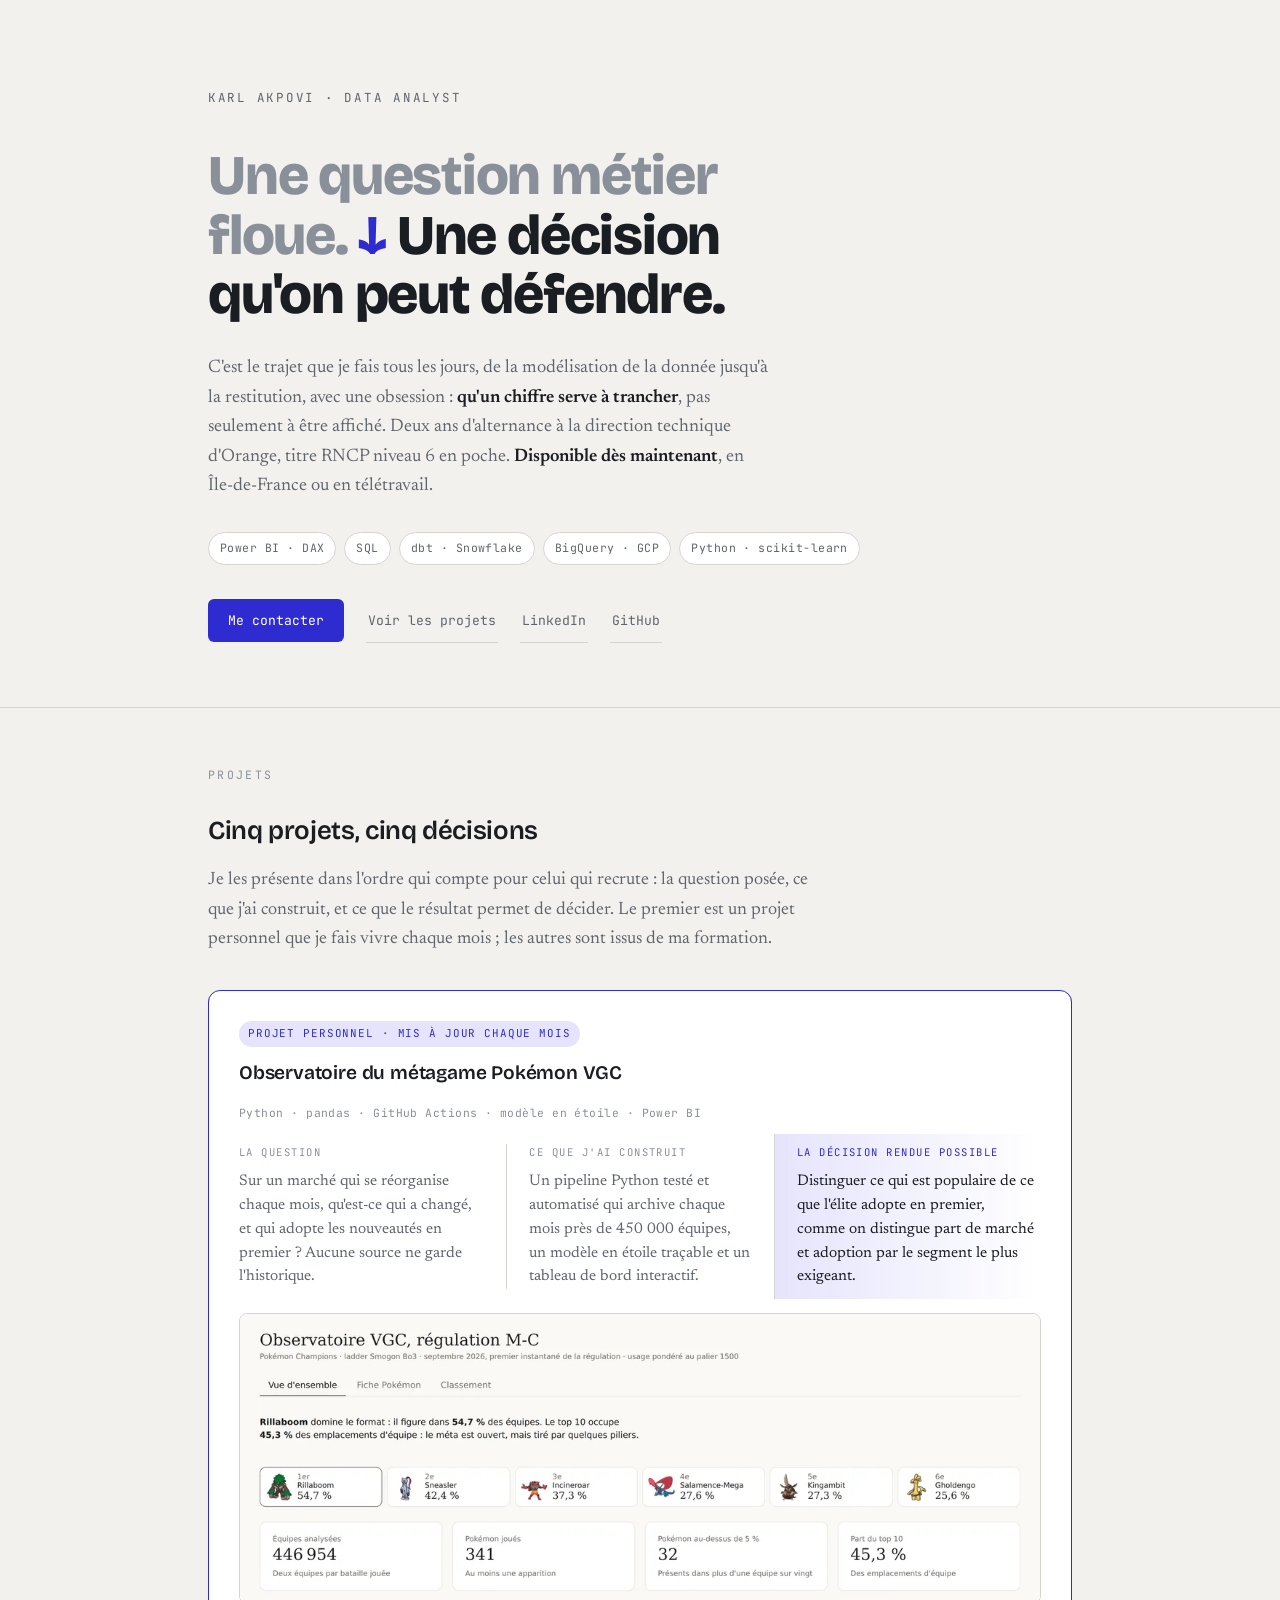
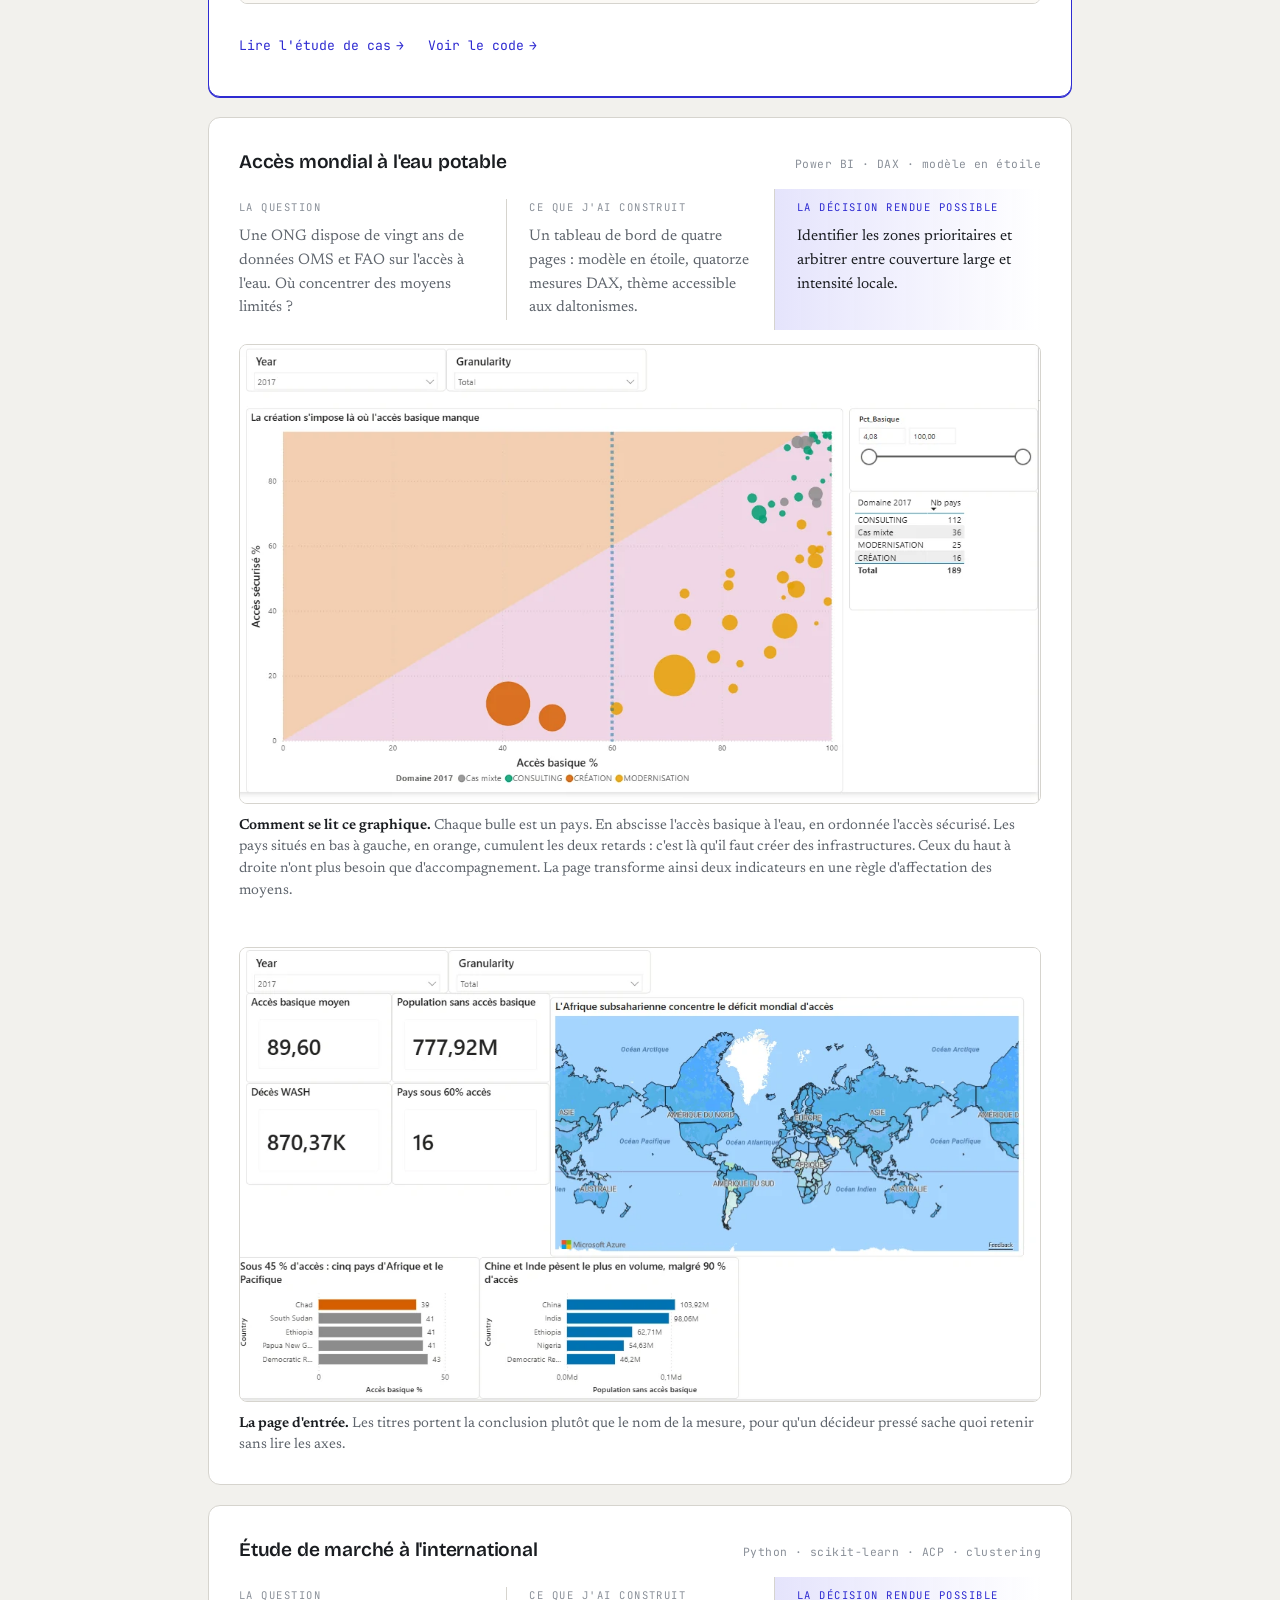
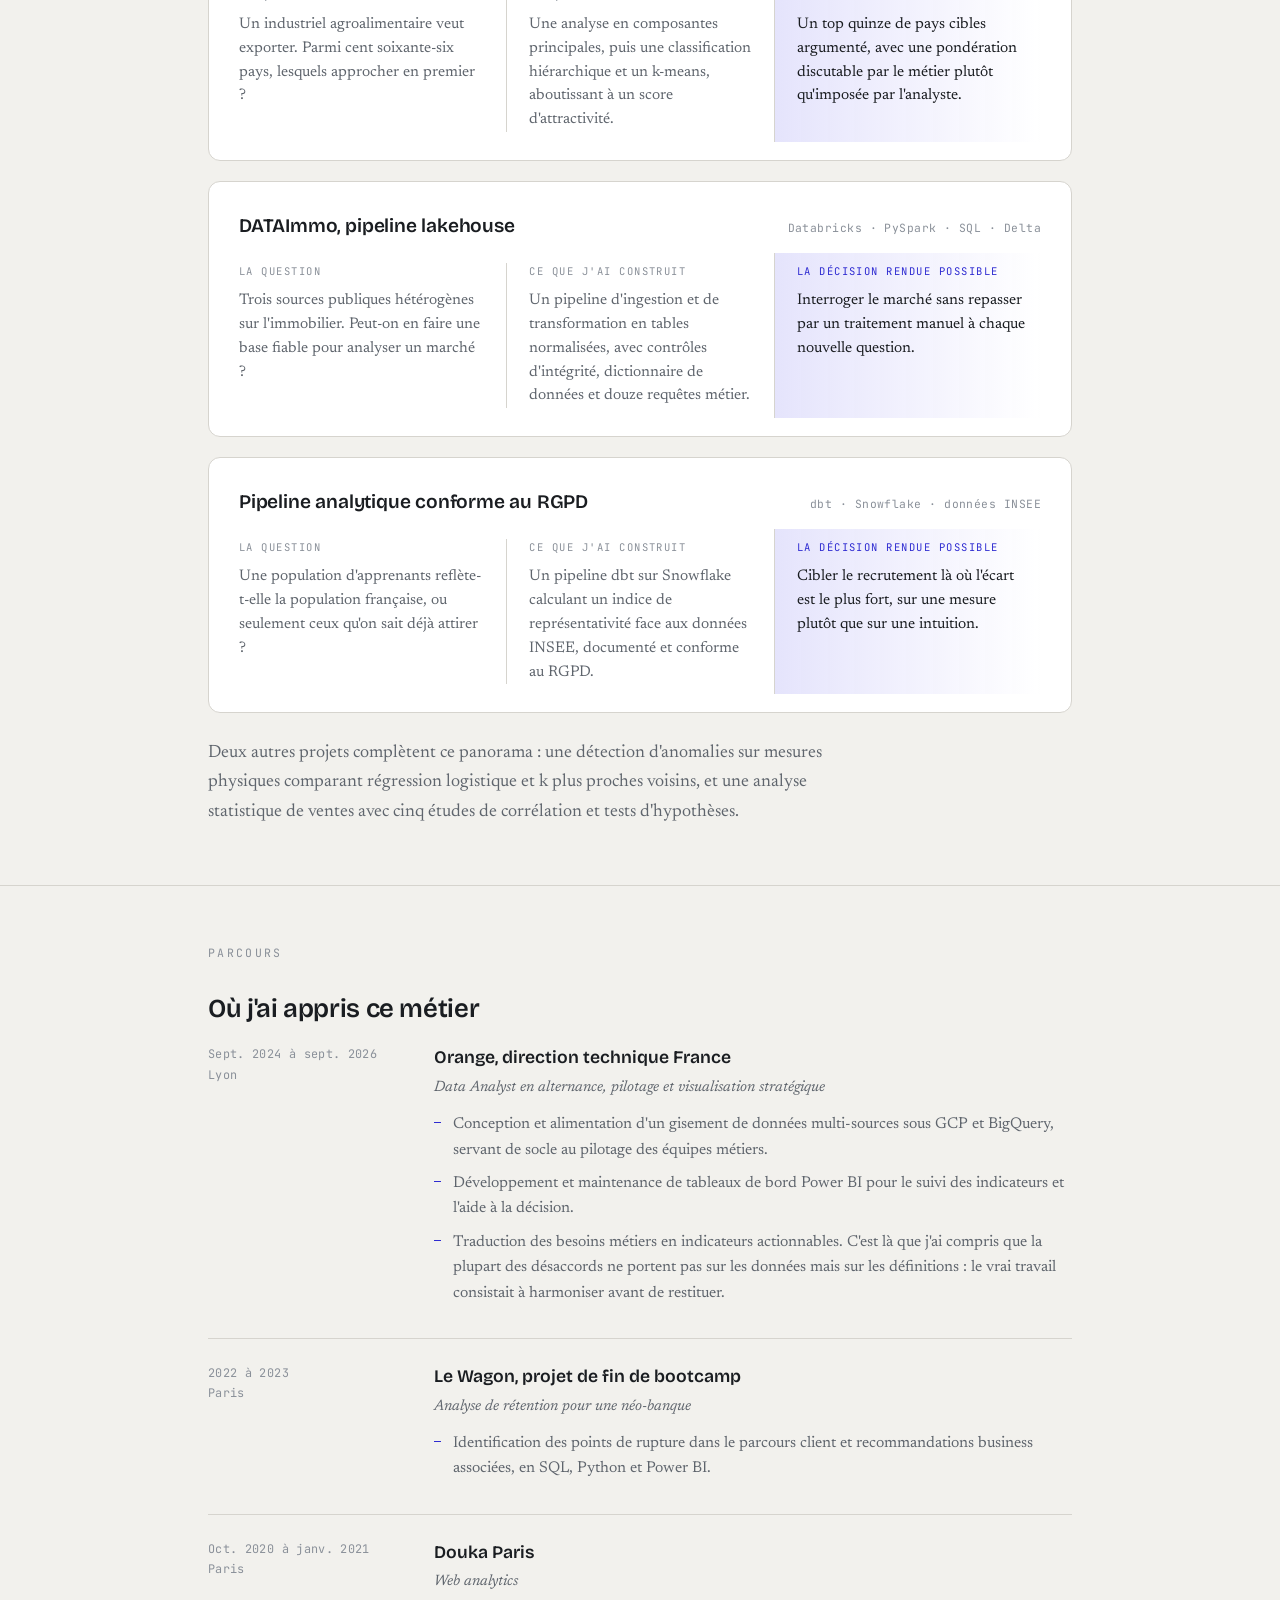
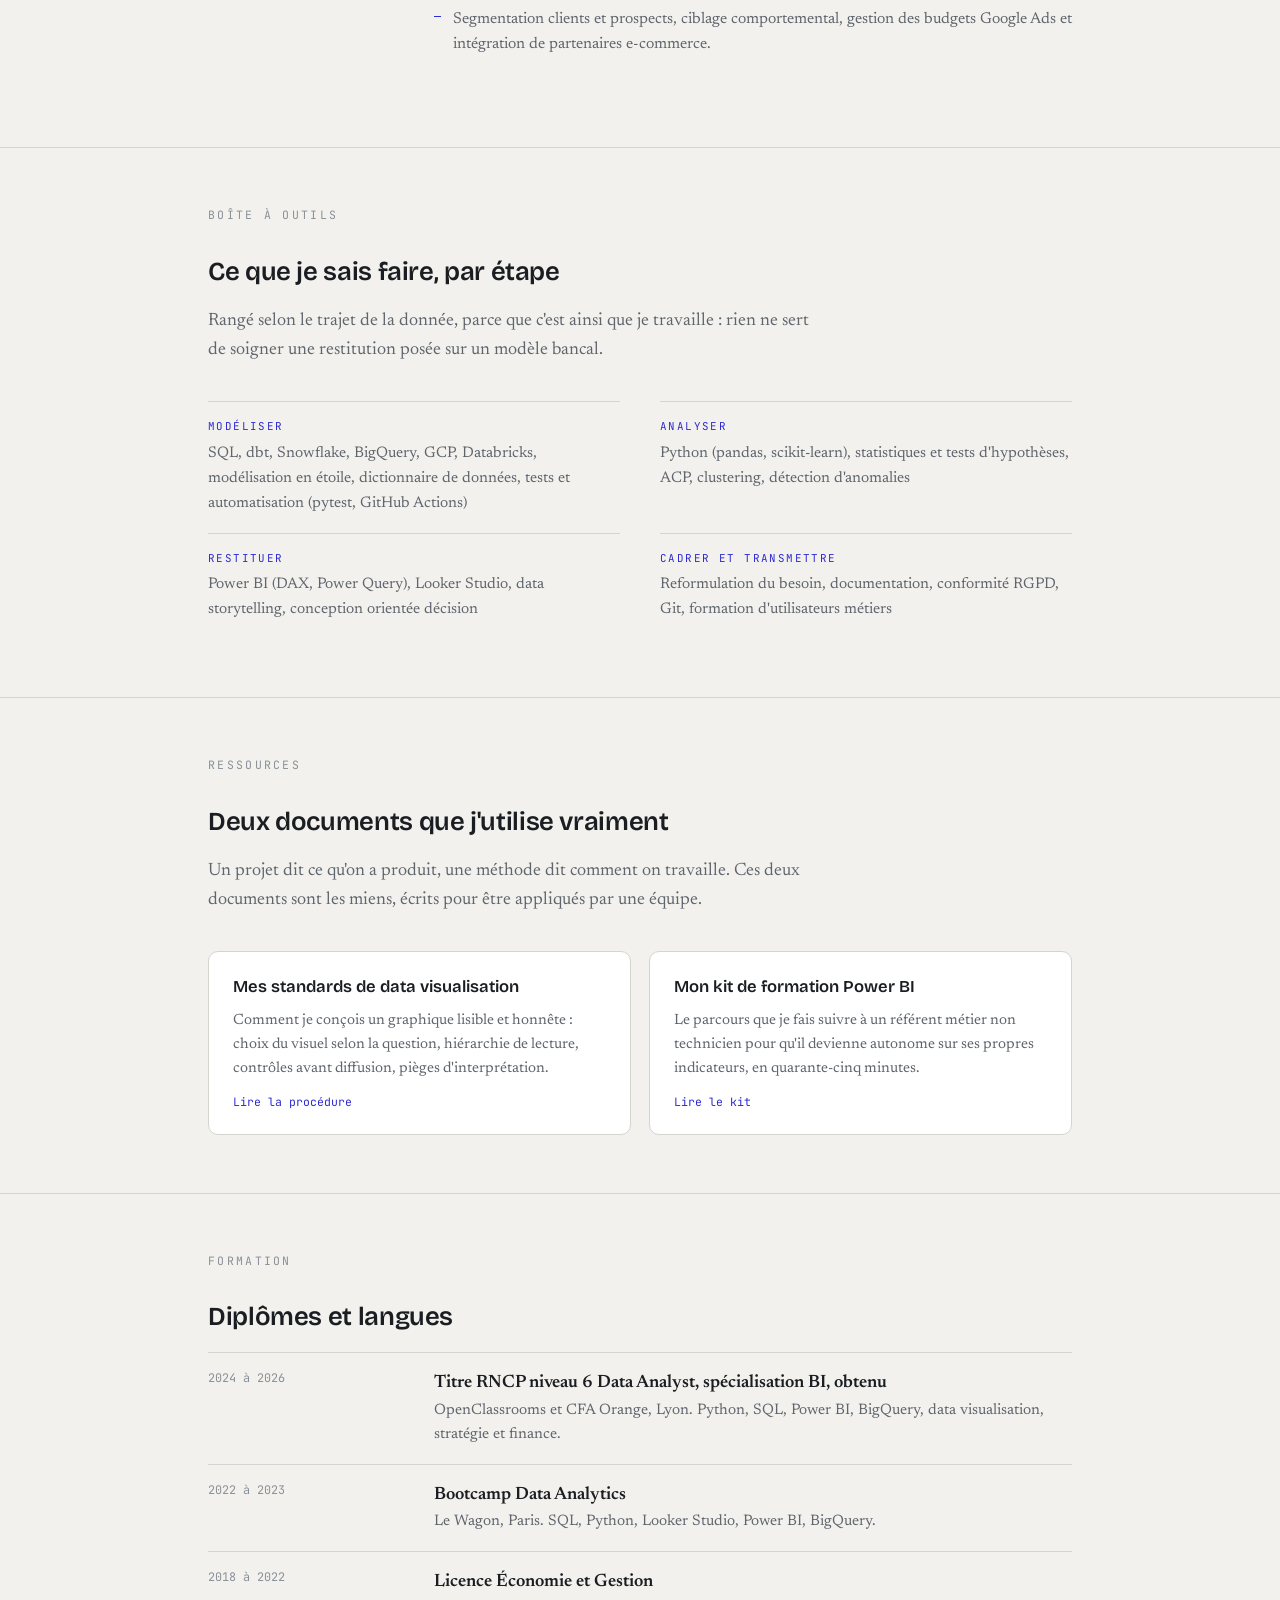
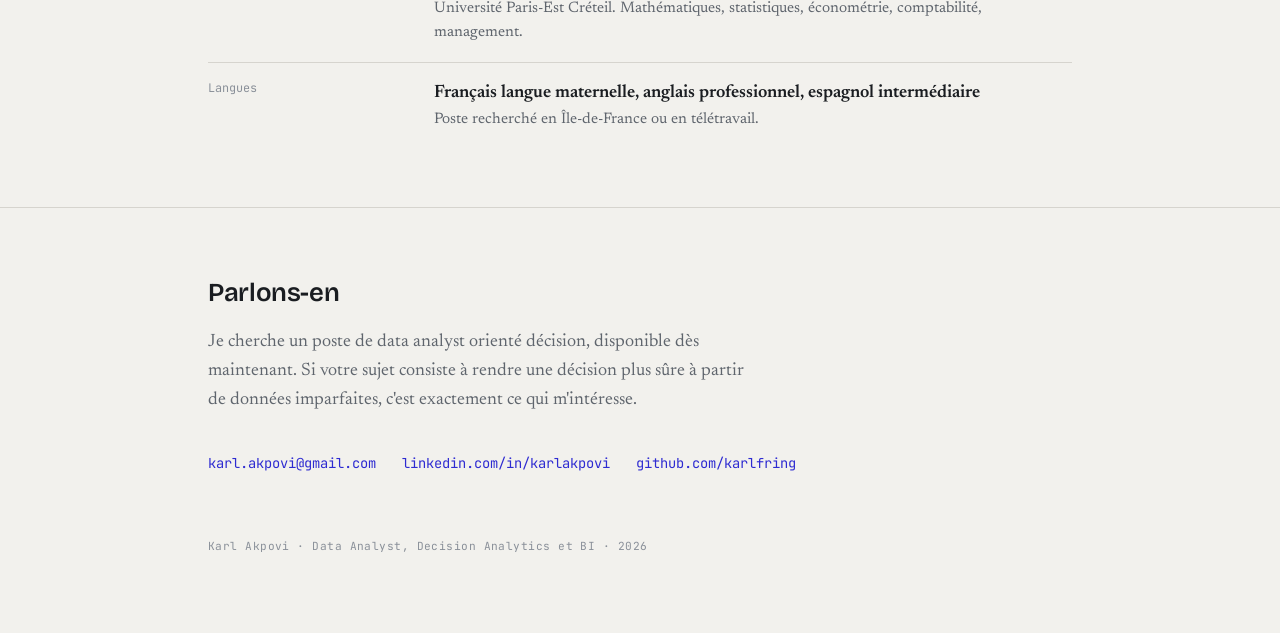
==== index.html @ 88eced48 "Chiffres alignés sur les fichiers d'usage officiels Smogon" ====
<!DOCTYPE html>
<html lang="fr">
<head>
<meta charset="UTF-8">
<meta name="viewport" content="width=device-width, initial-scale=1.0">
<title>Karl Akpovi · Data Analyst, Decision Analytics</title>
<meta name="description" content="Data Analyst spécialisé en BI décisionnelle, disponible en Île-de-France ou en télétravail. Je transforme des questions métiers floues en décisions qu'on peut défendre. Power BI, SQL, dbt, Snowflake, Python.">
<link rel="preconnect" href="https://fonts.googleapis.com">
<link rel="preconnect" href="https://fonts.gstatic.com" crossorigin>
<link href="https://fonts.googleapis.com/css2?family=Bricolage+Grotesque:opsz,wght@12..96,600;12..96,800&family=Newsreader:ital,opsz,wght@0,6..72,400;0,6..72,500;0,6..72,600;1,6..72,400&family=JetBrains+Mono:wght@400;500&display=swap" rel="stylesheet">
<style>
:root{
  --paper:#F2F1ED;
  --raise:#FFFFFF;
  --ink:#1A1D21;
  --ink-2:#5F656D;
  --ink-3:#8A9099;
  --rule:#D6D4CE;
  --deep:#2E2BD1;
  --deep-soft:#E5E4FC;
  --display:'Bricolage Grotesque',sans-serif;
  --body:'Newsreader',serif;
  --util:'JetBrains Mono',monospace;
}
*{margin:0;padding:0;box-sizing:border-box}
html{scroll-behavior:smooth;-webkit-text-size-adjust:100%}
@media (prefers-reduced-motion:reduce){html{scroll-behavior:auto}*{animation:none!important;transition:none!important}}
body{background:var(--paper);color:var(--ink);font-family:var(--body);font-size:18px;line-height:1.62;font-optical-sizing:auto}
a{color:var(--deep);text-decoration:none;text-underline-offset:3px}
a:hover{text-decoration:underline}
:focus-visible{outline:2px solid var(--deep);outline-offset:3px;border-radius:2px}
.wrap{max-width:920px;margin:0 auto;padding:0 28px}

/* hero : la thèse */
header{padding:88px 0 64px}
.name{font-family:var(--util);font-size:.78rem;letter-spacing:.22em;text-transform:uppercase;color:var(--ink-2);margin-bottom:38px}
.thesis{font-family:var(--display);font-weight:800;font-size:clamp(2.1rem,5.4vw,3.5rem);line-height:1.06;letter-spacing:-.022em;max-width:17ch}
.thesis .from{color:var(--ink-3)}
.thesis .arrow{display:inline-block;color:var(--deep)}
.thesis .to{color:var(--ink)}
.lede{margin-top:30px;max-width:56ch;font-size:1.14rem;color:var(--ink-2)}
.lede b{color:var(--ink);font-weight:600}
.hero-actions{display:contents}
.tags{margin-top:30px;display:flex;flex-wrap:wrap;gap:8px}
.tag{font-family:var(--util);font-size:.72rem;letter-spacing:.04em;padding:6px 11px;border:1px solid var(--rule);border-radius:100px;color:var(--ink-2);background:var(--raise)}
.cta{margin-top:34px;display:flex;flex-wrap:wrap;gap:14px 22px;align-items:center;font-family:var(--util);font-size:.82rem}
.cta a.primary{background:var(--deep);color:#fff;padding:11px 20px;border-radius:6px}
.cta a.primary:hover{background:#241FA8;text-decoration:none}
.cta a.ghost{color:var(--ink-2);border-bottom:1px solid var(--rule);padding:11px 2px;min-height:44px;display:inline-flex;align-items:center}
.cta a.ghost:hover{color:var(--deep);border-color:var(--deep);text-decoration:none}

/* sections */
section{padding:58px 0;border-top:1px solid var(--rule)}
.sec-label{font-family:var(--util);font-size:.72rem;letter-spacing:.2em;text-transform:uppercase;color:var(--ink-3);margin-bottom:26px}
h2{font-family:var(--display);font-weight:600;font-size:1.62rem;letter-spacing:-.014em;margin-bottom:14px}
.intro{color:var(--ink-2);max-width:62ch;margin-bottom:36px}

/* chaîne de décision : la signature */
.proj{background:var(--raise);border:1px solid var(--rule);border-radius:12px;padding:28px 30px;margin-bottom:20px}
.proj-top{display:flex;justify-content:space-between;align-items:baseline;gap:16px;flex-wrap:wrap;margin-bottom:22px}
.proj h3{font-family:var(--display);font-weight:600;font-size:1.2rem;letter-spacing:-.01em}
.proj .stack{font-family:var(--util);font-size:.71rem;color:var(--ink-3);letter-spacing:.04em}
.chain{display:grid;grid-template-columns:1fr 1fr 1fr;gap:0}
.link{padding:0 22px;border-left:1px solid var(--rule)}
.link:first-child{padding-left:0;border-left:none}
.link .k{font-family:var(--util);font-size:.66rem;letter-spacing:.14em;text-transform:uppercase;color:var(--ink-3);display:block;margin-bottom:9px}
.link p{font-size:.96rem;color:var(--ink-2);line-height:1.55}
.link.out{background:linear-gradient(90deg,var(--deep-soft),rgba(229,228,252,0) 94%);margin:-10px -16px -10px 0;padding:10px 22px;border-radius:0 8px 8px 0}
.link.out .k{color:var(--deep)}
.link.out p{color:var(--ink)}
@media(max-width:720px){
  .chain{grid-template-columns:1fr}
  .link{padding:16px 0 0;border-left:none;border-top:1px solid var(--rule);margin-top:16px}
  .link:first-child{padding-top:0;border-top:none;margin-top:0}
  .link.out{margin:16px 0 0;padding:16px;border-radius:8px;background:var(--deep-soft);border-top:none}
}

/* projet phare */
.proj.featured{border-color:var(--deep);box-shadow:0 1px 0 var(--deep)}
.badge{display:inline-block;font-family:var(--util);font-size:.68rem;letter-spacing:.08em;text-transform:uppercase;color:var(--deep);background:var(--deep-soft);padding:4px 9px;border-radius:100px;margin-bottom:10px}
.proj-links{margin-top:20px;display:flex;flex-wrap:wrap;gap:6px 24px;font-family:var(--util);font-size:.82rem}
.proj-links a{min-height:44px;display:inline-flex;align-items:center}
.proj-links a::after{content:"→";margin-left:.4em}

/* expérience */
.job{display:grid;grid-template-columns:200px 1fr;gap:26px;padding:24px 0;border-top:1px solid var(--rule)}
.job:first-of-type{border-top:none;padding-top:0}
.job .when{font-family:var(--util);font-size:.74rem;color:var(--ink-3);letter-spacing:.03em;line-height:1.7}
.job h3{font-family:var(--display);font-weight:600;font-size:1.1rem;margin-bottom:3px}
.job .role{font-size:.94rem;color:var(--ink-2);font-style:italic;margin-bottom:12px}
.job ul{list-style:none}
.job li{position:relative;padding-left:19px;margin-bottom:8px;font-size:.98rem;color:var(--ink-2)}
.job li::before{content:"";position:absolute;left:0;top:.62em;width:7px;height:1px;background:var(--deep)}
@media(max-width:720px){.job{grid-template-columns:1fr;gap:10px}}

/* boîte à outils */
.tools{display:grid;grid-template-columns:1fr 1fr;gap:0 40px}
.tool{padding:16px 0;border-top:1px solid var(--rule)}
.tool .k{font-family:var(--util);font-size:.68rem;letter-spacing:.13em;text-transform:uppercase;color:var(--deep);display:block;margin-bottom:6px}
.tool p{font-size:.96rem;color:var(--ink-2)}
@media(max-width:720px){.tools{grid-template-columns:1fr}}

/* formation */
.edu{padding:16px 0;border-top:1px solid var(--rule);display:grid;grid-template-columns:200px 1fr;gap:26px}
.edu .when{font-family:var(--util);font-size:.74rem;color:var(--ink-3)}
.edu b{font-weight:600}
.edu span{display:block;color:var(--ink-2);font-size:.95rem}
@media(max-width:720px){.edu{grid-template-columns:1fr;gap:6px}}

/* ressources */
.res{display:grid;grid-template-columns:1fr 1fr;gap:18px}
.res a{display:block;background:var(--raise);border:1px solid var(--rule);border-radius:10px;padding:22px 24px;color:var(--ink)}
.res a:hover{border-color:var(--deep);text-decoration:none}
.res h3{font-family:var(--display);font-weight:600;font-size:1.04rem;margin-bottom:8px}
.res p{font-size:.93rem;color:var(--ink-2)}
.res .go{font-family:var(--util);font-size:.72rem;color:var(--deep);margin-top:12px;display:block}
@media(max-width:720px){.res{grid-template-columns:1fr}}

/* figures */
figure{margin:24px 0 0}
figure img{width:100%;height:auto;display:block;border:1px solid var(--rule);border-radius:8px;background:var(--raise)}
figure figcaption{font-size:.9rem;color:var(--ink-2);margin-top:11px;line-height:1.5}
figure figcaption b{color:var(--ink);font-weight:600}
.shots{display:grid;gap:22px}

/* contact */
footer{padding:64px 0 78px;border-top:1px solid var(--rule)}
footer h2{margin-bottom:14px}
footer p.pitch{color:var(--ink-2);max-width:54ch;margin-bottom:26px}
.reach{display:flex;flex-wrap:wrap;gap:4px 26px;font-family:var(--util);font-size:.86rem}
.reach a{min-height:44px;display:inline-flex;align-items:center}
.colophon{margin-top:52px;font-family:var(--util);font-size:.7rem;color:var(--ink-3);letter-spacing:.04em}
/* mobile : densité */
@media(max-width:720px){
  .hero-actions{display:flex;flex-direction:column-reverse}
  .hero-actions .cta{margin-top:22px}
  .hero-actions .tags{margin-top:20px}
  body{font-size:17px}
  header{padding:52px 0 40px}
  .name{margin-bottom:26px}
  .lede{margin-top:22px;font-size:1.06rem}
  .cta{gap:10px 18px}
  section{padding:38px 0}
  .sec-label{margin-bottom:18px}
  h2{margin-bottom:10px}
  .intro{margin-bottom:26px}
  .proj{padding:22px 20px}
  footer{padding:40px 0 52px}
  .colophon{margin-top:34px}
}
</style>
</head>
<body>

<header><div class="wrap">
  <p class="name">Karl Akpovi · Data Analyst</p>
  <h1 class="thesis"><span class="from">Une question métier floue.</span> <span class="arrow" aria-hidden="true">↓</span> <span class="to">Une décision qu'on peut défendre.</span></h1>
  <p class="lede">C'est le trajet que je fais tous les jours, de la modélisation de la donnée jusqu'à la restitution, avec une obsession : <b>qu'un chiffre serve à trancher</b>, pas seulement à être affiché. Deux ans d'alternance à la direction technique d'Orange, titre RNCP niveau 6 en poche. <b>Disponible dès maintenant</b>, en Île-de-France ou en télétravail.</p>
  <div class="hero-actions">
  <div class="tags">
    <span class="tag">Power BI · DAX</span>
    <span class="tag">SQL</span>
    <span class="tag">dbt · Snowflake</span>
    <span class="tag">BigQuery · GCP</span>
    <span class="tag">Python · scikit-learn</span>
  </div>
  <div class="cta">
    <a class="primary" href="mailto:karl.akpovi@gmail.com">Me contacter</a>
    <a class="ghost" href="#projets">Voir les projets</a>
    <a class="ghost" href="https://www.linkedin.com/in/karlakpovi">LinkedIn</a>
    <a class="ghost" href="https://github.com/karlfring">GitHub</a>
  </div>
  </div>
</div></header>

<main>
<section id="projets"><div class="wrap">
  <p class="sec-label">Projets</p>
  <h2>Cinq projets, cinq décisions</h2>
  <p class="intro">Je les présente dans l'ordre qui compte pour celui qui recrute : la question posée, ce que j'ai construit, et ce que le résultat permet de décider. Le premier est un projet personnel que je fais vivre chaque mois ; les autres sont issus de ma formation.</p>

  <article class="proj featured">
    <div class="proj-top">
      <div>
        <span class="badge">Projet personnel · mis à jour chaque mois</span>
        <h3>Observatoire du métagame Pokémon VGC</h3>
      </div>
      <span class="stack">Python · pandas · GitHub Actions · modèle en étoile · Power BI</span>
    </div>
    <div class="chain">
      <div class="link"><span class="k">La question</span><p>Sur un marché qui se réorganise chaque mois, qu'est-ce qui a changé, et qui adopte les nouveautés en premier ? Aucune source ne garde l'historique.</p></div>
      <div class="link"><span class="k">Ce que j'ai construit</span><p>Un pipeline Python testé et automatisé qui archive chaque mois près de 450 000 équipes, un modèle en étoile traçable et un tableau de bord interactif.</p></div>
      <div class="link out"><span class="k">La décision rendue possible</span><p>Distinguer ce qui est populaire de ce que l'élite adopte en premier, comme on distingue part de marché et adoption par le segment le plus exigeant.</p></div>
    </div>
    <figure>
      <a href="vgc.html"><img src="img/vgc-apercu.webp" width="1100" height="397" loading="lazy" decoding="async" alt="Haut du tableau de bord de l'observatoire : synthèse, podium des Pokémon les plus joués et indicateurs clés."></a>
    </figure>
    <div class="proj-links">
      <a href="vgc.html">Lire l'étude de cas</a>
      <a href="https://github.com/karlfring/vgc-meta-observatory">Voir le code</a>
    </div>
  </article>

  <article class="proj">
    <div class="proj-top">
      <h3>Accès mondial à l'eau potable</h3>
      <span class="stack">Power BI · DAX · modèle en étoile</span>
    </div>
    <div class="chain">
      <div class="link"><span class="k">La question</span><p>Une ONG dispose de vingt ans de données OMS et FAO sur l'accès à l'eau. Où concentrer des moyens limités ?</p></div>
      <div class="link"><span class="k">Ce que j'ai construit</span><p>Un tableau de bord de quatre pages : modèle en étoile, quatorze mesures DAX, thème accessible aux daltonismes.</p></div>
      <div class="link out"><span class="k">La décision rendue possible</span><p>Identifier les zones prioritaires et arbitrer entre couverture large et intensité locale.</p></div>
    </div>
    <div class="shots">
    <figure>
      <img src="img/dwfa-ciblage.webp" width="1098" height="628" loading="lazy" decoding="async" alt="Nuage de points croisant accès basique et accès sécurisé, chaque pays étant classé en création, modernisation, consulting ou cas mixte.">
      <figcaption><b>Comment se lit ce graphique.</b> Chaque bulle est un pays. En abscisse l'accès basique à l'eau, en ordonnée l'accès sécurisé. Les pays situés en bas à gauche, en orange, cumulent les deux retards : c'est là qu'il faut créer des infrastructures. Ceux du haut à droite n'ont plus besoin que d'accompagnement. La page transforme ainsi deux indicateurs en une règle d'affectation des moyens.</figcaption>
    </figure>
    <figure>
      <img src="img/dwfa-vue-monde.webp" width="1086" height="614" loading="lazy" decoding="async" alt="Page monde du tableau de bord : indicateurs clés, carte mondiale et classements des pays les plus en retard et les plus peuplés sans accès.">
      <figcaption><b>La page d'entrée.</b> Les titres portent la conclusion plutôt que le nom de la mesure, pour qu'un décideur pressé sache quoi retenir sans lire les axes.</figcaption>
    </figure>
    </div>
  </article>

  <article class="proj">
    <div class="proj-top">
      <h3>Étude de marché à l'international</h3>
      <span class="stack">Python · scikit-learn · ACP · clustering</span>
    </div>
    <div class="chain">
      <div class="link"><span class="k">La question</span><p>Un industriel agroalimentaire veut exporter. Parmi cent soixante-six pays, lesquels approcher en premier ?</p></div>
      <div class="link"><span class="k">Ce que j'ai construit</span><p>Une analyse en composantes principales, puis une classification hiérarchique et un k-means, aboutissant à un score d'attractivité.</p></div>
      <div class="link out"><span class="k">La décision rendue possible</span><p>Un top quinze de pays cibles argumenté, avec une pondération discutable par le métier plutôt qu'imposée par l'analyste.</p></div>
    </div>
  </article>

  <article class="proj">
    <div class="proj-top">
      <h3>DATAImmo, pipeline lakehouse</h3>
      <span class="stack">Databricks · PySpark · SQL · Delta</span>
    </div>
    <div class="chain">
      <div class="link"><span class="k">La question</span><p>Trois sources publiques hétérogènes sur l'immobilier. Peut-on en faire une base fiable pour analyser un marché ?</p></div>
      <div class="link"><span class="k">Ce que j'ai construit</span><p>Un pipeline d'ingestion et de transformation en tables normalisées, avec contrôles d'intégrité, dictionnaire de données et douze requêtes métier.</p></div>
      <div class="link out"><span class="k">La décision rendue possible</span><p>Interroger le marché sans repasser par un traitement manuel à chaque nouvelle question.</p></div>
    </div>
  </article>

  <article class="proj">
    <div class="proj-top">
      <h3>Pipeline analytique conforme au RGPD</h3>
      <span class="stack">dbt · Snowflake · données INSEE</span>
    </div>
    <div class="chain">
      <div class="link"><span class="k">La question</span><p>Une population d'apprenants reflète-t-elle la population française, ou seulement ceux qu'on sait déjà attirer ?</p></div>
      <div class="link"><span class="k">Ce que j'ai construit</span><p>Un pipeline dbt sur Snowflake calculant un indice de représentativité face aux données INSEE, documenté et conforme au RGPD.</p></div>
      <div class="link out"><span class="k">La décision rendue possible</span><p>Cibler le recrutement là où l'écart est le plus fort, sur une mesure plutôt que sur une intuition.</p></div>
    </div>
  </article>

  <p class="intro" style="margin:26px 0 0">Deux autres projets complètent ce panorama : une détection d'anomalies sur mesures physiques comparant régression logistique et k plus proches voisins, et une analyse statistique de ventes avec cinq études de corrélation et tests d'hypothèses.</p>
</div></section>

<section><div class="wrap">
  <p class="sec-label">Parcours</p>
  <h2>Où j'ai appris ce métier</h2>

  <div class="job">
    <p class="when">Sept. 2024 à sept. 2026<br>Lyon</p>
    <div>
      <h3>Orange, direction technique France</h3>
      <p class="role">Data Analyst en alternance, pilotage et visualisation stratégique</p>
      <ul>
        <li>Conception et alimentation d'un gisement de données multi-sources sous GCP et BigQuery, servant de socle au pilotage des équipes métiers.</li>
        <li>Développement et maintenance de tableaux de bord Power BI pour le suivi des indicateurs et l'aide à la décision.</li>
        <li>Traduction des besoins métiers en indicateurs actionnables. C'est là que j'ai compris que la plupart des désaccords ne portent pas sur les données mais sur les définitions : le vrai travail consistait à harmoniser avant de restituer.</li>
      </ul>
    </div>
  </div>

  <div class="job">
    <p class="when">2022 à 2023<br>Paris</p>
    <div>
      <h3>Le Wagon, projet de fin de bootcamp</h3>
      <p class="role">Analyse de rétention pour une néo-banque</p>
      <ul>
        <li>Identification des points de rupture dans le parcours client et recommandations business associées, en SQL, Python et Power BI.</li>
      </ul>
    </div>
  </div>

  <div class="job">
    <p class="when">Oct. 2020 à janv. 2021<br>Paris</p>
    <div>
      <h3>Douka Paris</h3>
      <p class="role">Web analytics</p>
      <ul>
        <li>Segmentation clients et prospects, ciblage comportemental, gestion des budgets Google Ads et intégration de partenaires e-commerce.</li>
      </ul>
    </div>
  </div>
</div></section>

<section><div class="wrap">
  <p class="sec-label">Boîte à outils</p>
  <h2>Ce que je sais faire, par étape</h2>
  <p class="intro">Rangé selon le trajet de la donnée, parce que c'est ainsi que je travaille : rien ne sert de soigner une restitution posée sur un modèle bancal.</p>
  <div class="tools">
    <div class="tool"><span class="k">Modéliser</span><p>SQL, dbt, Snowflake, BigQuery, GCP, Databricks, modélisation en étoile, dictionnaire de données, tests et automatisation (pytest, GitHub Actions)</p></div>
    <div class="tool"><span class="k">Analyser</span><p>Python (pandas, scikit-learn), statistiques et tests d'hypothèses, ACP, clustering, détection d'anomalies</p></div>
    <div class="tool"><span class="k">Restituer</span><p>Power BI (DAX, Power Query), Looker Studio, data storytelling, conception orientée décision</p></div>
    <div class="tool"><span class="k">Cadrer et transmettre</span><p>Reformulation du besoin, documentation, conformité RGPD, Git, formation d'utilisateurs métiers</p></div>
  </div>
</div></section>

<section><div class="wrap">
  <p class="sec-label">Ressources</p>
  <h2>Deux documents que j'utilise vraiment</h2>
  <p class="intro">Un projet dit ce qu'on a produit, une méthode dit comment on travaille. Ces deux documents sont les miens, écrits pour être appliqués par une équipe.</p>
  <div class="res">
    <a href="procedure-graphique-analyse.html">
      <h3>Mes standards de data visualisation</h3>
      <p>Comment je conçois un graphique lisible et honnête : choix du visuel selon la question, hiérarchie de lecture, contrôles avant diffusion, pièges d'interprétation.</p>
      <span class="go">Lire la procédure</span>
    </a>
    <a href="kit-onboarding-powerbi.html">
      <h3>Mon kit de formation Power BI</h3>
      <p>Le parcours que je fais suivre à un référent métier non technicien pour qu'il devienne autonome sur ses propres indicateurs, en quarante-cinq minutes.</p>
      <span class="go">Lire le kit</span>
    </a>
  </div>
</div></section>

<section><div class="wrap">
  <p class="sec-label">Formation</p>
  <h2>Diplômes et langues</h2>
  <div class="edu"><p class="when">2024 à 2026</p><div><b>Titre RNCP niveau 6 Data Analyst, spécialisation BI, obtenu</b><span>OpenClassrooms et CFA Orange, Lyon. Python, SQL, Power BI, BigQuery, data visualisation, stratégie et finance.</span></div></div>
  <div class="edu"><p class="when">2022 à 2023</p><div><b>Bootcamp Data Analytics</b><span>Le Wagon, Paris. SQL, Python, Looker Studio, Power BI, BigQuery.</span></div></div>
  <div class="edu"><p class="when">2018 à 2022</p><div><b>Licence Économie et Gestion</b><span>Université Paris-Est Créteil. Mathématiques, statistiques, économétrie, comptabilité, management.</span></div></div>
  <div class="edu"><p class="when">Langues</p><div><b>Français langue maternelle, anglais professionnel, espagnol intermédiaire</b><span>Poste recherché en Île-de-France ou en télétravail.</span></div></div>
</div></section>

</main>

<footer><div class="wrap">
  <h2>Parlons-en</h2>
  <p class="pitch">Je cherche un poste de data analyst orienté décision, disponible dès maintenant. Si votre sujet consiste à rendre une décision plus sûre à partir de données imparfaites, c'est exactement ce qui m'intéresse.</p>
  <div class="reach">
    <a href="mailto:karl.akpovi@gmail.com">karl.akpovi@gmail.com</a>
    <a href="https://www.linkedin.com/in/karlakpovi">linkedin.com/in/karlakpovi</a>
    <a href="https://github.com/karlfring">github.com/karlfring</a>
  </div>
  <p class="colophon">Karl Akpovi · Data Analyst, Decision Analytics et BI · 2026</p>
</div></footer>

</body>
</html>
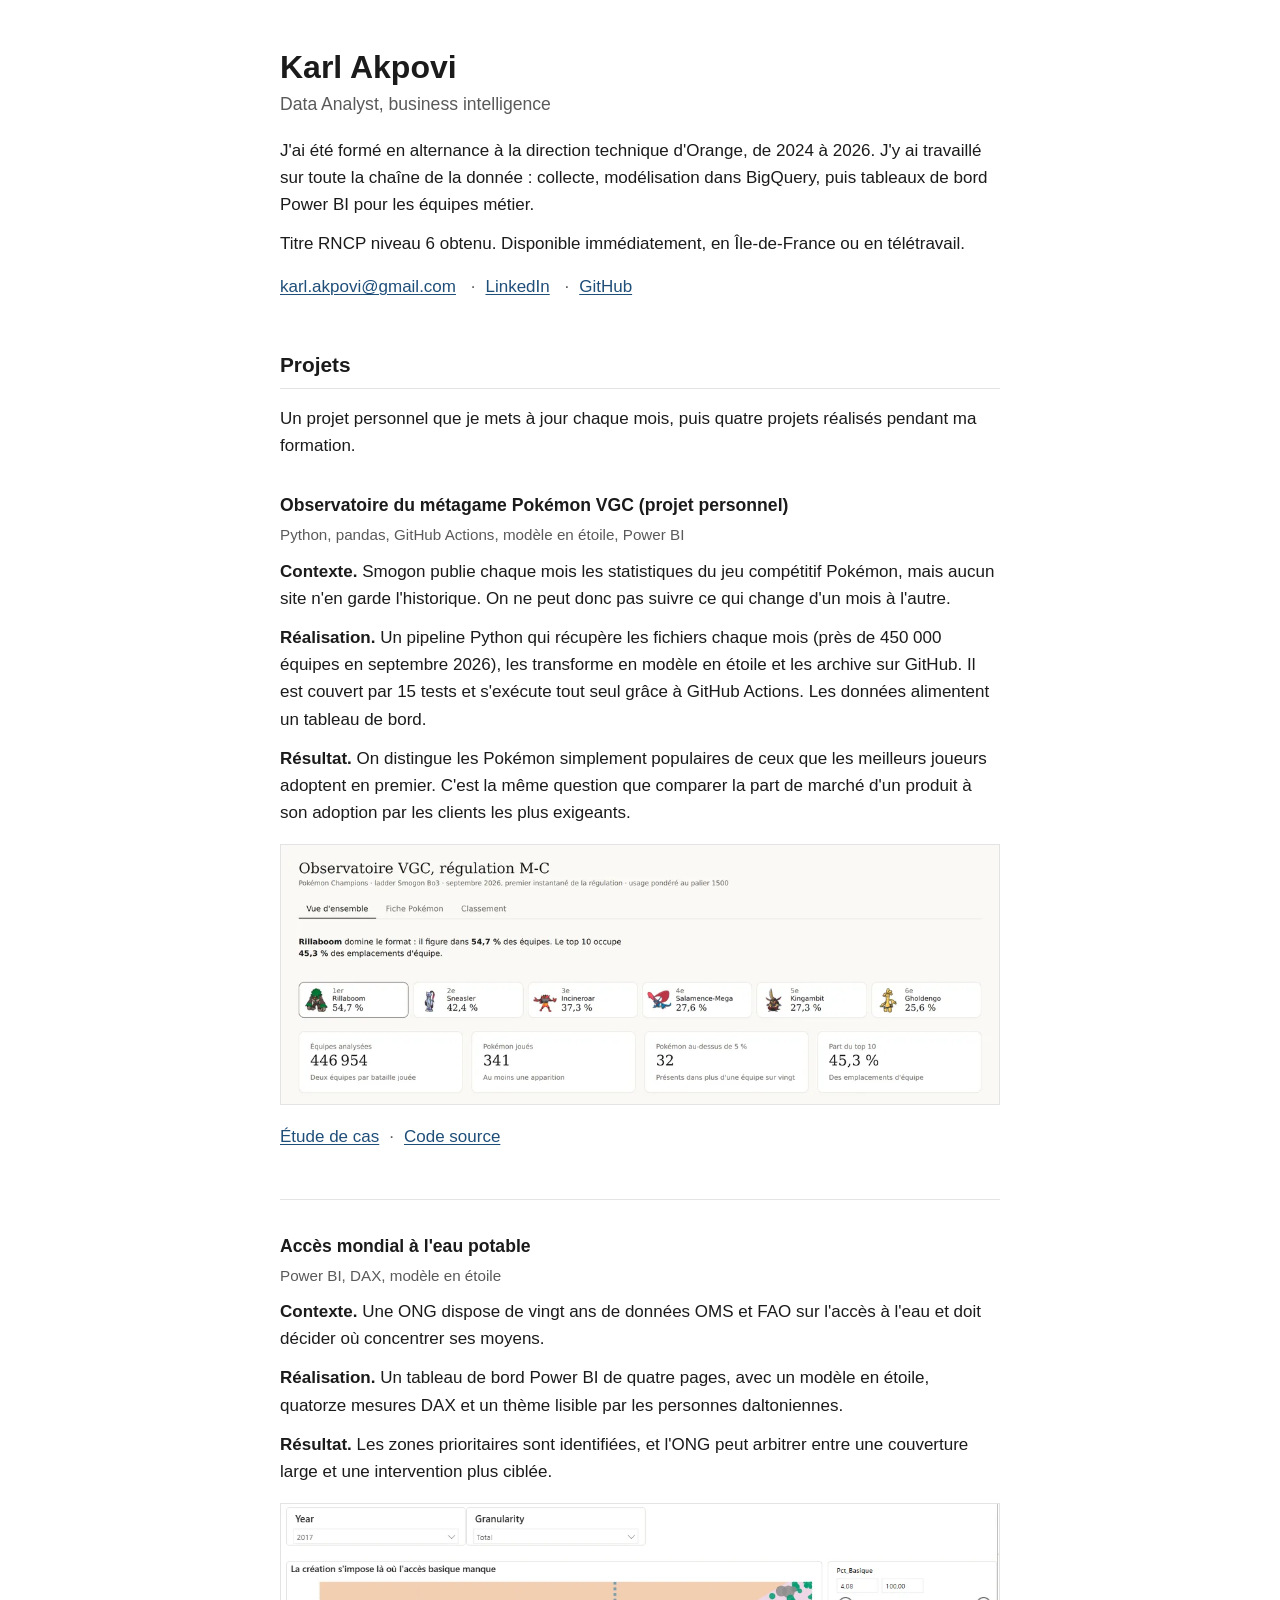
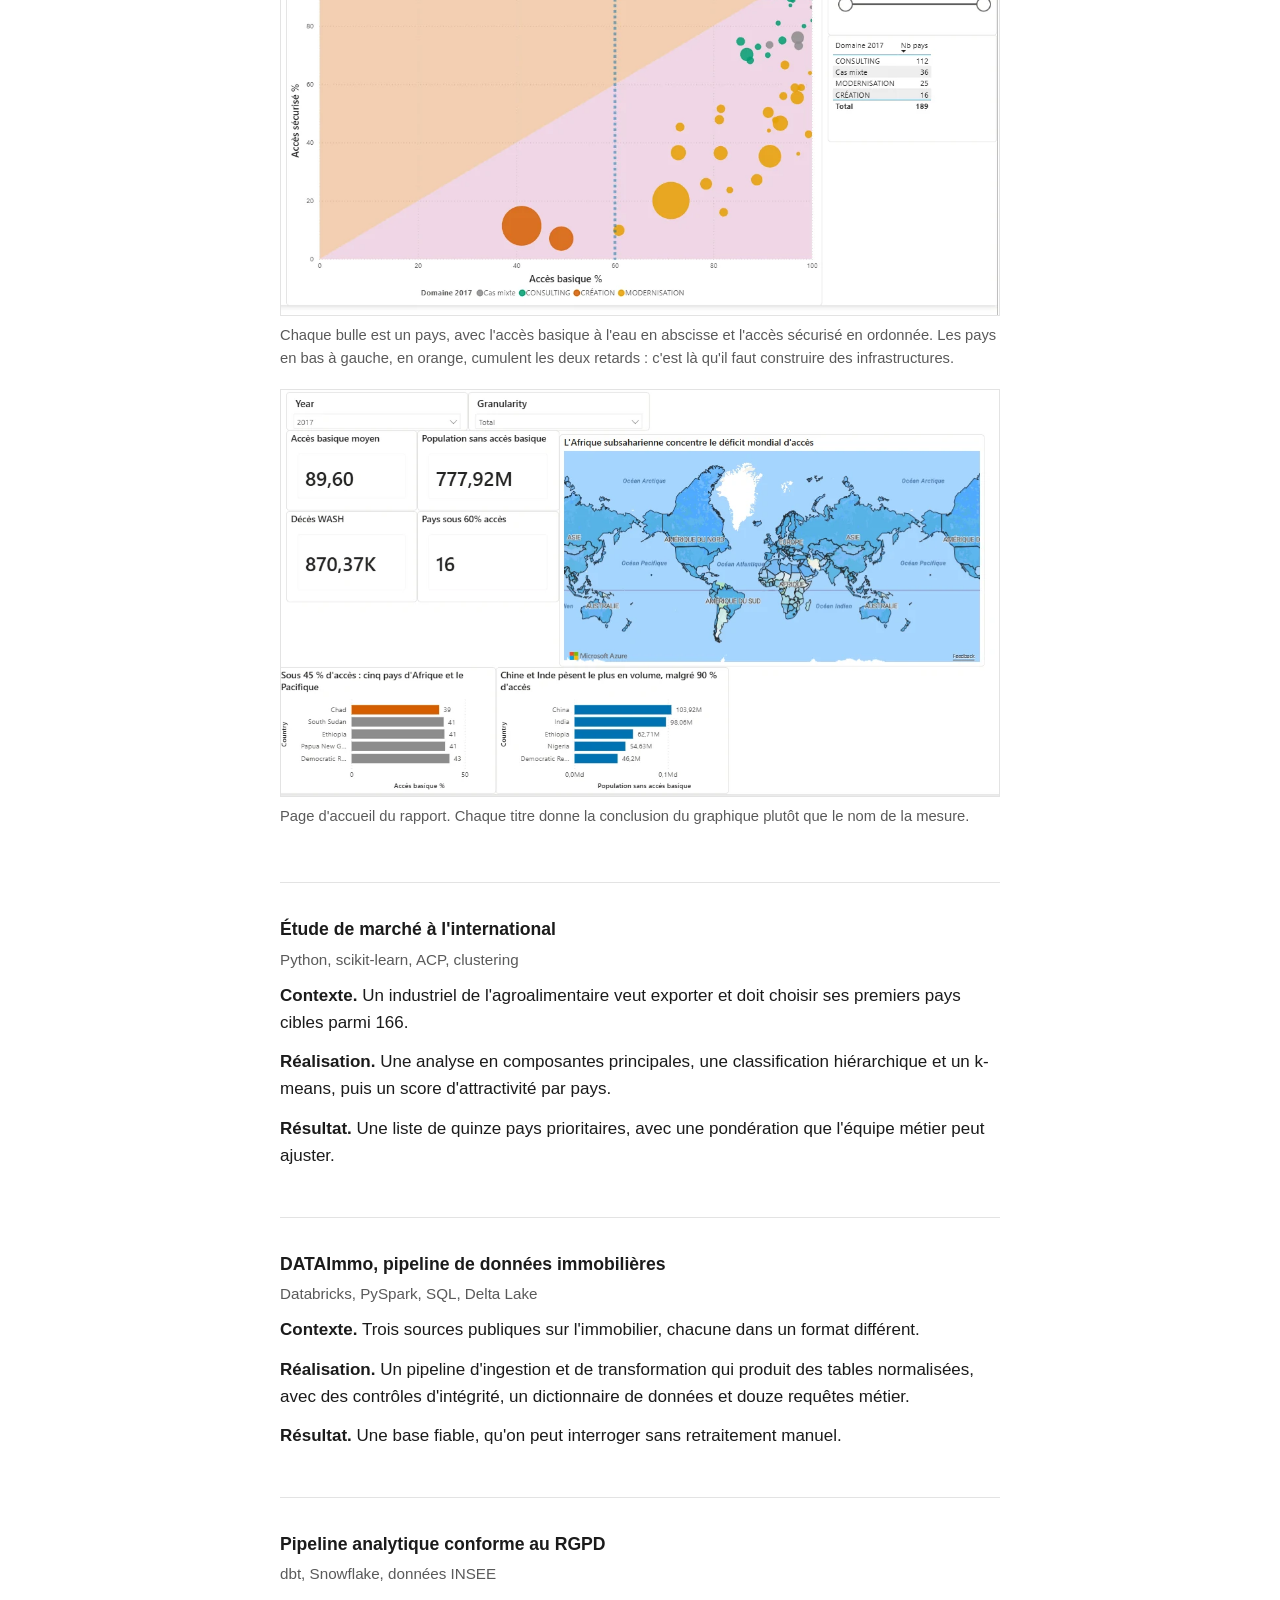
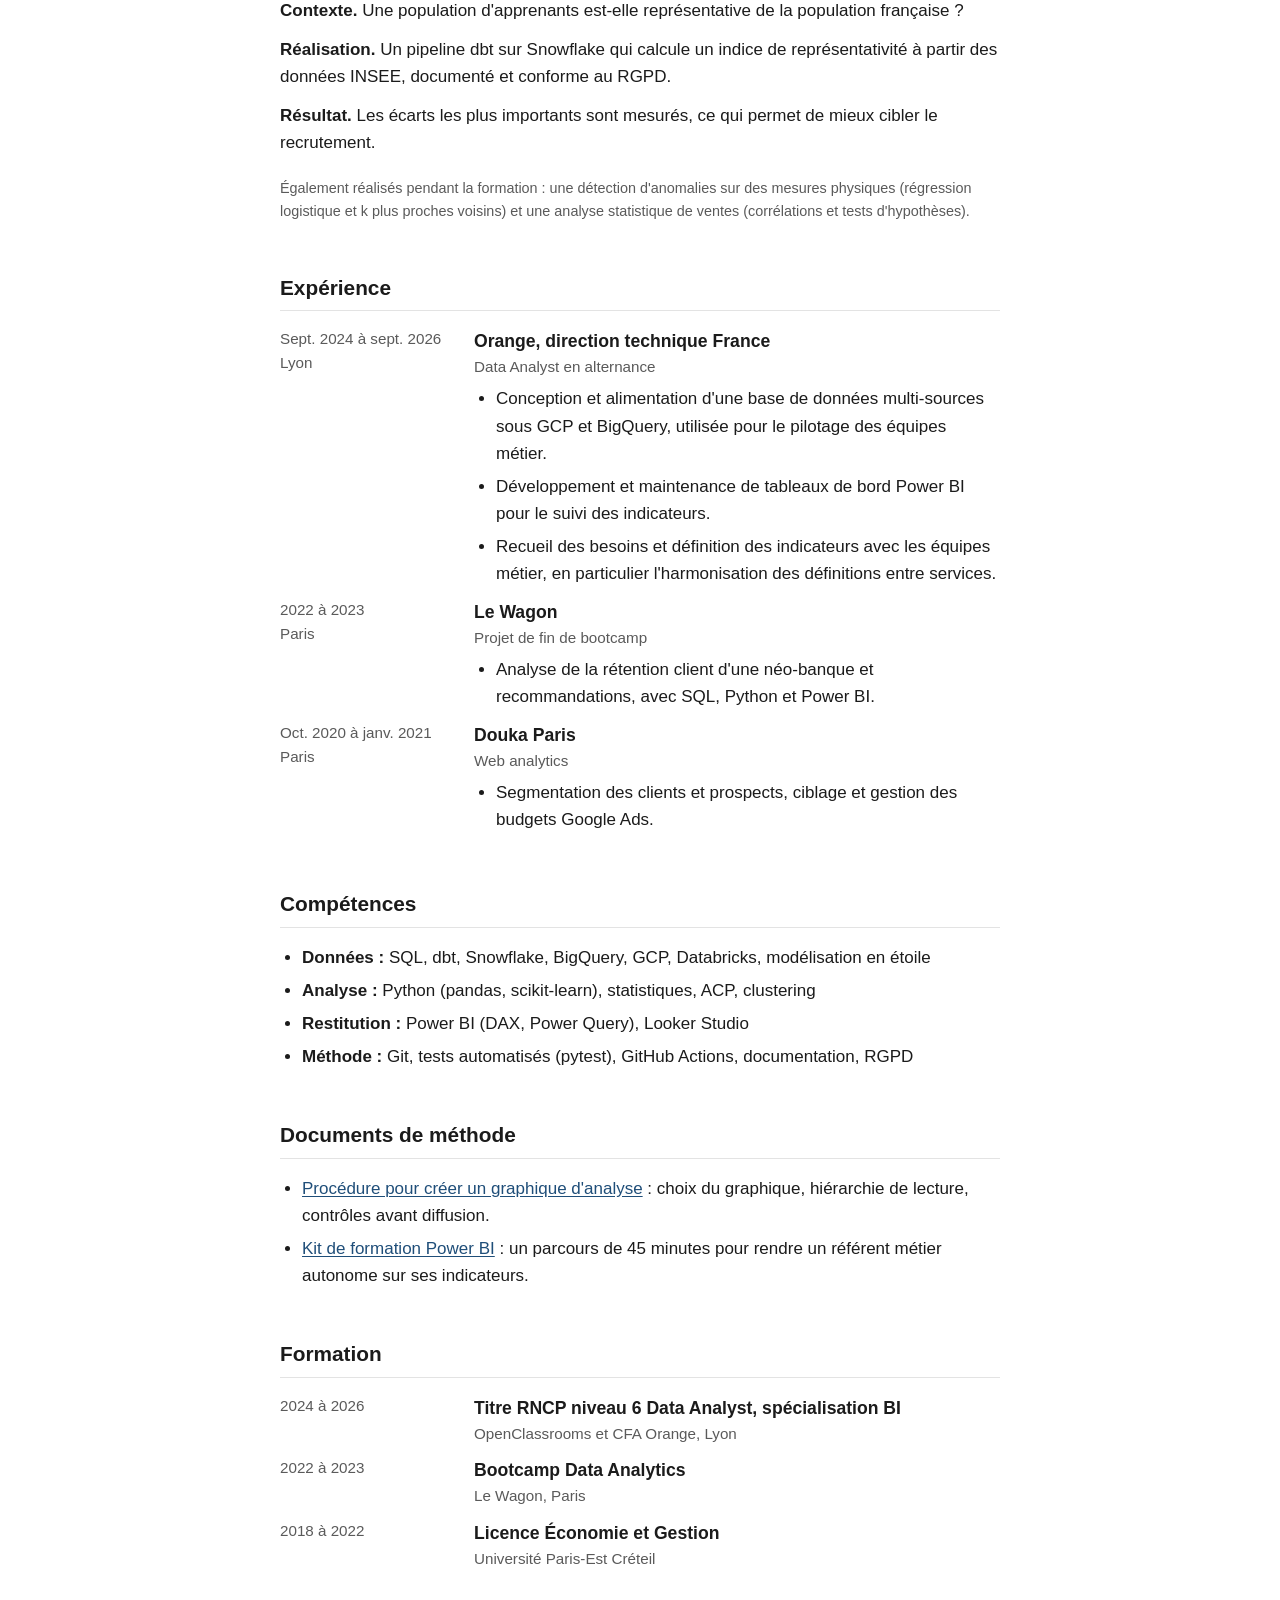
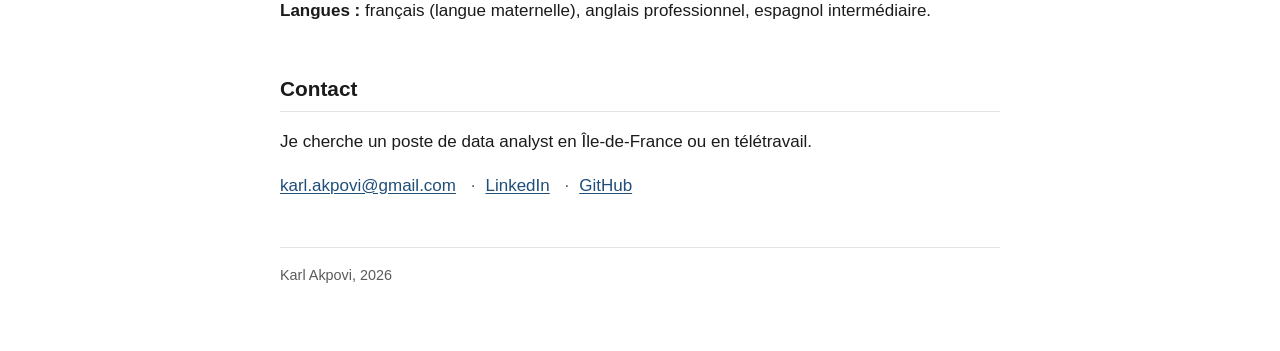
==== commit 2cef8af1: "Design sobre et texte simplifié - Feuille de style commune, police système, noir et blanc avec un bl" ====
--- a/index.html
+++ b/index.html
@@ -3,356 +3,144 @@
 <head>
 <meta charset="UTF-8">
 <meta name="viewport" content="width=device-width, initial-scale=1.0">
-<title>Karl Akpovi · Data Analyst, Decision Analytics</title>
-<meta name="description" content="Data Analyst spécialisé en BI décisionnelle, disponible en Île-de-France ou en télétravail. Je transforme des questions métiers floues en décisions qu'on peut défendre. Power BI, SQL, dbt, Snowflake, Python.">
-<link rel="preconnect" href="https://fonts.googleapis.com">
-<link rel="preconnect" href="https://fonts.gstatic.com" crossorigin>
-<link href="https://fonts.googleapis.com/css2?family=Bricolage+Grotesque:opsz,wght@12..96,600;12..96,800&family=Newsreader:ital,opsz,wght@0,6..72,400;0,6..72,500;0,6..72,600;1,6..72,400&family=JetBrains+Mono:wght@400;500&display=swap" rel="stylesheet">
-<style>
-:root{
-  --paper:#F2F1ED;
-  --raise:#FFFFFF;
-  --ink:#1A1D21;
-  --ink-2:#5F656D;
-  --ink-3:#8A9099;
-  --rule:#D6D4CE;
-  --deep:#2E2BD1;
-  --deep-soft:#E5E4FC;
-  --display:'Bricolage Grotesque',sans-serif;
-  --body:'Newsreader',serif;
-  --util:'JetBrains Mono',monospace;
-}
-*{margin:0;padding:0;box-sizing:border-box}
-html{scroll-behavior:smooth;-webkit-text-size-adjust:100%}
-@media (prefers-reduced-motion:reduce){html{scroll-behavior:auto}*{animation:none!important;transition:none!important}}
-body{background:var(--paper);color:var(--ink);font-family:var(--body);font-size:18px;line-height:1.62;font-optical-sizing:auto}
-a{color:var(--deep);text-decoration:none;text-underline-offset:3px}
-a:hover{text-decoration:underline}
-:focus-visible{outline:2px solid var(--deep);outline-offset:3px;border-radius:2px}
-.wrap{max-width:920px;margin:0 auto;padding:0 28px}
-
-/* hero : la thèse */
-header{padding:88px 0 64px}
-.name{font-family:var(--util);font-size:.78rem;letter-spacing:.22em;text-transform:uppercase;color:var(--ink-2);margin-bottom:38px}
-.thesis{font-family:var(--display);font-weight:800;font-size:clamp(2.1rem,5.4vw,3.5rem);line-height:1.06;letter-spacing:-.022em;max-width:17ch}
-.thesis .from{color:var(--ink-3)}
-.thesis .arrow{display:inline-block;color:var(--deep)}
-.thesis .to{color:var(--ink)}
-.lede{margin-top:30px;max-width:56ch;font-size:1.14rem;color:var(--ink-2)}
-.lede b{color:var(--ink);font-weight:600}
-.hero-actions{display:contents}
-.tags{margin-top:30px;display:flex;flex-wrap:wrap;gap:8px}
-.tag{font-family:var(--util);font-size:.72rem;letter-spacing:.04em;padding:6px 11px;border:1px solid var(--rule);border-radius:100px;color:var(--ink-2);background:var(--raise)}
-.cta{margin-top:34px;display:flex;flex-wrap:wrap;gap:14px 22px;align-items:center;font-family:var(--util);font-size:.82rem}
-.cta a.primary{background:var(--deep);color:#fff;padding:11px 20px;border-radius:6px}
-.cta a.primary:hover{background:#241FA8;text-decoration:none}
-.cta a.ghost{color:var(--ink-2);border-bottom:1px solid var(--rule);padding:11px 2px;min-height:44px;display:inline-flex;align-items:center}
-.cta a.ghost:hover{color:var(--deep);border-color:var(--deep);text-decoration:none}
-
-/* sections */
-section{padding:58px 0;border-top:1px solid var(--rule)}
-.sec-label{font-family:var(--util);font-size:.72rem;letter-spacing:.2em;text-transform:uppercase;color:var(--ink-3);margin-bottom:26px}
-h2{font-family:var(--display);font-weight:600;font-size:1.62rem;letter-spacing:-.014em;margin-bottom:14px}
-.intro{color:var(--ink-2);max-width:62ch;margin-bottom:36px}
-
-/* chaîne de décision : la signature */
-.proj{background:var(--raise);border:1px solid var(--rule);border-radius:12px;padding:28px 30px;margin-bottom:20px}
-.proj-top{display:flex;justify-content:space-between;align-items:baseline;gap:16px;flex-wrap:wrap;margin-bottom:22px}
-.proj h3{font-family:var(--display);font-weight:600;font-size:1.2rem;letter-spacing:-.01em}
-.proj .stack{font-family:var(--util);font-size:.71rem;color:var(--ink-3);letter-spacing:.04em}
-.chain{display:grid;grid-template-columns:1fr 1fr 1fr;gap:0}
-.link{padding:0 22px;border-left:1px solid var(--rule)}
-.link:first-child{padding-left:0;border-left:none}
-.link .k{font-family:var(--util);font-size:.66rem;letter-spacing:.14em;text-transform:uppercase;color:var(--ink-3);display:block;margin-bottom:9px}
-.link p{font-size:.96rem;color:var(--ink-2);line-height:1.55}
-.link.out{background:linear-gradient(90deg,var(--deep-soft),rgba(229,228,252,0) 94%);margin:-10px -16px -10px 0;padding:10px 22px;border-radius:0 8px 8px 0}
-.link.out .k{color:var(--deep)}
-.link.out p{color:var(--ink)}
-@media(max-width:720px){
-  .chain{grid-template-columns:1fr}
-  .link{padding:16px 0 0;border-left:none;border-top:1px solid var(--rule);margin-top:16px}
-  .link:first-child{padding-top:0;border-top:none;margin-top:0}
-  .link.out{margin:16px 0 0;padding:16px;border-radius:8px;background:var(--deep-soft);border-top:none}
-}
-
-/* projet phare */
-.proj.featured{border-color:var(--deep);box-shadow:0 1px 0 var(--deep)}
-.badge{display:inline-block;font-family:var(--util);font-size:.68rem;letter-spacing:.08em;text-transform:uppercase;color:var(--deep);background:var(--deep-soft);padding:4px 9px;border-radius:100px;margin-bottom:10px}
-.proj-links{margin-top:20px;display:flex;flex-wrap:wrap;gap:6px 24px;font-family:var(--util);font-size:.82rem}
-.proj-links a{min-height:44px;display:inline-flex;align-items:center}
-.proj-links a::after{content:"→";margin-left:.4em}
-
-/* expérience */
-.job{display:grid;grid-template-columns:200px 1fr;gap:26px;padding:24px 0;border-top:1px solid var(--rule)}
-.job:first-of-type{border-top:none;padding-top:0}
-.job .when{font-family:var(--util);font-size:.74rem;color:var(--ink-3);letter-spacing:.03em;line-height:1.7}
-.job h3{font-family:var(--display);font-weight:600;font-size:1.1rem;margin-bottom:3px}
-.job .role{font-size:.94rem;color:var(--ink-2);font-style:italic;margin-bottom:12px}
-.job ul{list-style:none}
-.job li{position:relative;padding-left:19px;margin-bottom:8px;font-size:.98rem;color:var(--ink-2)}
-.job li::before{content:"";position:absolute;left:0;top:.62em;width:7px;height:1px;background:var(--deep)}
-@media(max-width:720px){.job{grid-template-columns:1fr;gap:10px}}
-
-/* boîte à outils */
-.tools{display:grid;grid-template-columns:1fr 1fr;gap:0 40px}
-.tool{padding:16px 0;border-top:1px solid var(--rule)}
-.tool .k{font-family:var(--util);font-size:.68rem;letter-spacing:.13em;text-transform:uppercase;color:var(--deep);display:block;margin-bottom:6px}
-.tool p{font-size:.96rem;color:var(--ink-2)}
-@media(max-width:720px){.tools{grid-template-columns:1fr}}
-
-/* formation */
-.edu{padding:16px 0;border-top:1px solid var(--rule);display:grid;grid-template-columns:200px 1fr;gap:26px}
-.edu .when{font-family:var(--util);font-size:.74rem;color:var(--ink-3)}
-.edu b{font-weight:600}
-.edu span{display:block;color:var(--ink-2);font-size:.95rem}
-@media(max-width:720px){.edu{grid-template-columns:1fr;gap:6px}}
-
-/* ressources */
-.res{display:grid;grid-template-columns:1fr 1fr;gap:18px}
-.res a{display:block;background:var(--raise);border:1px solid var(--rule);border-radius:10px;padding:22px 24px;color:var(--ink)}
-.res a:hover{border-color:var(--deep);text-decoration:none}
-.res h3{font-family:var(--display);font-weight:600;font-size:1.04rem;margin-bottom:8px}
-.res p{font-size:.93rem;color:var(--ink-2)}
-.res .go{font-family:var(--util);font-size:.72rem;color:var(--deep);margin-top:12px;display:block}
-@media(max-width:720px){.res{grid-template-columns:1fr}}
-
-/* figures */
-figure{margin:24px 0 0}
-figure img{width:100%;height:auto;display:block;border:1px solid var(--rule);border-radius:8px;background:var(--raise)}
-figure figcaption{font-size:.9rem;color:var(--ink-2);margin-top:11px;line-height:1.5}
-figure figcaption b{color:var(--ink);font-weight:600}
-.shots{display:grid;gap:22px}
-
-/* contact */
-footer{padding:64px 0 78px;border-top:1px solid var(--rule)}
-footer h2{margin-bottom:14px}
-footer p.pitch{color:var(--ink-2);max-width:54ch;margin-bottom:26px}
-.reach{display:flex;flex-wrap:wrap;gap:4px 26px;font-family:var(--util);font-size:.86rem}
-.reach a{min-height:44px;display:inline-flex;align-items:center}
-.colophon{margin-top:52px;font-family:var(--util);font-size:.7rem;color:var(--ink-3);letter-spacing:.04em}
-/* mobile : densité */
-@media(max-width:720px){
-  .hero-actions{display:flex;flex-direction:column-reverse}
-  .hero-actions .cta{margin-top:22px}
-  .hero-actions .tags{margin-top:20px}
-  body{font-size:17px}
-  header{padding:52px 0 40px}
-  .name{margin-bottom:26px}
-  .lede{margin-top:22px;font-size:1.06rem}
-  .cta{gap:10px 18px}
-  section{padding:38px 0}
-  .sec-label{margin-bottom:18px}
-  h2{margin-bottom:10px}
-  .intro{margin-bottom:26px}
-  .proj{padding:22px 20px}
-  footer{padding:40px 0 52px}
-  .colophon{margin-top:34px}
-}
-</style>
+<title>Karl Akpovi · Data Analyst</title>
+<meta name="description" content="Karl Akpovi, data analyst en business intelligence. Power BI, SQL, dbt, BigQuery, Python. Disponible en Île-de-France ou en télétravail.">
+<link rel="stylesheet" href="style.css">
 </head>
 <body>
+<div class="page">
 
-<header><div class="wrap">
-  <p class="name">Karl Akpovi · Data Analyst</p>
-  <h1 class="thesis"><span class="from">Une question métier floue.</span> <span class="arrow" aria-hidden="true">↓</span> <span class="to">Une décision qu'on peut défendre.</span></h1>
-  <p class="lede">C'est le trajet que je fais tous les jours, de la modélisation de la donnée jusqu'à la restitution, avec une obsession : <b>qu'un chiffre serve à trancher</b>, pas seulement à être affiché. Deux ans d'alternance à la direction technique d'Orange, titre RNCP niveau 6 en poche. <b>Disponible dès maintenant</b>, en Île-de-France ou en télétravail.</p>
-  <div class="hero-actions">
-  <div class="tags">
-    <span class="tag">Power BI · DAX</span>
-    <span class="tag">SQL</span>
-    <span class="tag">dbt · Snowflake</span>
-    <span class="tag">BigQuery · GCP</span>
-    <span class="tag">Python · scikit-learn</span>
-  </div>
-  <div class="cta">
-    <a class="primary" href="mailto:karl.akpovi@gmail.com">Me contacter</a>
-    <a class="ghost" href="#projets">Voir les projets</a>
-    <a class="ghost" href="https://www.linkedin.com/in/karlakpovi">LinkedIn</a>
-    <a class="ghost" href="https://github.com/karlfring">GitHub</a>
-  </div>
-  </div>
-</div></header>
+<header>
+  <h1>Karl Akpovi</h1>
+  <p class="role">Data Analyst, business intelligence</p>
+  <p>J'ai été formé en alternance à la direction technique d'Orange, de 2024 à 2026. J'y ai travaillé sur toute la chaîne de la donnée : collecte, modélisation dans BigQuery, puis tableaux de bord Power BI pour les équipes métier.</p>
+  <p>Titre RNCP niveau 6 obtenu. Disponible immédiatement, en Île-de-France ou en télétravail.</p>
+  <p class="links">
+    <a href="mailto:karl.akpovi@gmail.com">karl.akpovi@gmail.com</a>
+    <a href="https://www.linkedin.com/in/karlakpovi">LinkedIn</a>
+    <a href="https://github.com/karlfring">GitHub</a>
+  </p>
+</header>
 
 <main>
-<section id="projets"><div class="wrap">
-  <p class="sec-label">Projets</p>
-  <h2>Cinq projets, cinq décisions</h2>
-  <p class="intro">Je les présente dans l'ordre qui compte pour celui qui recrute : la question posée, ce que j'ai construit, et ce que le résultat permet de décider. Le premier est un projet personnel que je fais vivre chaque mois ; les autres sont issus de ma formation.</p>
+<h2 id="projets">Projets</h2>
+<p>Un projet personnel que je mets à jour chaque mois, puis quatre projets réalisés pendant ma formation.</p>
 
-  <article class="proj featured">
-    <div class="proj-top">
-      <div>
-        <span class="badge">Projet personnel · mis à jour chaque mois</span>
-        <h3>Observatoire du métagame Pokémon VGC</h3>
-      </div>
-      <span class="stack">Python · pandas · GitHub Actions · modèle en étoile · Power BI</span>
-    </div>
-    <div class="chain">
-      <div class="link"><span class="k">La question</span><p>Sur un marché qui se réorganise chaque mois, qu'est-ce qui a changé, et qui adopte les nouveautés en premier ? Aucune source ne garde l'historique.</p></div>
-      <div class="link"><span class="k">Ce que j'ai construit</span><p>Un pipeline Python testé et automatisé qui archive chaque mois près de 450 000 équipes, un modèle en étoile traçable et un tableau de bord interactif.</p></div>
-      <div class="link out"><span class="k">La décision rendue possible</span><p>Distinguer ce qui est populaire de ce que l'élite adopte en premier, comme on distingue part de marché et adoption par le segment le plus exigeant.</p></div>
-    </div>
-    <figure>
-      <a href="vgc.html"><img src="img/vgc-apercu.webp" width="1100" height="397" loading="lazy" decoding="async" alt="Haut du tableau de bord de l'observatoire : synthèse, podium des Pokémon les plus joués et indicateurs clés."></a>
-    </figure>
-    <div class="proj-links">
-      <a href="vgc.html">Lire l'étude de cas</a>
-      <a href="https://github.com/karlfring/vgc-meta-observatory">Voir le code</a>
-    </div>
-  </article>
+<section class="project">
+  <h3>Observatoire du métagame Pokémon VGC (projet personnel)</h3>
+  <p class="meta">Python, pandas, GitHub Actions, modèle en étoile, Power BI</p>
+  <p><strong>Contexte.</strong> Smogon publie chaque mois les statistiques du jeu compétitif Pokémon, mais aucun site n'en garde l'historique. On ne peut donc pas suivre ce qui change d'un mois à l'autre.</p>
+  <p><strong>Réalisation.</strong> Un pipeline Python qui récupère les fichiers chaque mois (près de 450 000 équipes en septembre 2026), les transforme en modèle en étoile et les archive sur GitHub. Il est couvert par 15 tests et s'exécute tout seul grâce à GitHub Actions. Les données alimentent un tableau de bord.</p>
+  <p><strong>Résultat.</strong> On distingue les Pokémon simplement populaires de ceux que les meilleurs joueurs adoptent en premier. C'est la même question que comparer la part de marché d'un produit à son adoption par les clients les plus exigeants.</p>
+  <figure>
+    <a href="vgc.html"><img src="img/vgc-apercu.webp" width="1100" height="397" loading="lazy" decoding="async" alt="Haut du tableau de bord de l'observatoire : synthèse, podium des Pokémon les plus joués et indicateurs clés."></a>
+  </figure>
+  <p class="links"><a href="vgc.html">Étude de cas</a><a href="https://github.com/karlfring/vgc-meta-observatory">Code source</a></p>
+</section>
 
-  <article class="proj">
-    <div class="proj-top">
-      <h3>Accès mondial à l'eau potable</h3>
-      <span class="stack">Power BI · DAX · modèle en étoile</span>
-    </div>
-    <div class="chain">
-      <div class="link"><span class="k">La question</span><p>Une ONG dispose de vingt ans de données OMS et FAO sur l'accès à l'eau. Où concentrer des moyens limités ?</p></div>
-      <div class="link"><span class="k">Ce que j'ai construit</span><p>Un tableau de bord de quatre pages : modèle en étoile, quatorze mesures DAX, thème accessible aux daltonismes.</p></div>
-      <div class="link out"><span class="k">La décision rendue possible</span><p>Identifier les zones prioritaires et arbitrer entre couverture large et intensité locale.</p></div>
-    </div>
-    <div class="shots">
-    <figure>
-      <img src="img/dwfa-ciblage.webp" width="1098" height="628" loading="lazy" decoding="async" alt="Nuage de points croisant accès basique et accès sécurisé, chaque pays étant classé en création, modernisation, consulting ou cas mixte.">
-      <figcaption><b>Comment se lit ce graphique.</b> Chaque bulle est un pays. En abscisse l'accès basique à l'eau, en ordonnée l'accès sécurisé. Les pays situés en bas à gauche, en orange, cumulent les deux retards : c'est là qu'il faut créer des infrastructures. Ceux du haut à droite n'ont plus besoin que d'accompagnement. La page transforme ainsi deux indicateurs en une règle d'affectation des moyens.</figcaption>
-    </figure>
-    <figure>
-      <img src="img/dwfa-vue-monde.webp" width="1086" height="614" loading="lazy" decoding="async" alt="Page monde du tableau de bord : indicateurs clés, carte mondiale et classements des pays les plus en retard et les plus peuplés sans accès.">
-      <figcaption><b>La page d'entrée.</b> Les titres portent la conclusion plutôt que le nom de la mesure, pour qu'un décideur pressé sache quoi retenir sans lire les axes.</figcaption>
-    </figure>
-    </div>
-  </article>
+<section class="project">
+  <h3>Accès mondial à l'eau potable</h3>
+  <p class="meta">Power BI, DAX, modèle en étoile</p>
+  <p><strong>Contexte.</strong> Une ONG dispose de vingt ans de données OMS et FAO sur l'accès à l'eau et doit décider où concentrer ses moyens.</p>
+  <p><strong>Réalisation.</strong> Un tableau de bord Power BI de quatre pages, avec un modèle en étoile, quatorze mesures DAX et un thème lisible par les personnes daltoniennes.</p>
+  <p><strong>Résultat.</strong> Les zones prioritaires sont identifiées, et l'ONG peut arbitrer entre une couverture large et une intervention plus ciblée.</p>
+  <figure>
+    <img src="img/dwfa-ciblage.webp" width="1098" height="628" loading="lazy" decoding="async" alt="Nuage de points croisant accès basique et accès sécurisé, chaque pays étant classé en création, modernisation, consulting ou cas mixte.">
+    <figcaption>Chaque bulle est un pays, avec l'accès basique à l'eau en abscisse et l'accès sécurisé en ordonnée. Les pays en bas à gauche, en orange, cumulent les deux retards : c'est là qu'il faut construire des infrastructures.</figcaption>
+  </figure>
+  <figure>
+    <img src="img/dwfa-vue-monde.webp" width="1086" height="614" loading="lazy" decoding="async" alt="Page monde du tableau de bord : indicateurs clés, carte mondiale et classements des pays les plus en retard et les plus peuplés sans accès.">
+    <figcaption>Page d'accueil du rapport. Chaque titre donne la conclusion du graphique plutôt que le nom de la mesure.</figcaption>
+  </figure>
+</section>
 
-  <article class="proj">
-    <div class="proj-top">
-      <h3>Étude de marché à l'international</h3>
-      <span class="stack">Python · scikit-learn · ACP · clustering</span>
-    </div>
-    <div class="chain">
-      <div class="link"><span class="k">La question</span><p>Un industriel agroalimentaire veut exporter. Parmi cent soixante-six pays, lesquels approcher en premier ?</p></div>
-      <div class="link"><span class="k">Ce que j'ai construit</span><p>Une analyse en composantes principales, puis une classification hiérarchique et un k-means, aboutissant à un score d'attractivité.</p></div>
-      <div class="link out"><span class="k">La décision rendue possible</span><p>Un top quinze de pays cibles argumenté, avec une pondération discutable par le métier plutôt qu'imposée par l'analyste.</p></div>
-    </div>
-  </article>
+<section class="project">
+  <h3>Étude de marché à l'international</h3>
+  <p class="meta">Python, scikit-learn, ACP, clustering</p>
+  <p><strong>Contexte.</strong> Un industriel de l'agroalimentaire veut exporter et doit choisir ses premiers pays cibles parmi 166.</p>
+  <p><strong>Réalisation.</strong> Une analyse en composantes principales, une classification hiérarchique et un k-means, puis un score d'attractivité par pays.</p>
+  <p><strong>Résultat.</strong> Une liste de quinze pays prioritaires, avec une pondération que l'équipe métier peut ajuster.</p>
+</section>
 
-  <article class="proj">
-    <div class="proj-top">
-      <h3>DATAImmo, pipeline lakehouse</h3>
-      <span class="stack">Databricks · PySpark · SQL · Delta</span>
-    </div>
-    <div class="chain">
-      <div class="link"><span class="k">La question</span><p>Trois sources publiques hétérogènes sur l'immobilier. Peut-on en faire une base fiable pour analyser un marché ?</p></div>
-      <div class="link"><span class="k">Ce que j'ai construit</span><p>Un pipeline d'ingestion et de transformation en tables normalisées, avec contrôles d'intégrité, dictionnaire de données et douze requêtes métier.</p></div>
-      <div class="link out"><span class="k">La décision rendue possible</span><p>Interroger le marché sans repasser par un traitement manuel à chaque nouvelle question.</p></div>
-    </div>
-  </article>
+<section class="project">
+  <h3>DATAImmo, pipeline de données immobilières</h3>
+  <p class="meta">Databricks, PySpark, SQL, Delta Lake</p>
+  <p><strong>Contexte.</strong> Trois sources publiques sur l'immobilier, chacune dans un format différent.</p>
+  <p><strong>Réalisation.</strong> Un pipeline d'ingestion et de transformation qui produit des tables normalisées, avec des contrôles d'intégrité, un dictionnaire de données et douze requêtes métier.</p>
+  <p><strong>Résultat.</strong> Une base fiable, qu'on peut interroger sans retraitement manuel.</p>
+</section>
 
-  <article class="proj">
-    <div class="proj-top">
-      <h3>Pipeline analytique conforme au RGPD</h3>
-      <span class="stack">dbt · Snowflake · données INSEE</span>
-    </div>
-    <div class="chain">
-      <div class="link"><span class="k">La question</span><p>Une population d'apprenants reflète-t-elle la population française, ou seulement ceux qu'on sait déjà attirer ?</p></div>
-      <div class="link"><span class="k">Ce que j'ai construit</span><p>Un pipeline dbt sur Snowflake calculant un indice de représentativité face aux données INSEE, documenté et conforme au RGPD.</p></div>
-      <div class="link out"><span class="k">La décision rendue possible</span><p>Cibler le recrutement là où l'écart est le plus fort, sur une mesure plutôt que sur une intuition.</p></div>
-    </div>
-  </article>
+<section class="project">
+  <h3>Pipeline analytique conforme au RGPD</h3>
+  <p class="meta">dbt, Snowflake, données INSEE</p>
+  <p><strong>Contexte.</strong> Une population d'apprenants est-elle représentative de la population française ?</p>
+  <p><strong>Réalisation.</strong> Un pipeline dbt sur Snowflake qui calcule un indice de représentativité à partir des données INSEE, documenté et conforme au RGPD.</p>
+  <p><strong>Résultat.</strong> Les écarts les plus importants sont mesurés, ce qui permet de mieux cibler le recrutement.</p>
+</section>
 
-  <p class="intro" style="margin:26px 0 0">Deux autres projets complètent ce panorama : une détection d'anomalies sur mesures physiques comparant régression logistique et k plus proches voisins, et une analyse statistique de ventes avec cinq études de corrélation et tests d'hypothèses.</p>
-</div></section>
+<p class="small">Également réalisés pendant la formation : une détection d'anomalies sur des mesures physiques (régression logistique et k plus proches voisins) et une analyse statistique de ventes (corrélations et tests d'hypothèses).</p>
 
-<section><div class="wrap">
-  <p class="sec-label">Parcours</p>
-  <h2>Où j'ai appris ce métier</h2>
+<h2 id="experience">Expérience</h2>
+<div class="cv">
+  <p class="when">Sept. 2024 à sept. 2026<br>Lyon</p>
+  <div>
+    <h3>Orange, direction technique France</h3>
+    <p class="meta">Data Analyst en alternance</p>
+    <ul>
+      <li>Conception et alimentation d'une base de données multi-sources sous GCP et BigQuery, utilisée pour le pilotage des équipes métier.</li>
+      <li>Développement et maintenance de tableaux de bord Power BI pour le suivi des indicateurs.</li>
+      <li>Recueil des besoins et définition des indicateurs avec les équipes métier, en particulier l'harmonisation des définitions entre services.</li>
+    </ul>
+  </div>
+  <p class="when">2022 à 2023<br>Paris</p>
+  <div>
+    <h3>Le Wagon</h3>
+    <p class="meta">Projet de fin de bootcamp</p>
+    <ul><li>Analyse de la rétention client d'une néo-banque et recommandations, avec SQL, Python et Power BI.</li></ul>
+  </div>
+  <p class="when">Oct. 2020 à janv. 2021<br>Paris</p>
+  <div>
+    <h3>Douka Paris</h3>
+    <p class="meta">Web analytics</p>
+    <ul><li>Segmentation des clients et prospects, ciblage et gestion des budgets Google Ads.</li></ul>
+  </div>
+</div>
 
-  <div class="job">
-    <p class="when">Sept. 2024 à sept. 2026<br>Lyon</p>
-    <div>
-      <h3>Orange, direction technique France</h3>
-      <p class="role">Data Analyst en alternance, pilotage et visualisation stratégique</p>
-      <ul>
-        <li>Conception et alimentation d'un gisement de données multi-sources sous GCP et BigQuery, servant de socle au pilotage des équipes métiers.</li>
-        <li>Développement et maintenance de tableaux de bord Power BI pour le suivi des indicateurs et l'aide à la décision.</li>
-        <li>Traduction des besoins métiers en indicateurs actionnables. C'est là que j'ai compris que la plupart des désaccords ne portent pas sur les données mais sur les définitions : le vrai travail consistait à harmoniser avant de restituer.</li>
-      </ul>
-    </div>
-  </div>
+<h2 id="competences">Compétences</h2>
+<ul>
+  <li><strong>Données :</strong> SQL, dbt, Snowflake, BigQuery, GCP, Databricks, modélisation en étoile</li>
+  <li><strong>Analyse :</strong> Python (pandas, scikit-learn), statistiques, ACP, clustering</li>
+  <li><strong>Restitution :</strong> Power BI (DAX, Power Query), Looker Studio</li>
+  <li><strong>Méthode :</strong> Git, tests automatisés (pytest), GitHub Actions, documentation, RGPD</li>
+</ul>
 
-  <div class="job">
-    <p class="when">2022 à 2023<br>Paris</p>
-    <div>
-      <h3>Le Wagon, projet de fin de bootcamp</h3>
-      <p class="role">Analyse de rétention pour une néo-banque</p>
-      <ul>
-        <li>Identification des points de rupture dans le parcours client et recommandations business associées, en SQL, Python et Power BI.</li>
-      </ul>
-    </div>
-  </div>
+<h2 id="ressources">Documents de méthode</h2>
+<ul>
+  <li><a href="procedure-graphique-analyse.html">Procédure pour créer un graphique d'analyse</a> : choix du graphique, hiérarchie de lecture, contrôles avant diffusion.</li>
+  <li><a href="kit-onboarding-powerbi.html">Kit de formation Power BI</a> : un parcours de 45 minutes pour rendre un référent métier autonome sur ses indicateurs.</li>
+</ul>
 
-  <div class="job">
-    <p class="when">Oct. 2020 à janv. 2021<br>Paris</p>
-    <div>
-      <h3>Douka Paris</h3>
-      <p class="role">Web analytics</p>
-      <ul>
-        <li>Segmentation clients et prospects, ciblage comportemental, gestion des budgets Google Ads et intégration de partenaires e-commerce.</li>
-      </ul>
-    </div>
-  </div>
-</div></section>
+<h2 id="formation">Formation</h2>
+<div class="cv">
+  <p class="when">2024 à 2026</p>
+  <div><h3>Titre RNCP niveau 6 Data Analyst, spécialisation BI</h3><p class="meta">OpenClassrooms et CFA Orange, Lyon</p></div>
+  <p class="when">2022 à 2023</p>
+  <div><h3>Bootcamp Data Analytics</h3><p class="meta">Le Wagon, Paris</p></div>
+  <p class="when">2018 à 2022</p>
+  <div><h3>Licence Économie et Gestion</h3><p class="meta">Université Paris-Est Créteil</p></div>
+</div>
+<p><strong>Langues :</strong> français (langue maternelle), anglais professionnel, espagnol intermédiaire.</p>
 
-<section><div class="wrap">
-  <p class="sec-label">Boîte à outils</p>
-  <h2>Ce que je sais faire, par étape</h2>
-  <p class="intro">Rangé selon le trajet de la donnée, parce que c'est ainsi que je travaille : rien ne sert de soigner une restitution posée sur un modèle bancal.</p>
-  <div class="tools">
-    <div class="tool"><span class="k">Modéliser</span><p>SQL, dbt, Snowflake, BigQuery, GCP, Databricks, modélisation en étoile, dictionnaire de données, tests et automatisation (pytest, GitHub Actions)</p></div>
-    <div class="tool"><span class="k">Analyser</span><p>Python (pandas, scikit-learn), statistiques et tests d'hypothèses, ACP, clustering, détection d'anomalies</p></div>
-    <div class="tool"><span class="k">Restituer</span><p>Power BI (DAX, Power Query), Looker Studio, data storytelling, conception orientée décision</p></div>
-    <div class="tool"><span class="k">Cadrer et transmettre</span><p>Reformulation du besoin, documentation, conformité RGPD, Git, formation d'utilisateurs métiers</p></div>
-  </div>
-</div></section>
-
-<section><div class="wrap">
-  <p class="sec-label">Ressources</p>
-  <h2>Deux documents que j'utilise vraiment</h2>
-  <p class="intro">Un projet dit ce qu'on a produit, une méthode dit comment on travaille. Ces deux documents sont les miens, écrits pour être appliqués par une équipe.</p>
-  <div class="res">
-    <a href="procedure-graphique-analyse.html">
-      <h3>Mes standards de data visualisation</h3>
-      <p>Comment je conçois un graphique lisible et honnête : choix du visuel selon la question, hiérarchie de lecture, contrôles avant diffusion, pièges d'interprétation.</p>
-      <span class="go">Lire la procédure</span>
-    </a>
-    <a href="kit-onboarding-powerbi.html">
-      <h3>Mon kit de formation Power BI</h3>
-      <p>Le parcours que je fais suivre à un référent métier non technicien pour qu'il devienne autonome sur ses propres indicateurs, en quarante-cinq minutes.</p>
-      <span class="go">Lire le kit</span>
-    </a>
-  </div>
-</div></section>
-
-<section><div class="wrap">
-  <p class="sec-label">Formation</p>
-  <h2>Diplômes et langues</h2>
-  <div class="edu"><p class="when">2024 à 2026</p><div><b>Titre RNCP niveau 6 Data Analyst, spécialisation BI, obtenu</b><span>OpenClassrooms et CFA Orange, Lyon. Python, SQL, Power BI, BigQuery, data visualisation, stratégie et finance.</span></div></div>
-  <div class="edu"><p class="when">2022 à 2023</p><div><b>Bootcamp Data Analytics</b><span>Le Wagon, Paris. SQL, Python, Looker Studio, Power BI, BigQuery.</span></div></div>
-  <div class="edu"><p class="when">2018 à 2022</p><div><b>Licence Économie et Gestion</b><span>Université Paris-Est Créteil. Mathématiques, statistiques, économétrie, comptabilité, management.</span></div></div>
-  <div class="edu"><p class="when">Langues</p><div><b>Français langue maternelle, anglais professionnel, espagnol intermédiaire</b><span>Poste recherché en Île-de-France ou en télétravail.</span></div></div>
-</div></section>
-
+<h2 id="contact">Contact</h2>
+<p>Je cherche un poste de data analyst en Île-de-France ou en télétravail.</p>
+<p class="links">
+  <a href="mailto:karl.akpovi@gmail.com">karl.akpovi@gmail.com</a>
+  <a href="https://www.linkedin.com/in/karlakpovi">LinkedIn</a>
+  <a href="https://github.com/karlfring">GitHub</a>
+</p>
 </main>
 
-<footer><div class="wrap">
-  <h2>Parlons-en</h2>
-  <p class="pitch">Je cherche un poste de data analyst orienté décision, disponible dès maintenant. Si votre sujet consiste à rendre une décision plus sûre à partir de données imparfaites, c'est exactement ce qui m'intéresse.</p>
-  <div class="reach">
-    <a href="mailto:karl.akpovi@gmail.com">karl.akpovi@gmail.com</a>
-    <a href="https://www.linkedin.com/in/karlakpovi">linkedin.com/in/karlakpovi</a>
-    <a href="https://github.com/karlfring">github.com/karlfring</a>
-  </div>
-  <p class="colophon">Karl Akpovi · Data Analyst, Decision Analytics et BI · 2026</p>
-</div></footer>
-
+<footer>Karl Akpovi, 2026</footer>
+</div>
 </body>
 </html>
--- a/style.css
+++ b/style.css
@@ -0,0 +1,71 @@
+/* Portfolio de Karl Akpovi : feuille de style commune */
+:root {
+  --text: #1b1b1b;
+  --muted: #5a5a5a;
+  --line: #e3e3e3;
+  --bg: #ffffff;
+  --link: #1f4e79;
+  --font: -apple-system, BlinkMacSystemFont, "Segoe UI", Roboto, "Helvetica Neue", Arial, sans-serif;
+}
+
+* { box-sizing: border-box; }
+html { -webkit-text-size-adjust: 100%; }
+body {
+  margin: 0;
+  background: var(--bg);
+  color: var(--text);
+  font-family: var(--font);
+  font-size: 17px;
+  line-height: 1.6;
+}
+a { color: var(--link); text-underline-offset: 2px; }
+a:hover { text-decoration-thickness: 2px; }
+:focus-visible { outline: 2px solid var(--link); outline-offset: 2px; }
+
+.page { max-width: 760px; margin: 0 auto; padding: 48px 20px 64px; }
+
+h1 { font-size: 2rem; font-weight: 700; line-height: 1.2; margin: 0 0 4px; }
+h2 {
+  font-size: 1.3rem; font-weight: 700; margin: 48px 0 16px;
+  padding-bottom: 6px; border-bottom: 1px solid var(--line);
+}
+h3 { font-size: 1.1rem; font-weight: 600; margin: 32px 0 4px; }
+p { margin: 0 0 12px; }
+ul, ol { margin: 0 0 12px; padding-left: 22px; }
+li { margin-bottom: 6px; }
+
+.role { font-size: 1.1rem; color: var(--muted); margin: 0 0 18px; }
+.links { margin-top: 16px; }
+.links a + a::before { content: "·"; color: var(--muted); margin: 0 10px; display: inline-block; }
+.meta { color: var(--muted); font-size: .95rem; margin: 0 0 10px; }
+.back { display: inline-block; margin-bottom: 28px; font-size: .95rem; }
+
+.project { padding-bottom: 8px; }
+.project + .project { border-top: 1px solid var(--line); margin-top: 28px; }
+
+figure { margin: 18px 0; }
+figure img { display: block; width: 100%; height: auto; border: 1px solid var(--line); }
+figure.narrow img { max-width: 560px; }
+figcaption { font-size: .92rem; color: var(--muted); margin-top: 8px; }
+
+table { width: 100%; border-collapse: collapse; margin: 12px 0 20px; font-size: .95rem; }
+th, td { text-align: left; vertical-align: top; padding: 8px 12px 8px 0; border-bottom: 1px solid var(--line); }
+th { font-weight: 600; }
+td.num, th.num { text-align: right; white-space: nowrap; }
+
+.cv { display: grid; grid-template-columns: 170px 1fr; gap: 4px 24px; margin-bottom: 20px; }
+.cv .when { color: var(--muted); font-size: .95rem; }
+.cv h3 { margin: 0; }
+.cv p, .cv ul { margin-bottom: 6px; }
+
+.small { font-size: .9rem; color: var(--muted); }
+footer { border-top: 1px solid var(--line); margin-top: 48px; padding-top: 16px; font-size: .9rem; color: var(--muted); }
+
+@media (max-width: 640px) {
+  body { font-size: 16px; }
+  .page { padding-top: 32px; }
+  h1 { font-size: 1.7rem; }
+  .cv { grid-template-columns: 1fr; gap: 0; }
+  .cv .when { margin-top: 12px; }
+  .links a { display: inline-block; padding: 6px 0; }
+}
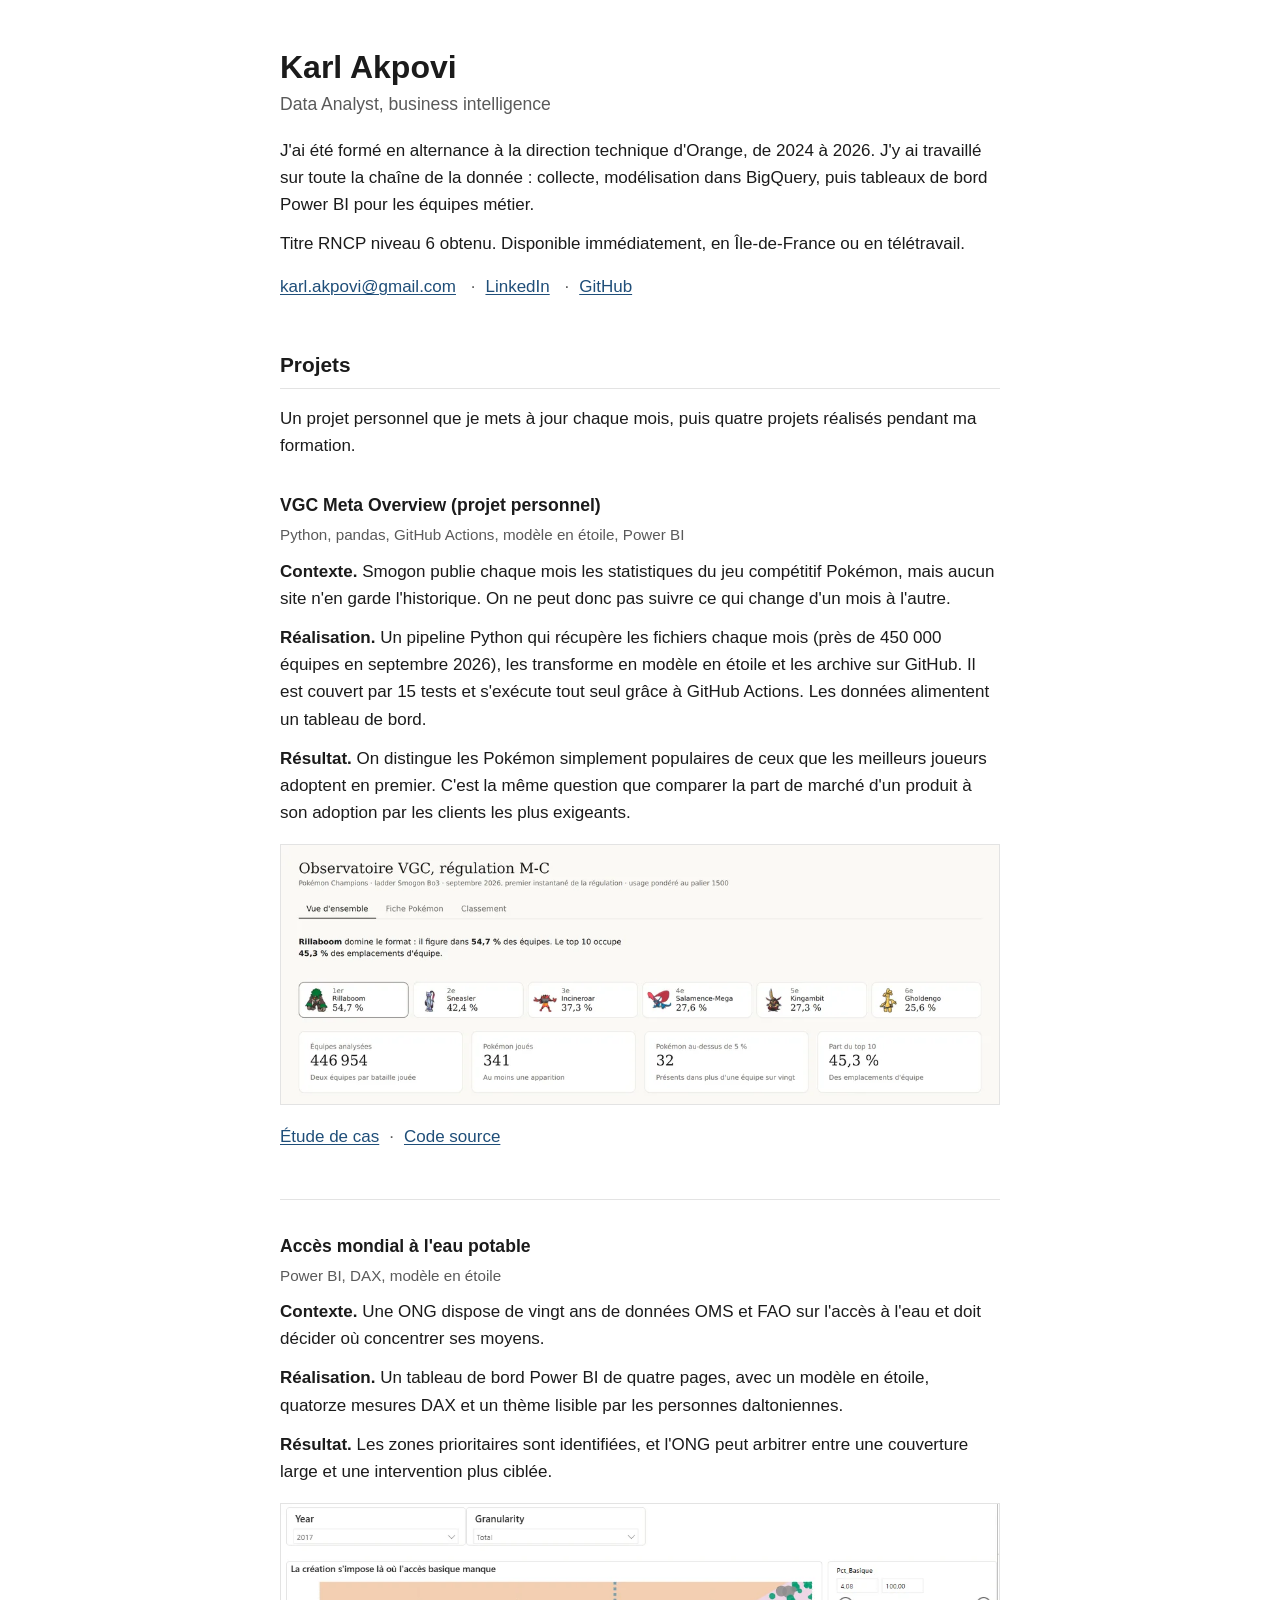
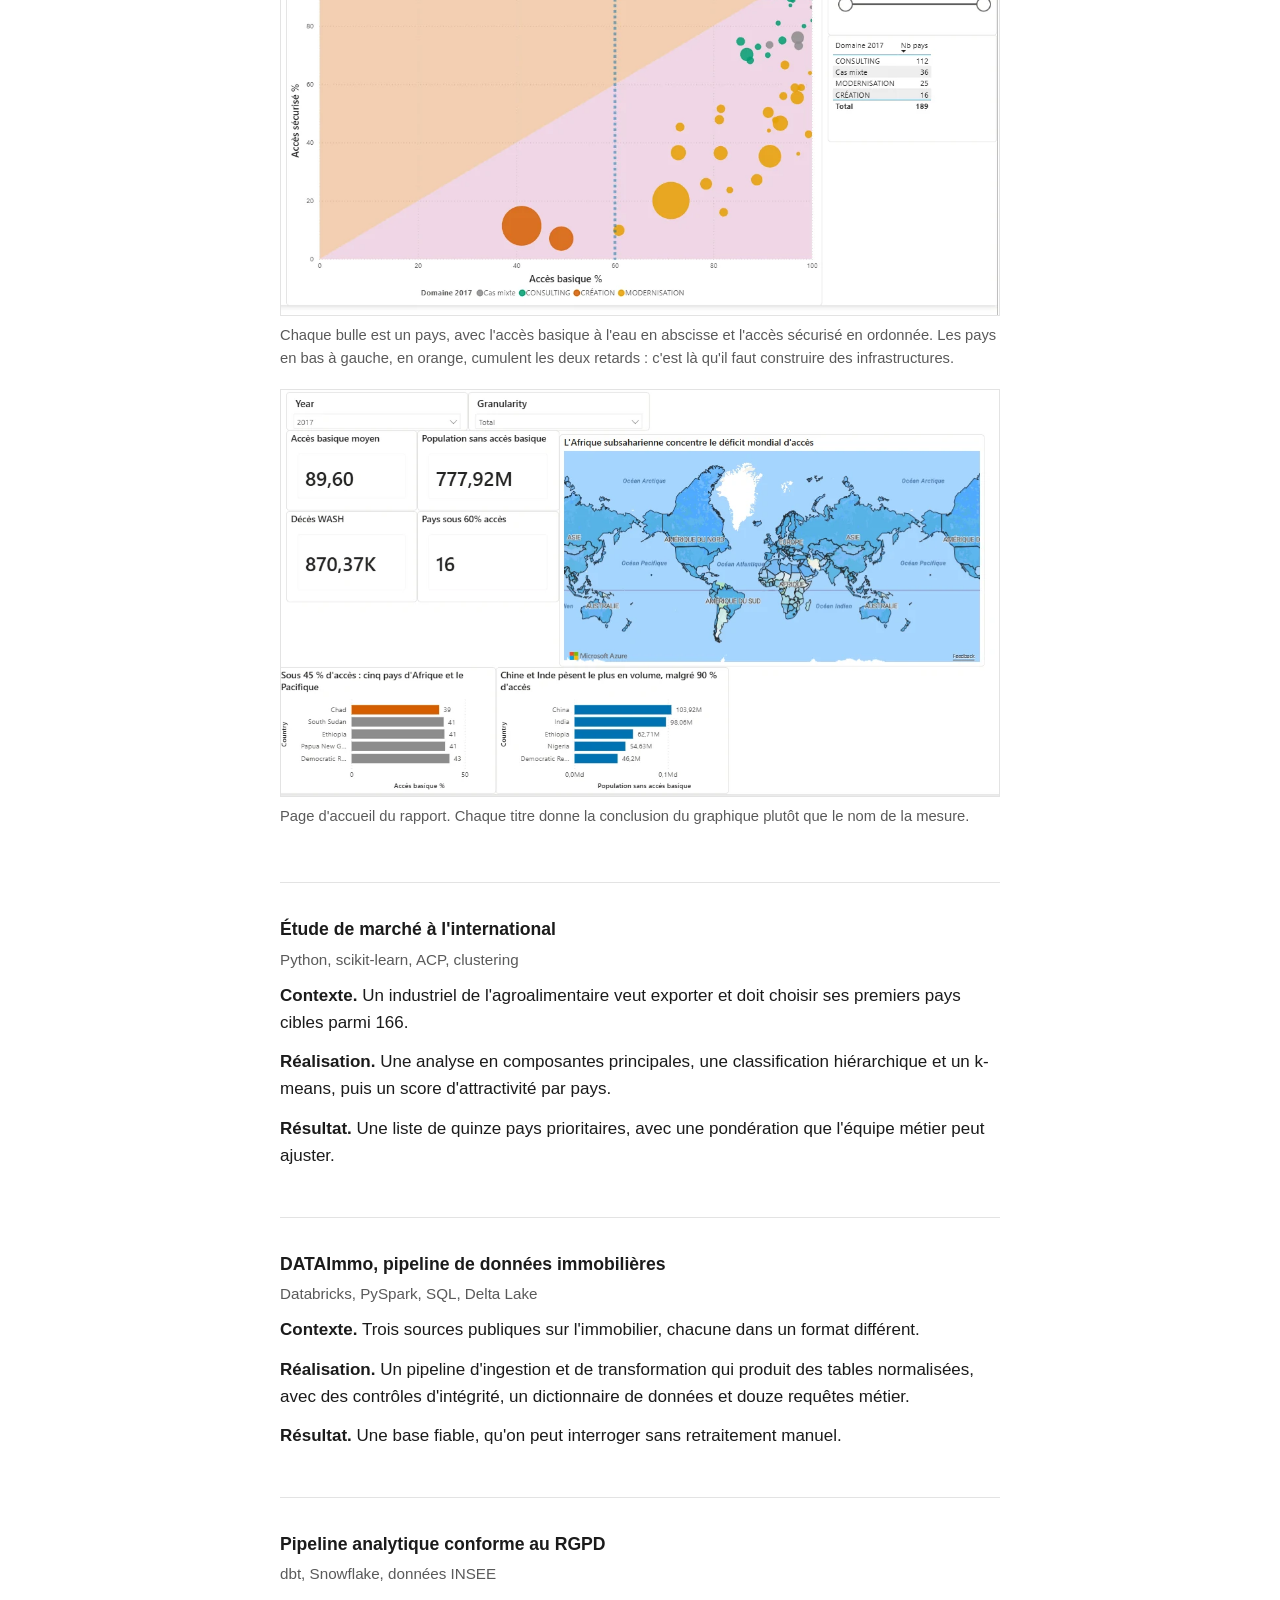
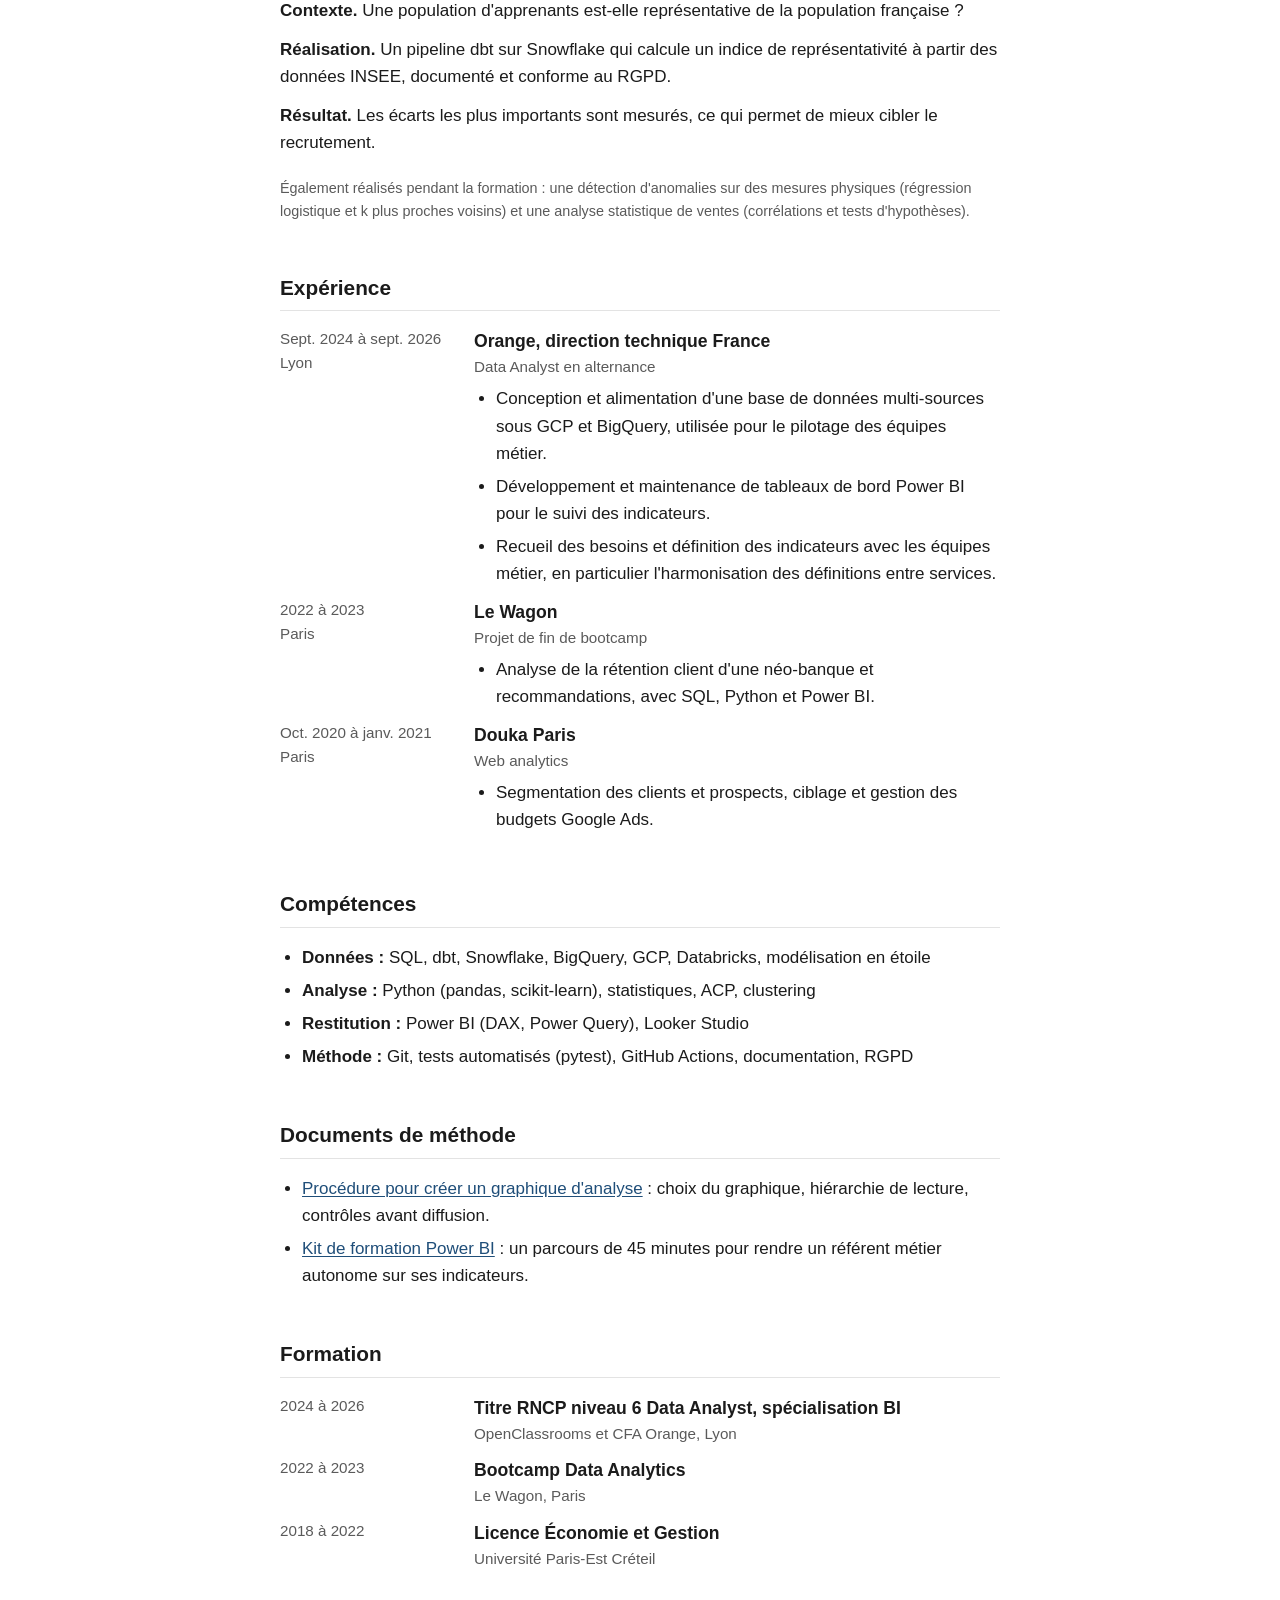
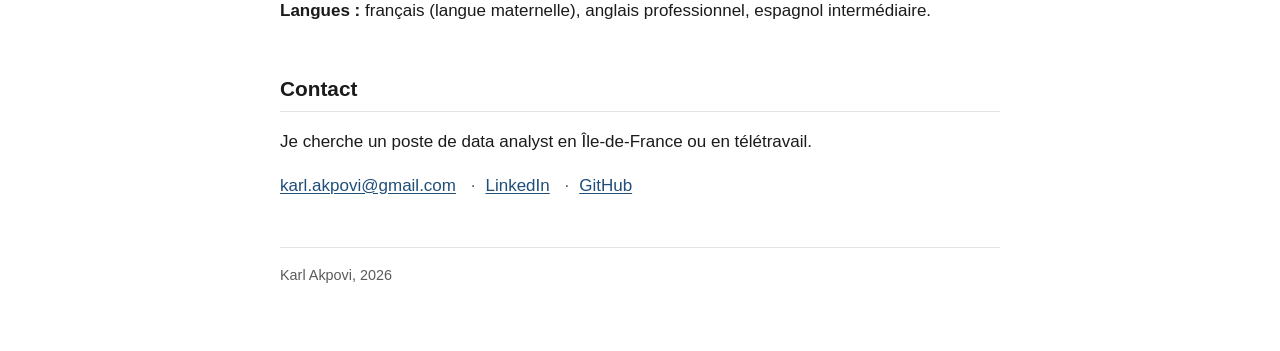
==== commit 08182b2f: "Projet renommé VGC Meta Overview" ====
--- a/index.html
+++ b/index.html
@@ -27,13 +27,13 @@
 <p>Un projet personnel que je mets à jour chaque mois, puis quatre projets réalisés pendant ma formation.</p>
 
 <section class="project">
-  <h3>Observatoire du métagame Pokémon VGC (projet personnel)</h3>
+  <h3>VGC Meta Overview (projet personnel)</h3>
   <p class="meta">Python, pandas, GitHub Actions, modèle en étoile, Power BI</p>
   <p><strong>Contexte.</strong> Smogon publie chaque mois les statistiques du jeu compétitif Pokémon, mais aucun site n'en garde l'historique. On ne peut donc pas suivre ce qui change d'un mois à l'autre.</p>
   <p><strong>Réalisation.</strong> Un pipeline Python qui récupère les fichiers chaque mois (près de 450 000 équipes en septembre 2026), les transforme en modèle en étoile et les archive sur GitHub. Il est couvert par 15 tests et s'exécute tout seul grâce à GitHub Actions. Les données alimentent un tableau de bord.</p>
   <p><strong>Résultat.</strong> On distingue les Pokémon simplement populaires de ceux que les meilleurs joueurs adoptent en premier. C'est la même question que comparer la part de marché d'un produit à son adoption par les clients les plus exigeants.</p>
   <figure>
-    <a href="vgc.html"><img src="img/vgc-apercu.webp" width="1100" height="397" loading="lazy" decoding="async" alt="Haut du tableau de bord de l'observatoire : synthèse, podium des Pokémon les plus joués et indicateurs clés."></a>
+    <a href="vgc.html"><img src="img/vgc-apercu.webp" width="1100" height="397" loading="lazy" decoding="async" alt="Haut du tableau de bord VGC Meta Overview : synthèse, podium des Pokémon les plus joués et indicateurs clés."></a>
   </figure>
   <p class="links"><a href="vgc.html">Étude de cas</a><a href="https://github.com/karlfring/vgc-meta-observatory">Code source</a></p>
 </section>
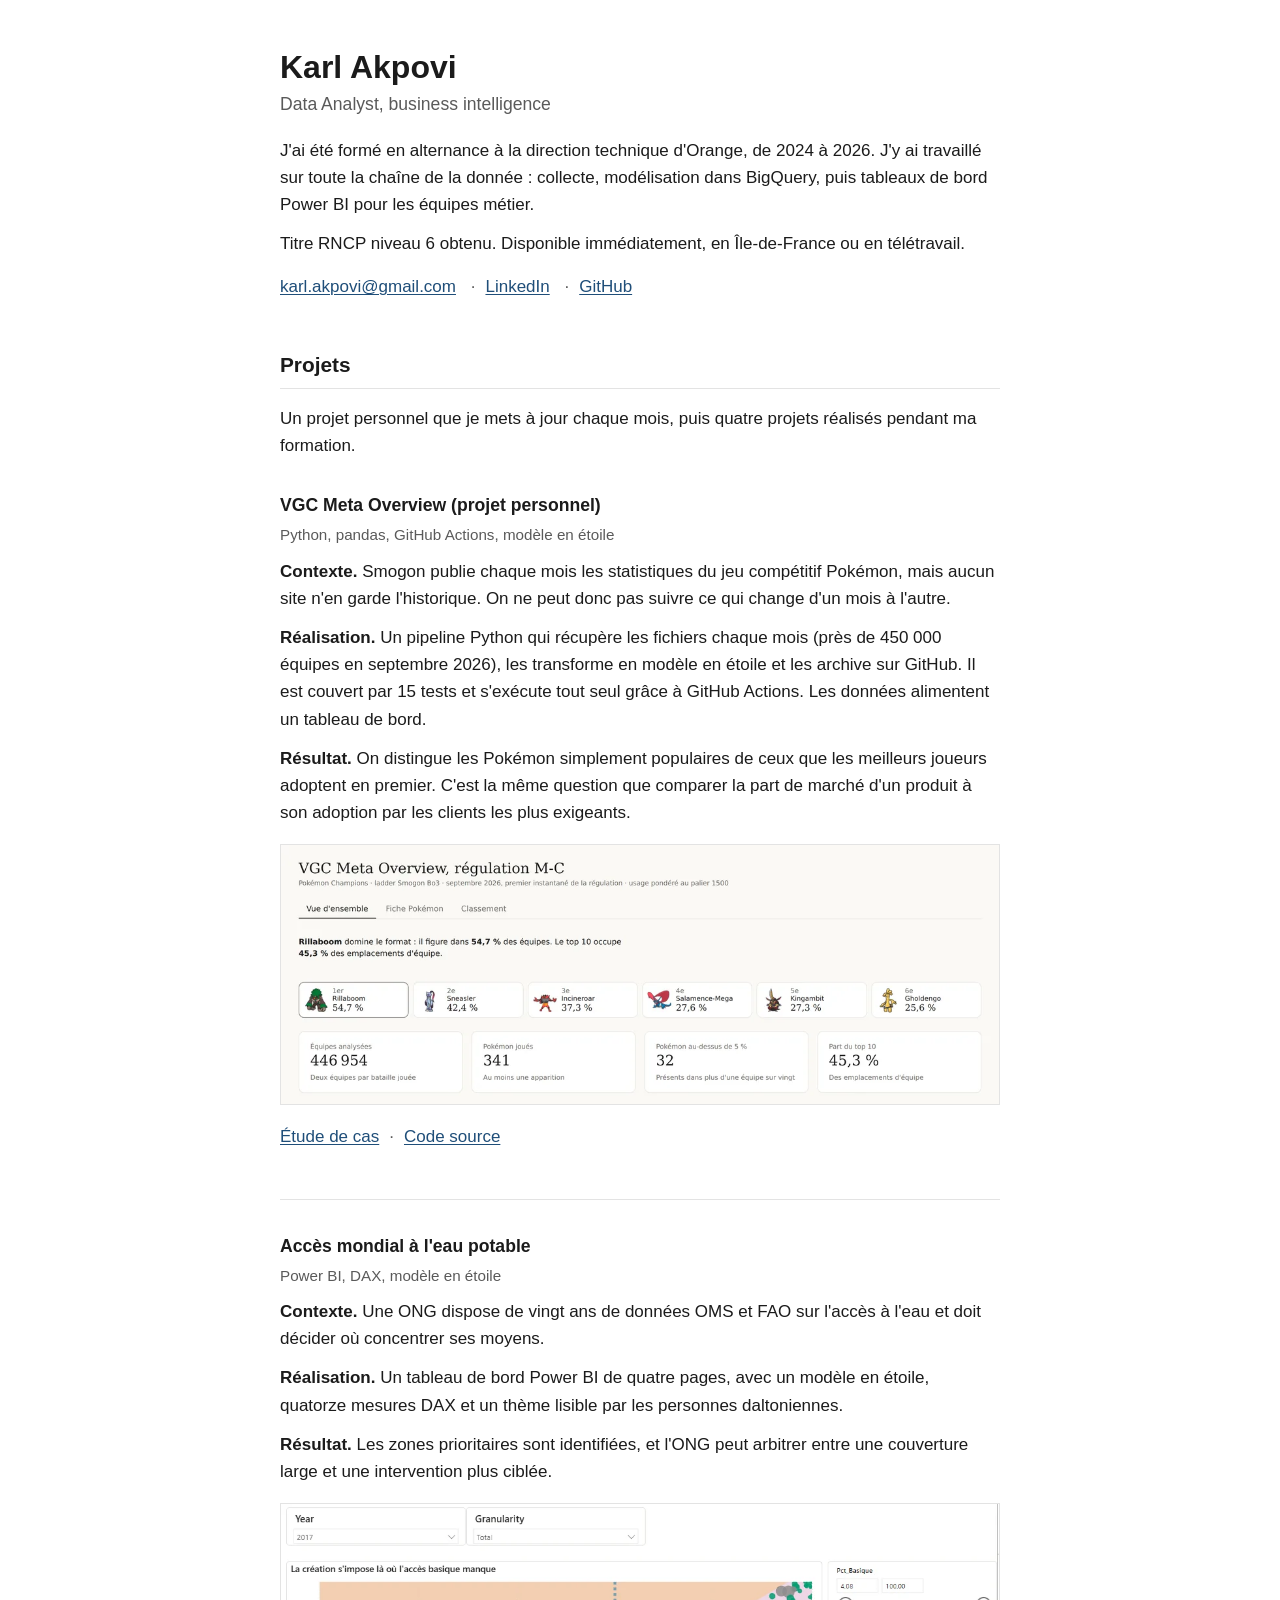
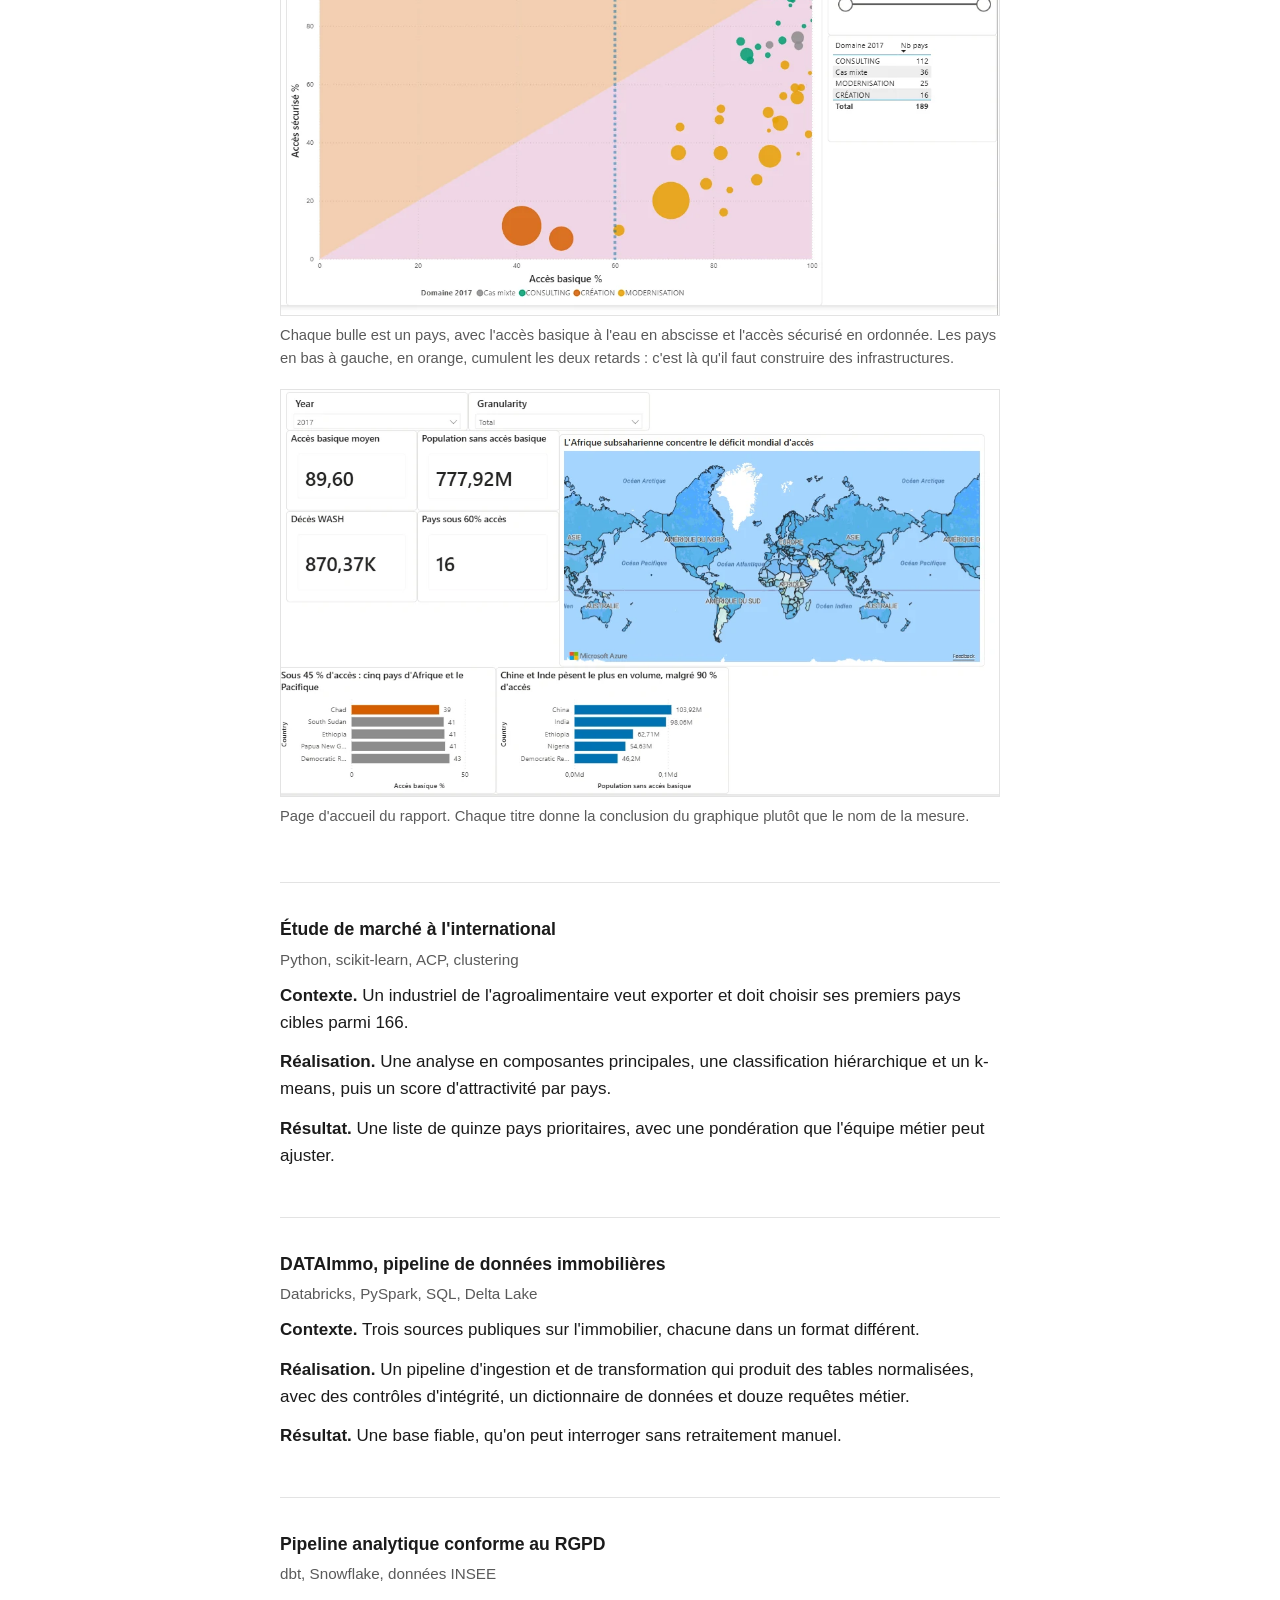
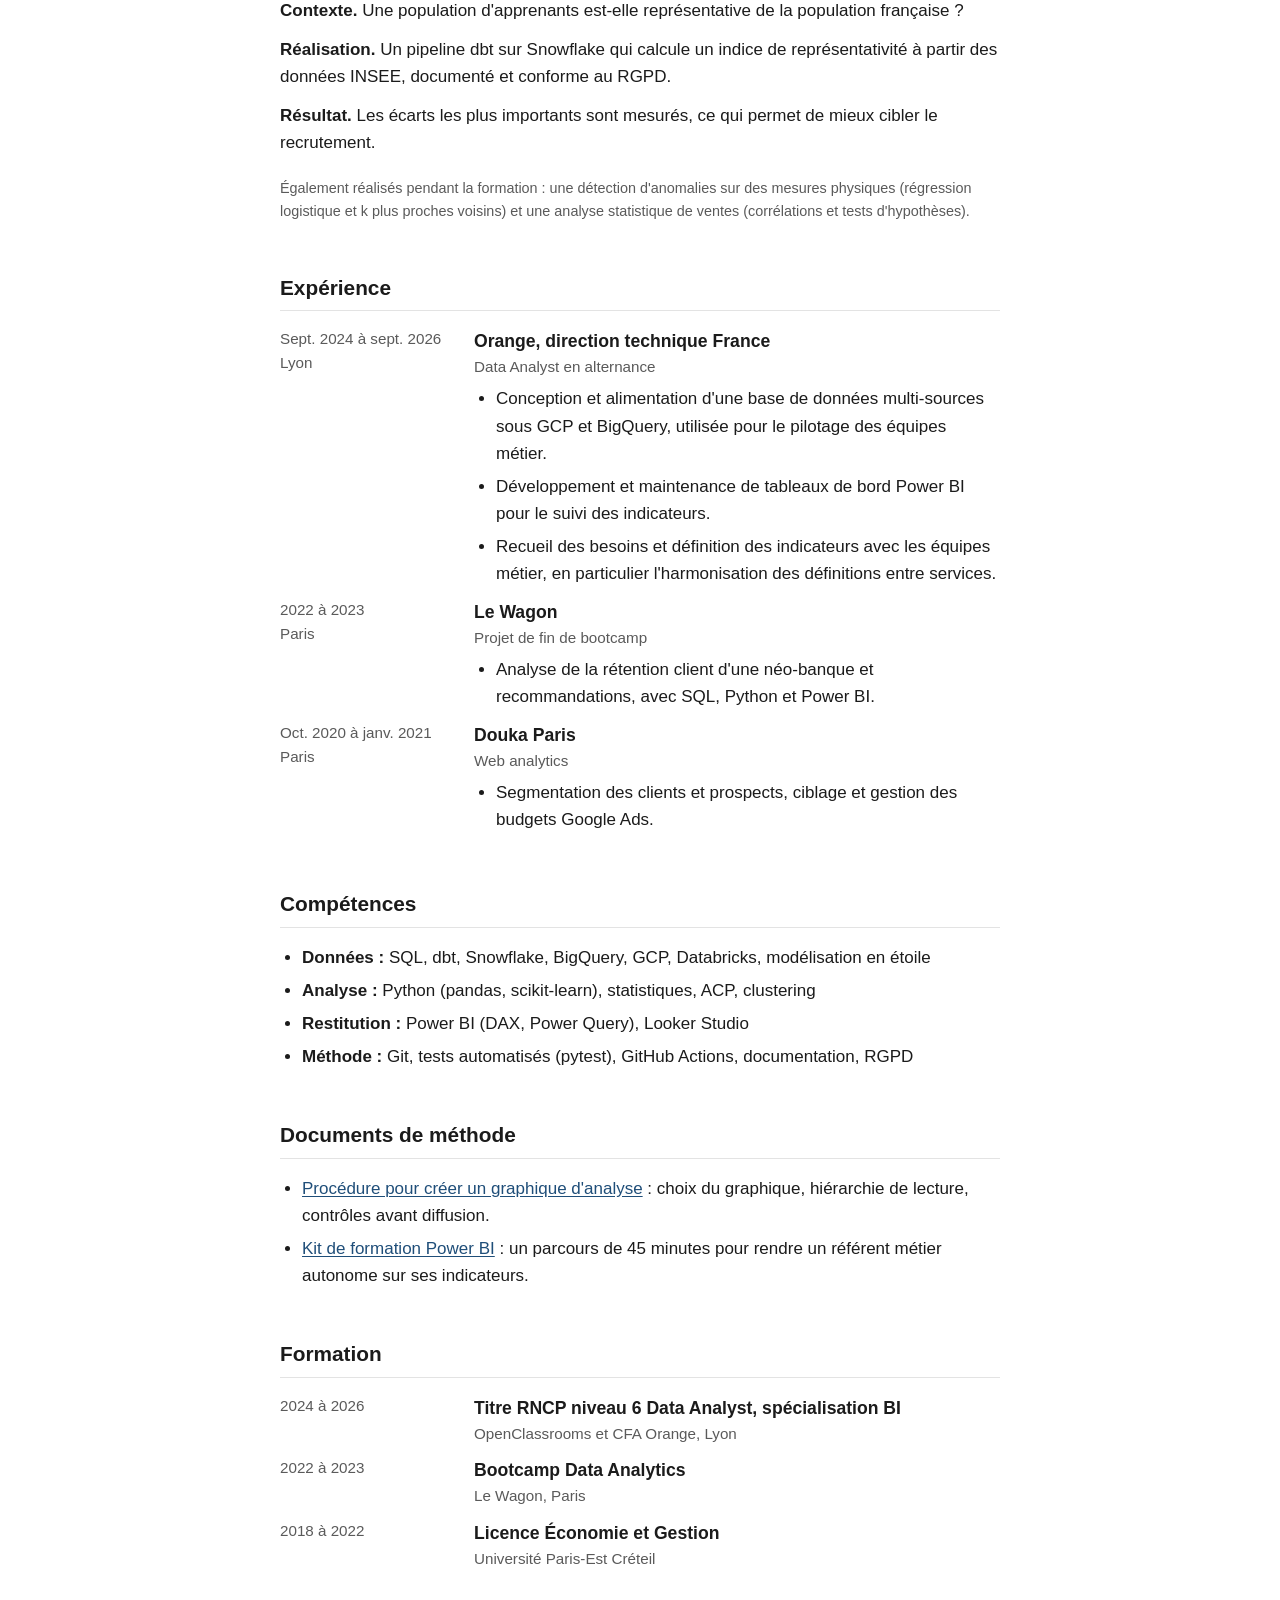
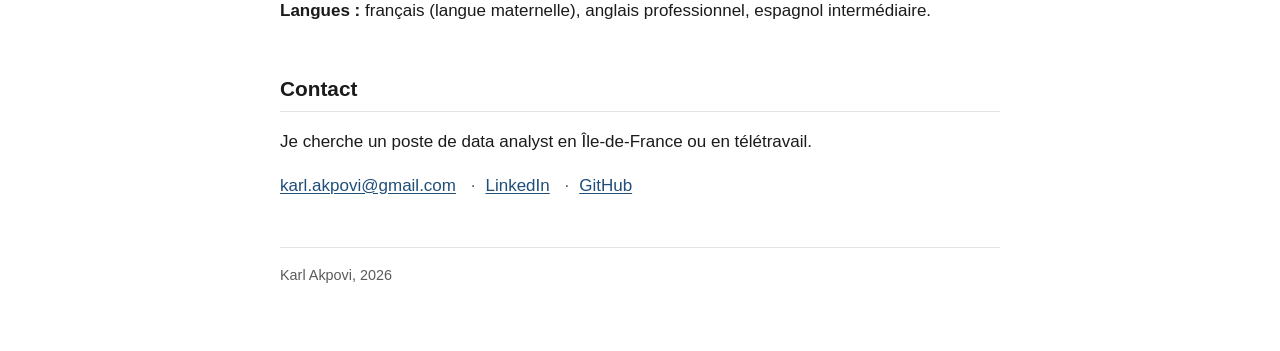
==== commit c9274b0d: "Retire la mention d'un rapport Power BI déjà réalisé Le rapport Power BI est en préparation : seuls " ====
--- a/index.html
+++ b/index.html
@@ -28,7 +28,7 @@
 
 <section class="project">
   <h3>VGC Meta Overview (projet personnel)</h3>
-  <p class="meta">Python, pandas, GitHub Actions, modèle en étoile, Power BI</p>
+  <p class="meta">Python, pandas, GitHub Actions, modèle en étoile</p>
   <p><strong>Contexte.</strong> Smogon publie chaque mois les statistiques du jeu compétitif Pokémon, mais aucun site n'en garde l'historique. On ne peut donc pas suivre ce qui change d'un mois à l'autre.</p>
   <p><strong>Réalisation.</strong> Un pipeline Python qui récupère les fichiers chaque mois (près de 450 000 équipes en septembre 2026), les transforme en modèle en étoile et les archive sur GitHub. Il est couvert par 15 tests et s'exécute tout seul grâce à GitHub Actions. Les données alimentent un tableau de bord.</p>
   <p><strong>Résultat.</strong> On distingue les Pokémon simplement populaires de ceux que les meilleurs joueurs adoptent en premier. C'est la même question que comparer la part de marché d'un produit à son adoption par les clients les plus exigeants.</p>
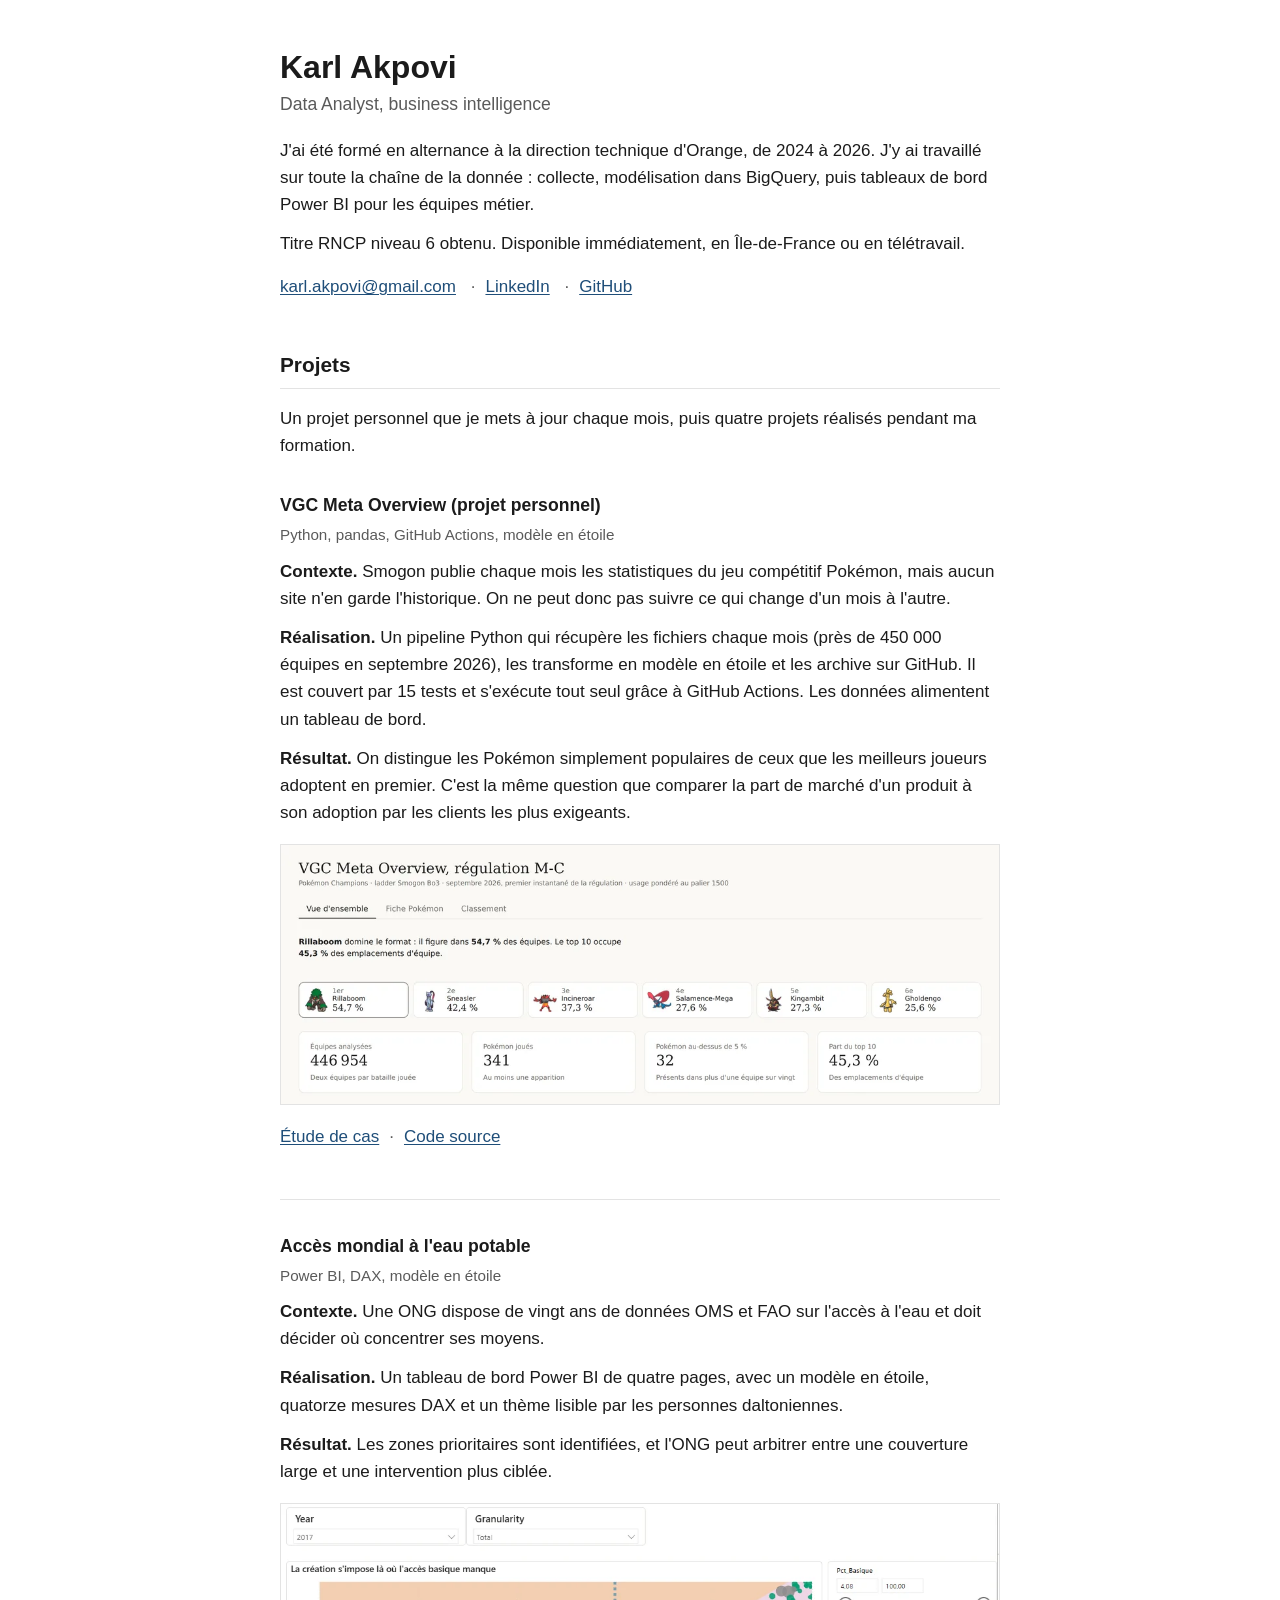
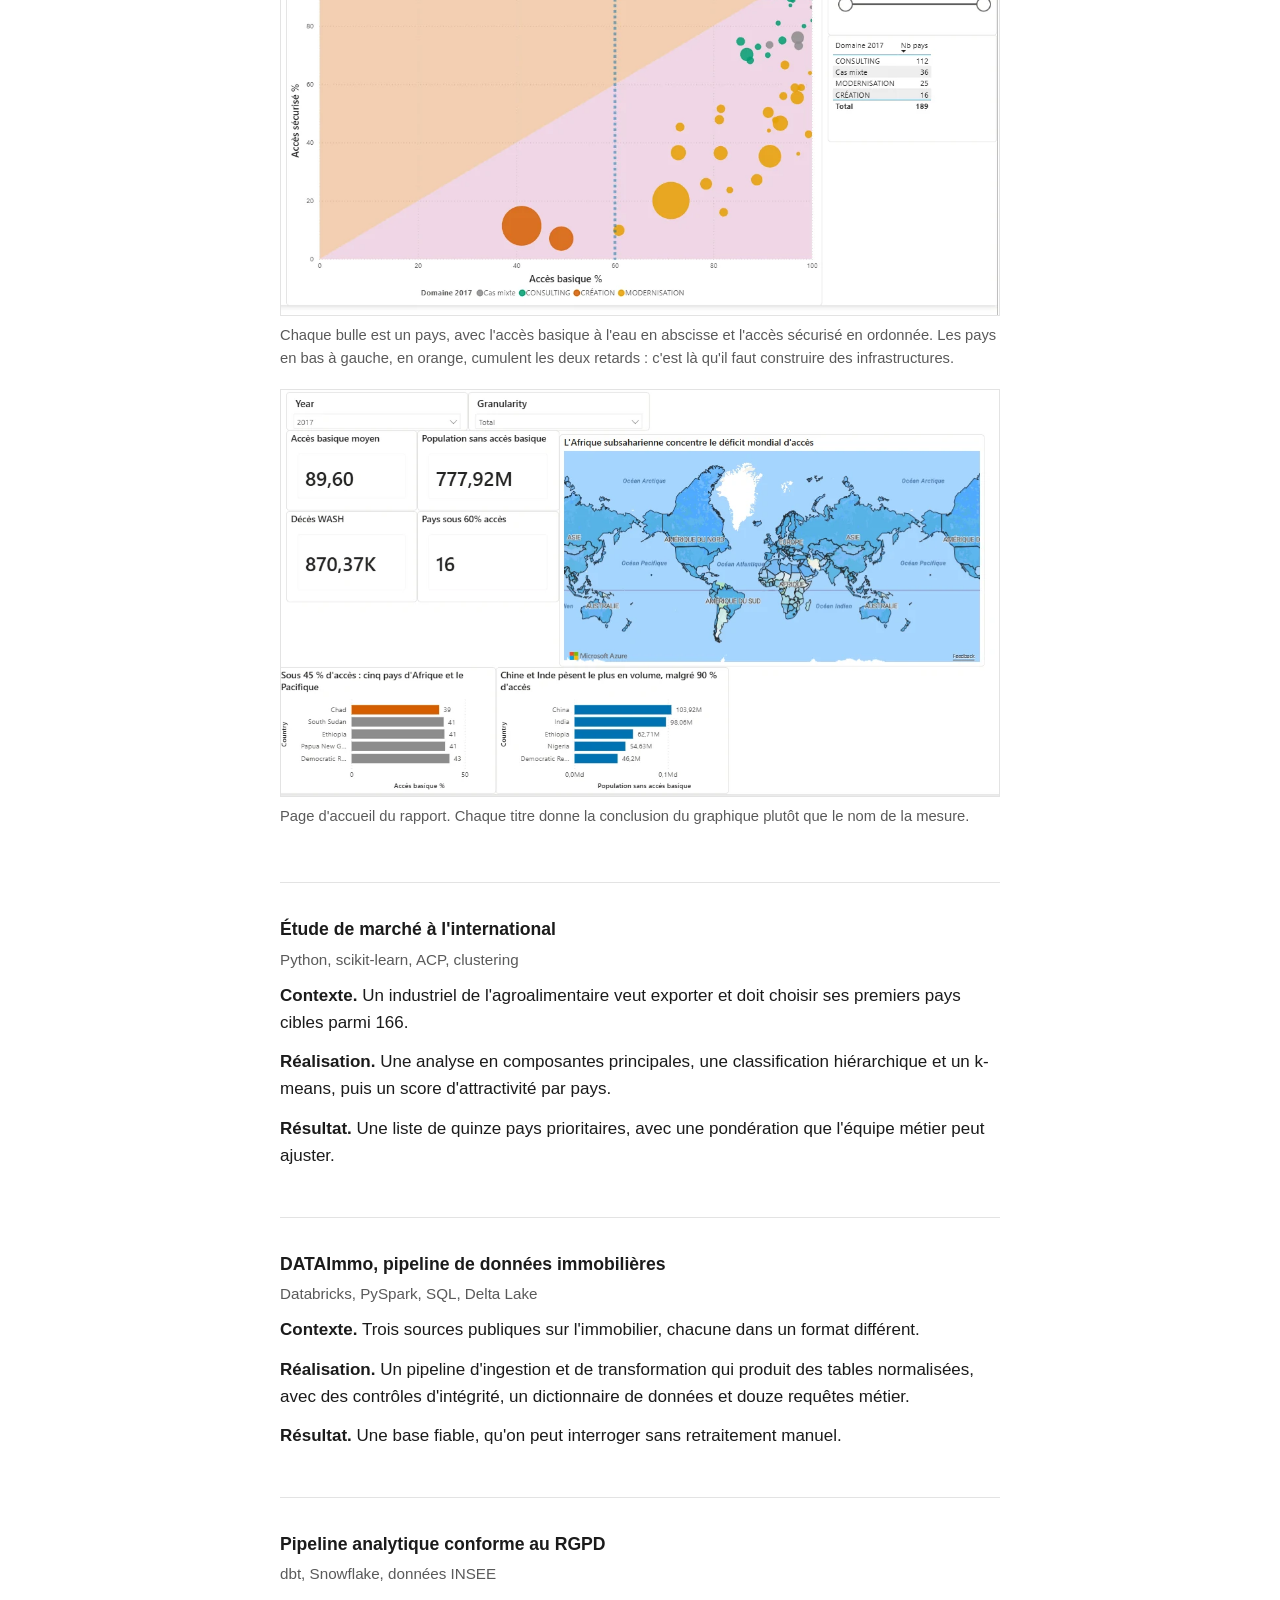
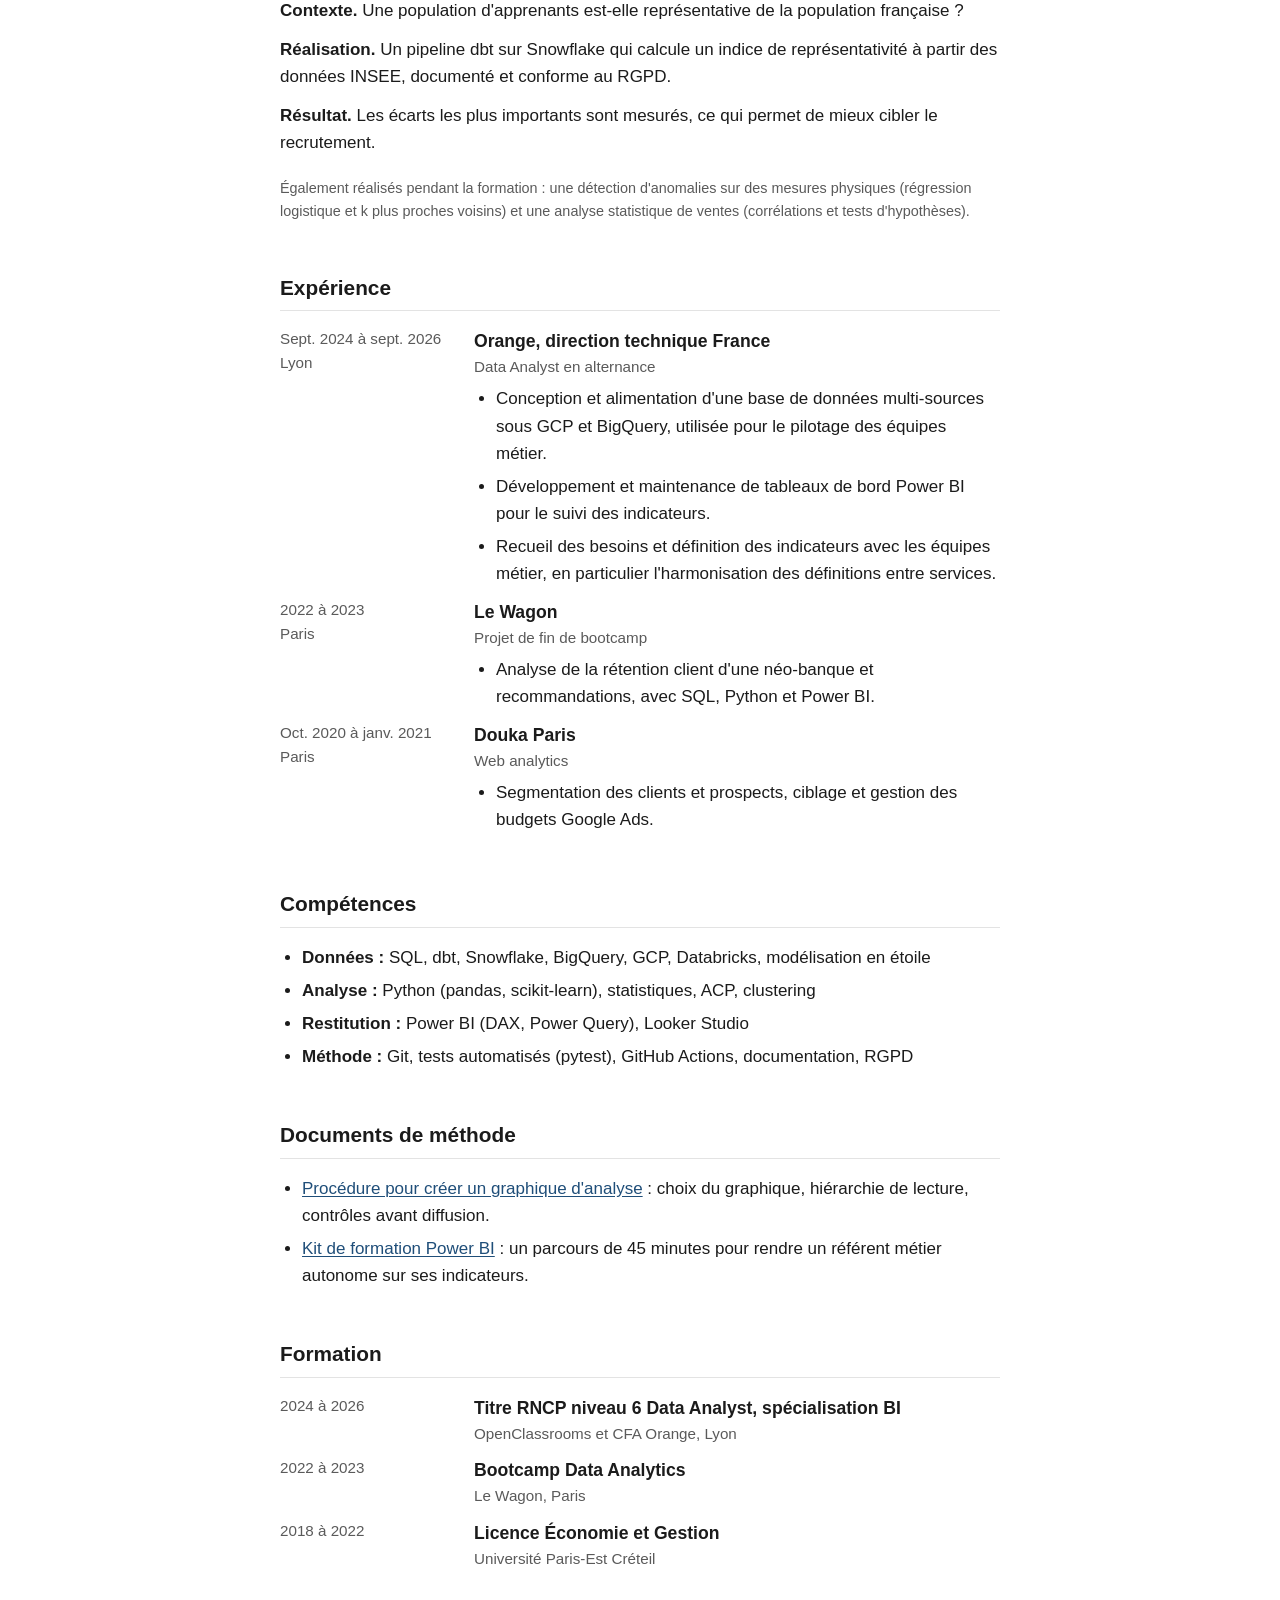
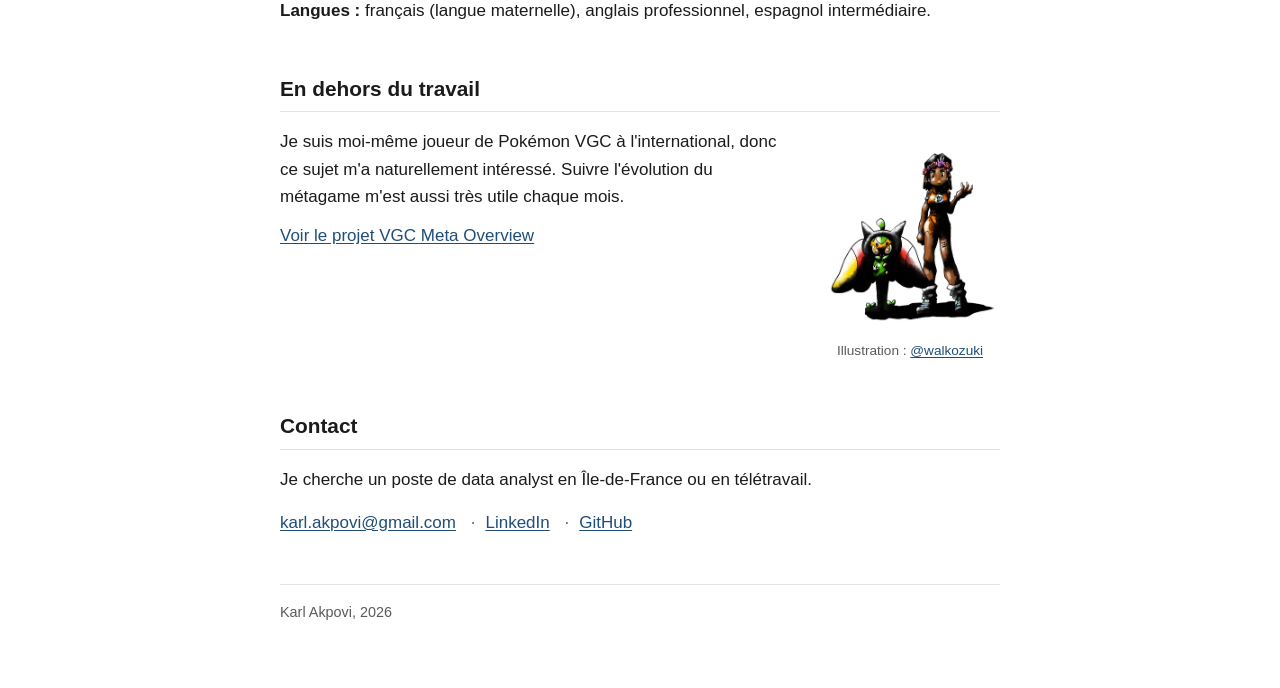
==== commit 7f576d81: "Section « En dehors du travail » avec l'illustration de @walkozuki Texte rédigé par Karl, repris aus" ====
--- a/index.html
+++ b/index.html
@@ -131,6 +131,18 @@
 </div>
 <p><strong>Langues :</strong> français (langue maternelle), anglais professionnel, espagnol intermédiaire.</p>
 
+<h2 id="hors-travail">En dehors du travail</h2>
+<div class="hero">
+  <div>
+    <p>Je suis moi-même joueur de Pokémon VGC à l'international, donc ce sujet m'a naturellement intéressé. Suivre l'évolution du métagame m'est aussi très utile chaque mois.</p>
+    <p><a href="vgc.html">Voir le projet VGC Meta Overview</a></p>
+  </div>
+  <figure class="illus">
+    <img src="img/illustration-dragona.webp" width="400" height="438" loading="lazy" decoding="async" alt="Illustration : une dresseuse et son Pokémon, dans un style inspiré de JoJo.">
+    <figcaption>Illustration : <a href="https://www.instagram.com/walkozuki/">@walkozuki</a></figcaption>
+  </figure>
+</div>
+
 <h2 id="contact">Contact</h2>
 <p>Je cherche un poste de data analyst en Île-de-France ou en télétravail.</p>
 <p class="links">
--- a/style.css
+++ b/style.css
@@ -61,7 +61,15 @@
 .small { font-size: .9rem; color: var(--muted); }
 footer { border-top: 1px solid var(--line); margin-top: 48px; padding-top: 16px; font-size: .9rem; color: var(--muted); }
 
+/* illustration de l'étude de cas */
+.hero { display: grid; grid-template-columns: minmax(0, 1fr) 180px; gap: 28px; align-items: start; }
+.illus { margin: 6px 0 0; }
+.illus img { border: none; }
+.illus figcaption { text-align: center; font-size: .85rem; }
+
 @media (max-width: 640px) {
+  .hero { grid-template-columns: 1fr; gap: 0; }
+  .illus { max-width: 150px; margin: 8px auto 0; }
   body { font-size: 16px; }
   .page { padding-top: 32px; }
   h1 { font-size: 1.7rem; }
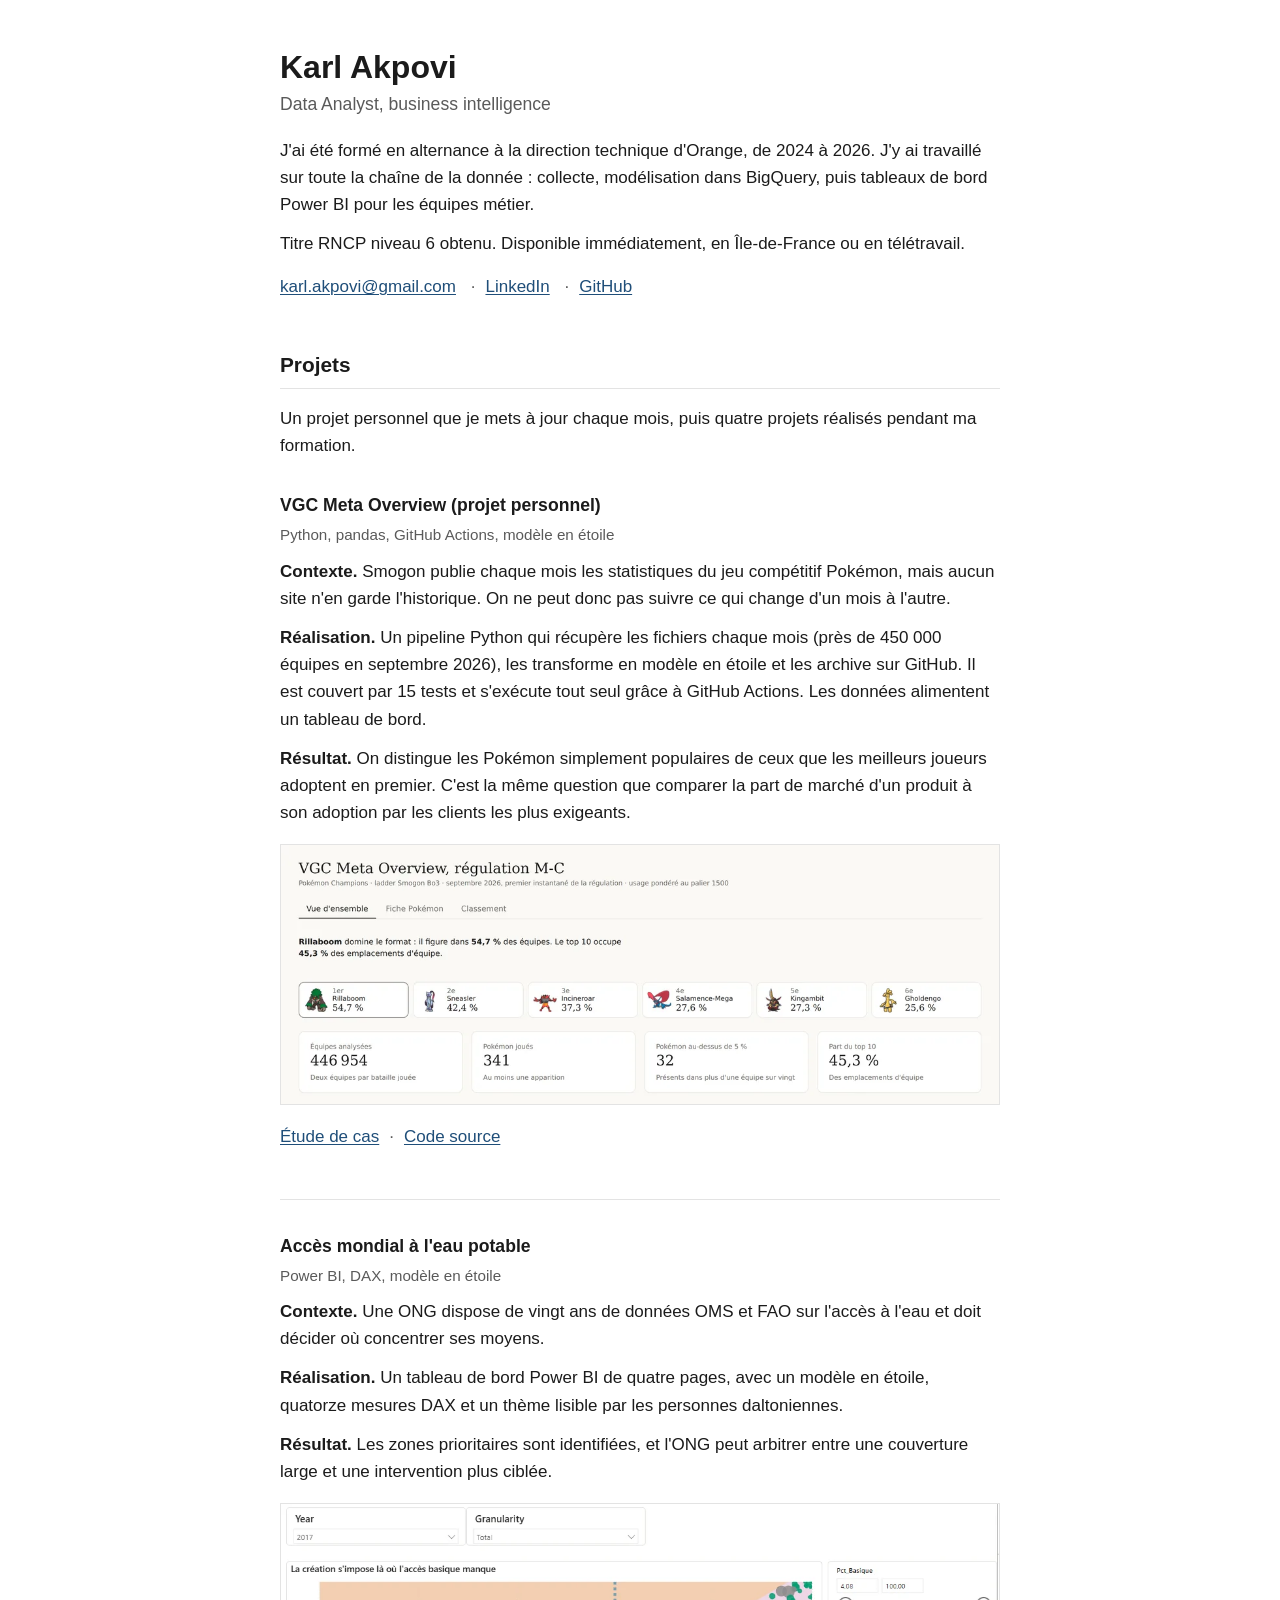
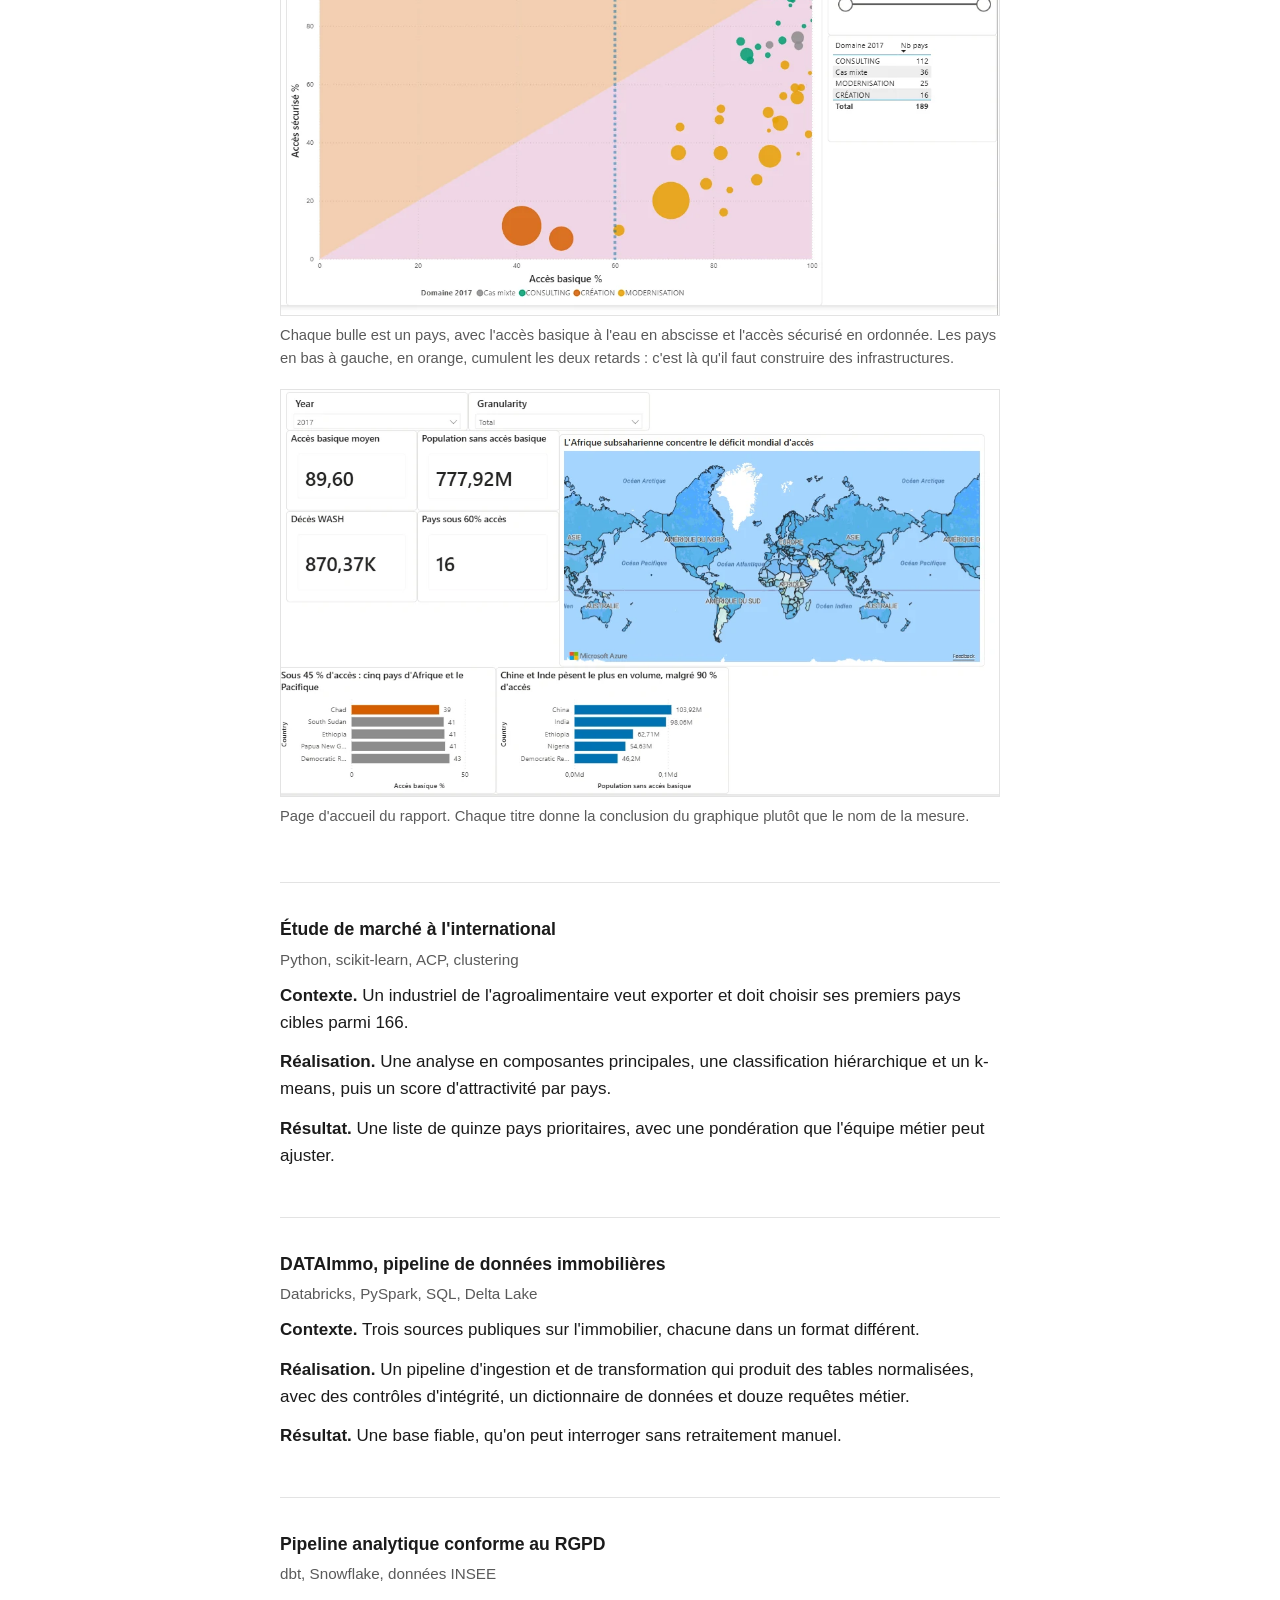
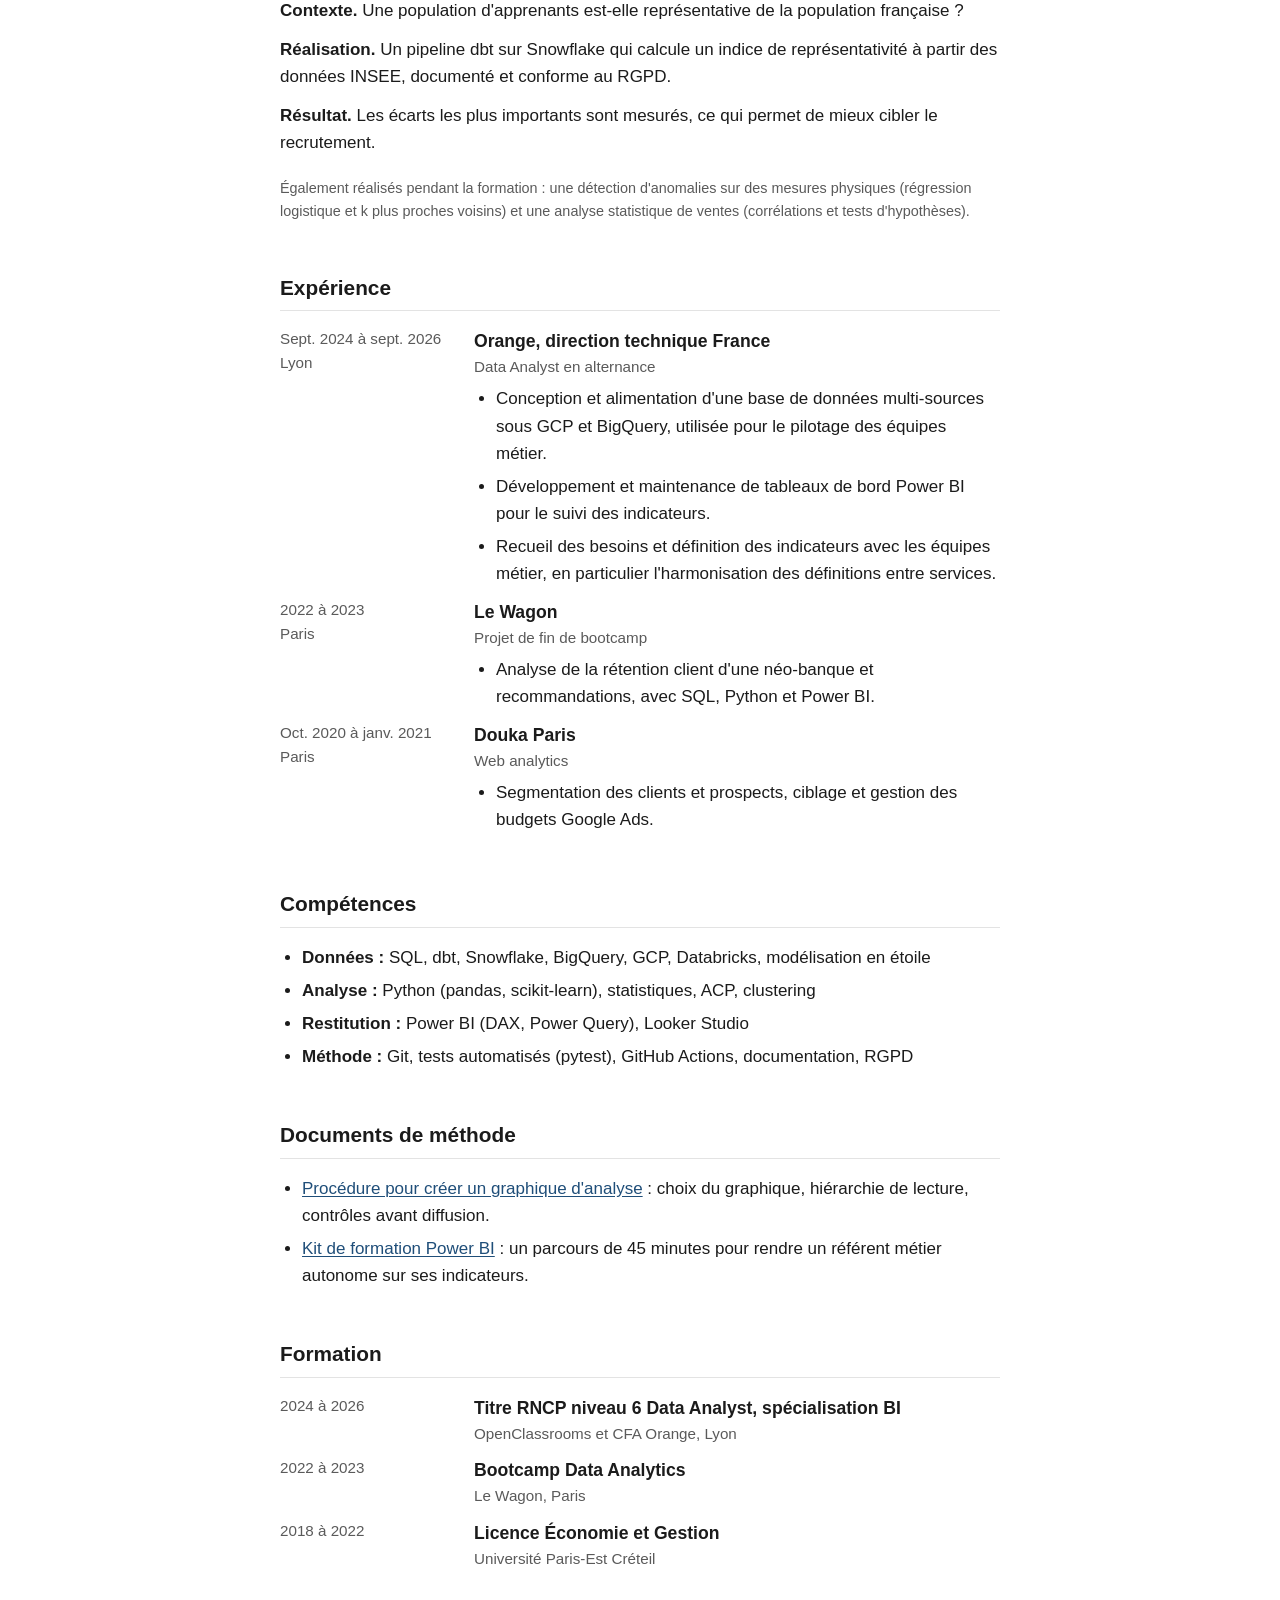
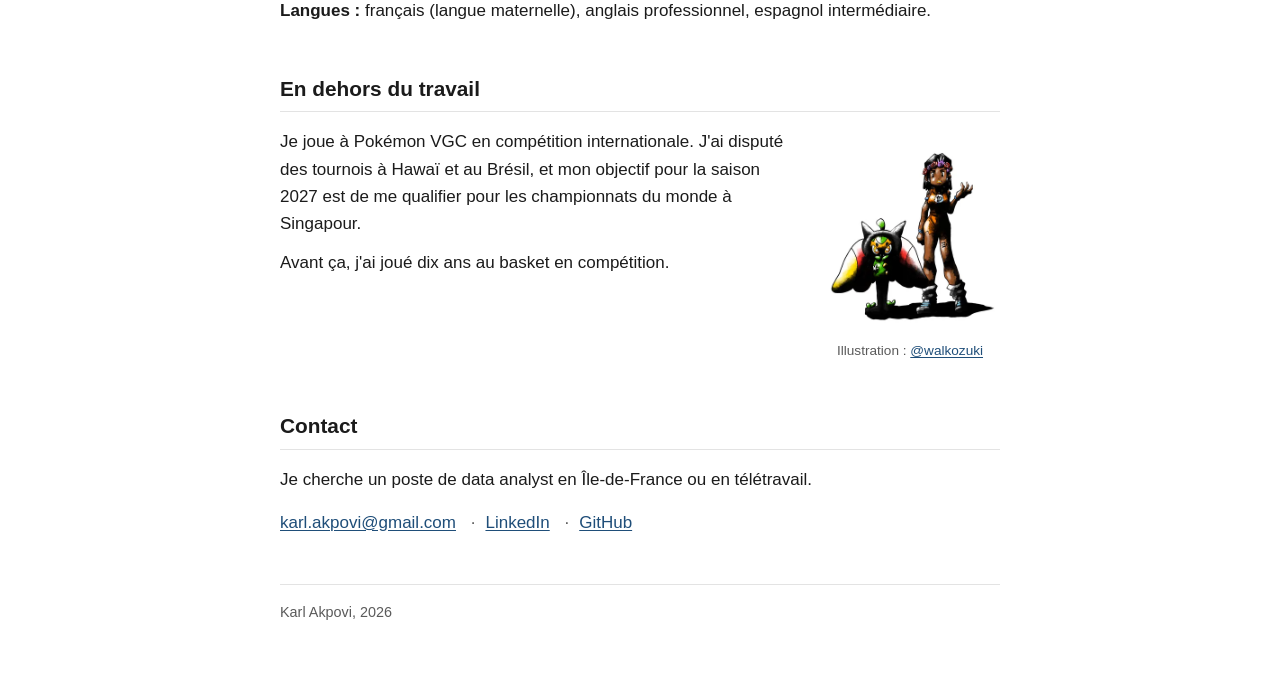
==== commit f49730a2: "Section « En dehors du travail » réécrite par Karl" ====
--- a/index.html
+++ b/index.html
@@ -134,8 +134,8 @@
 <h2 id="hors-travail">En dehors du travail</h2>
 <div class="hero">
   <div>
-    <p>Je suis moi-même joueur de Pokémon VGC à l'international, donc ce sujet m'a naturellement intéressé. Suivre l'évolution du métagame m'est aussi très utile chaque mois.</p>
-    <p><a href="vgc.html">Voir le projet VGC Meta Overview</a></p>
+    <p>Je joue à Pokémon VGC en compétition internationale. J'ai disputé des tournois à Hawaï et au Brésil, et mon objectif pour la saison 2027 est de me qualifier pour les championnats du monde à Singapour.</p>
+    <p>Avant ça, j'ai joué dix ans au basket en compétition.</p>
   </div>
   <figure class="illus">
     <img src="img/illustration-dragona.webp" width="400" height="438" loading="lazy" decoding="async" alt="Illustration : une dresseuse et son Pokémon, dans un style inspiré de JoJo.">
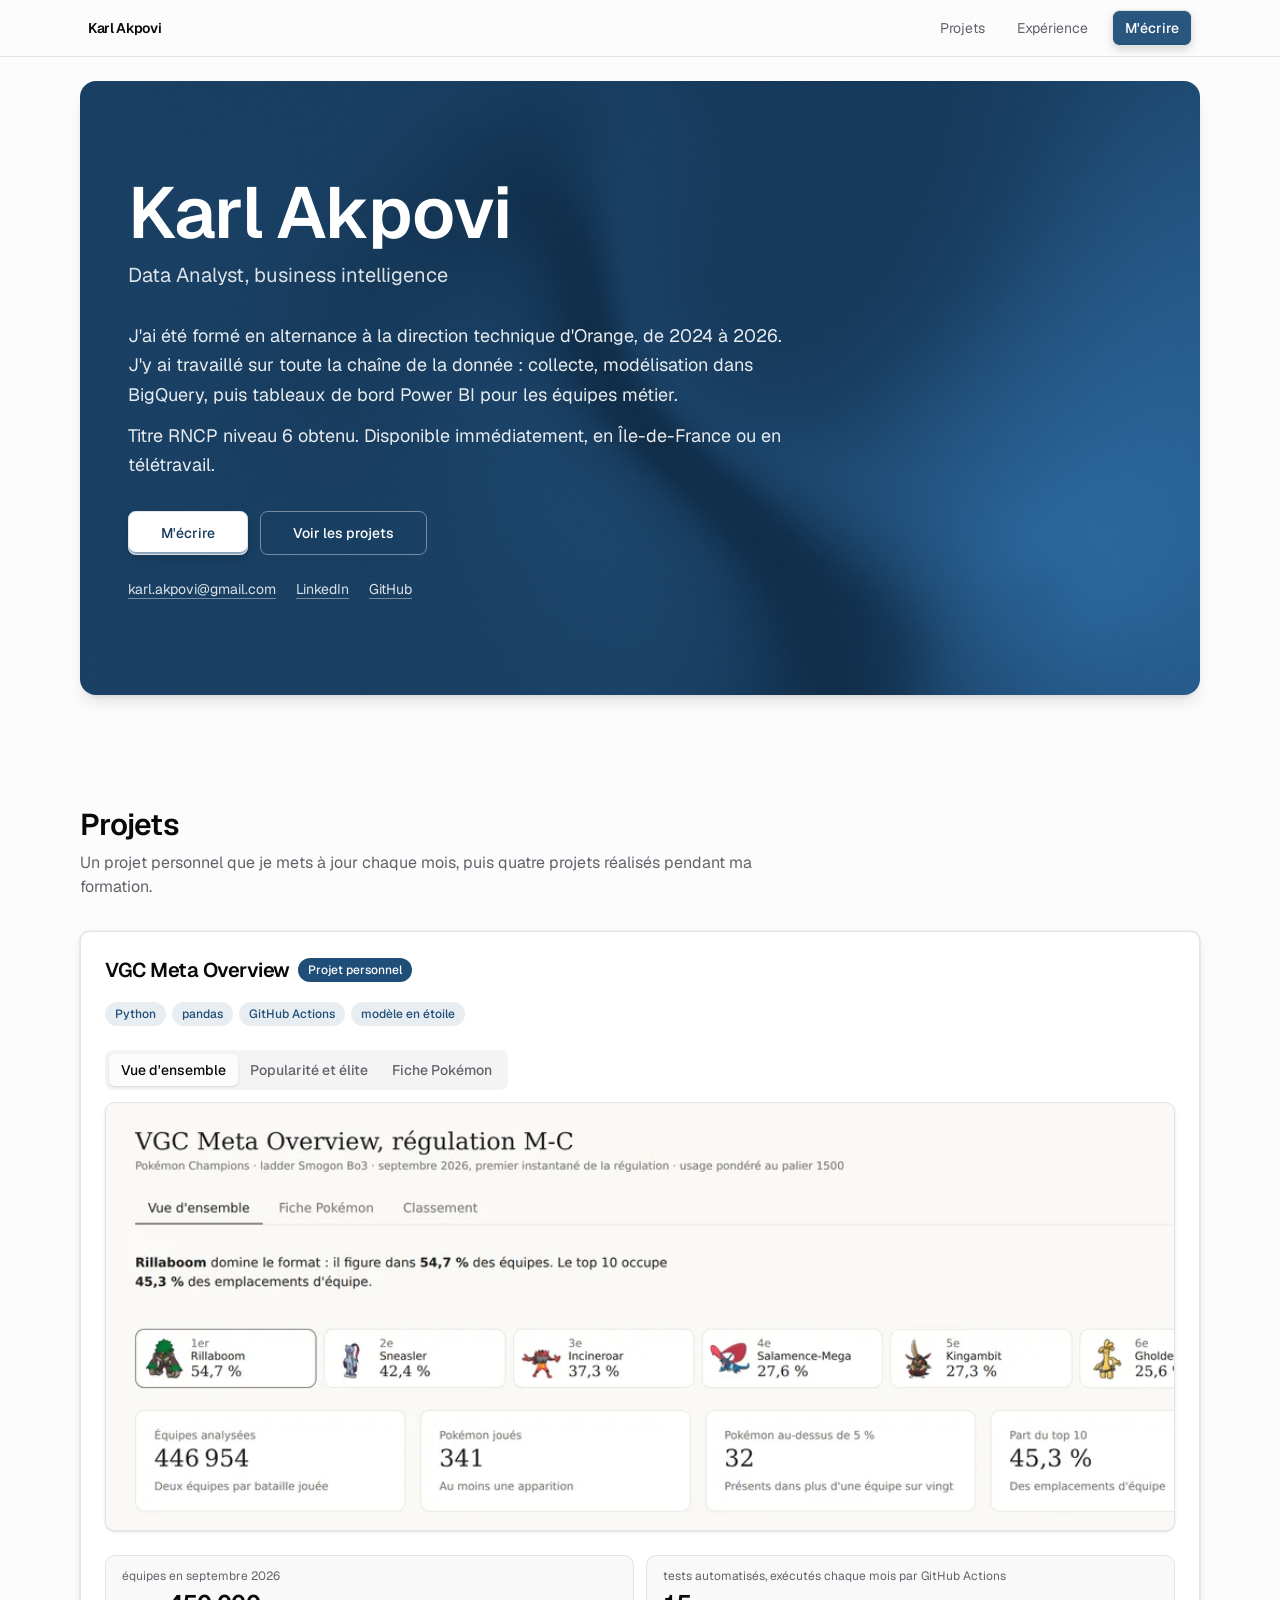
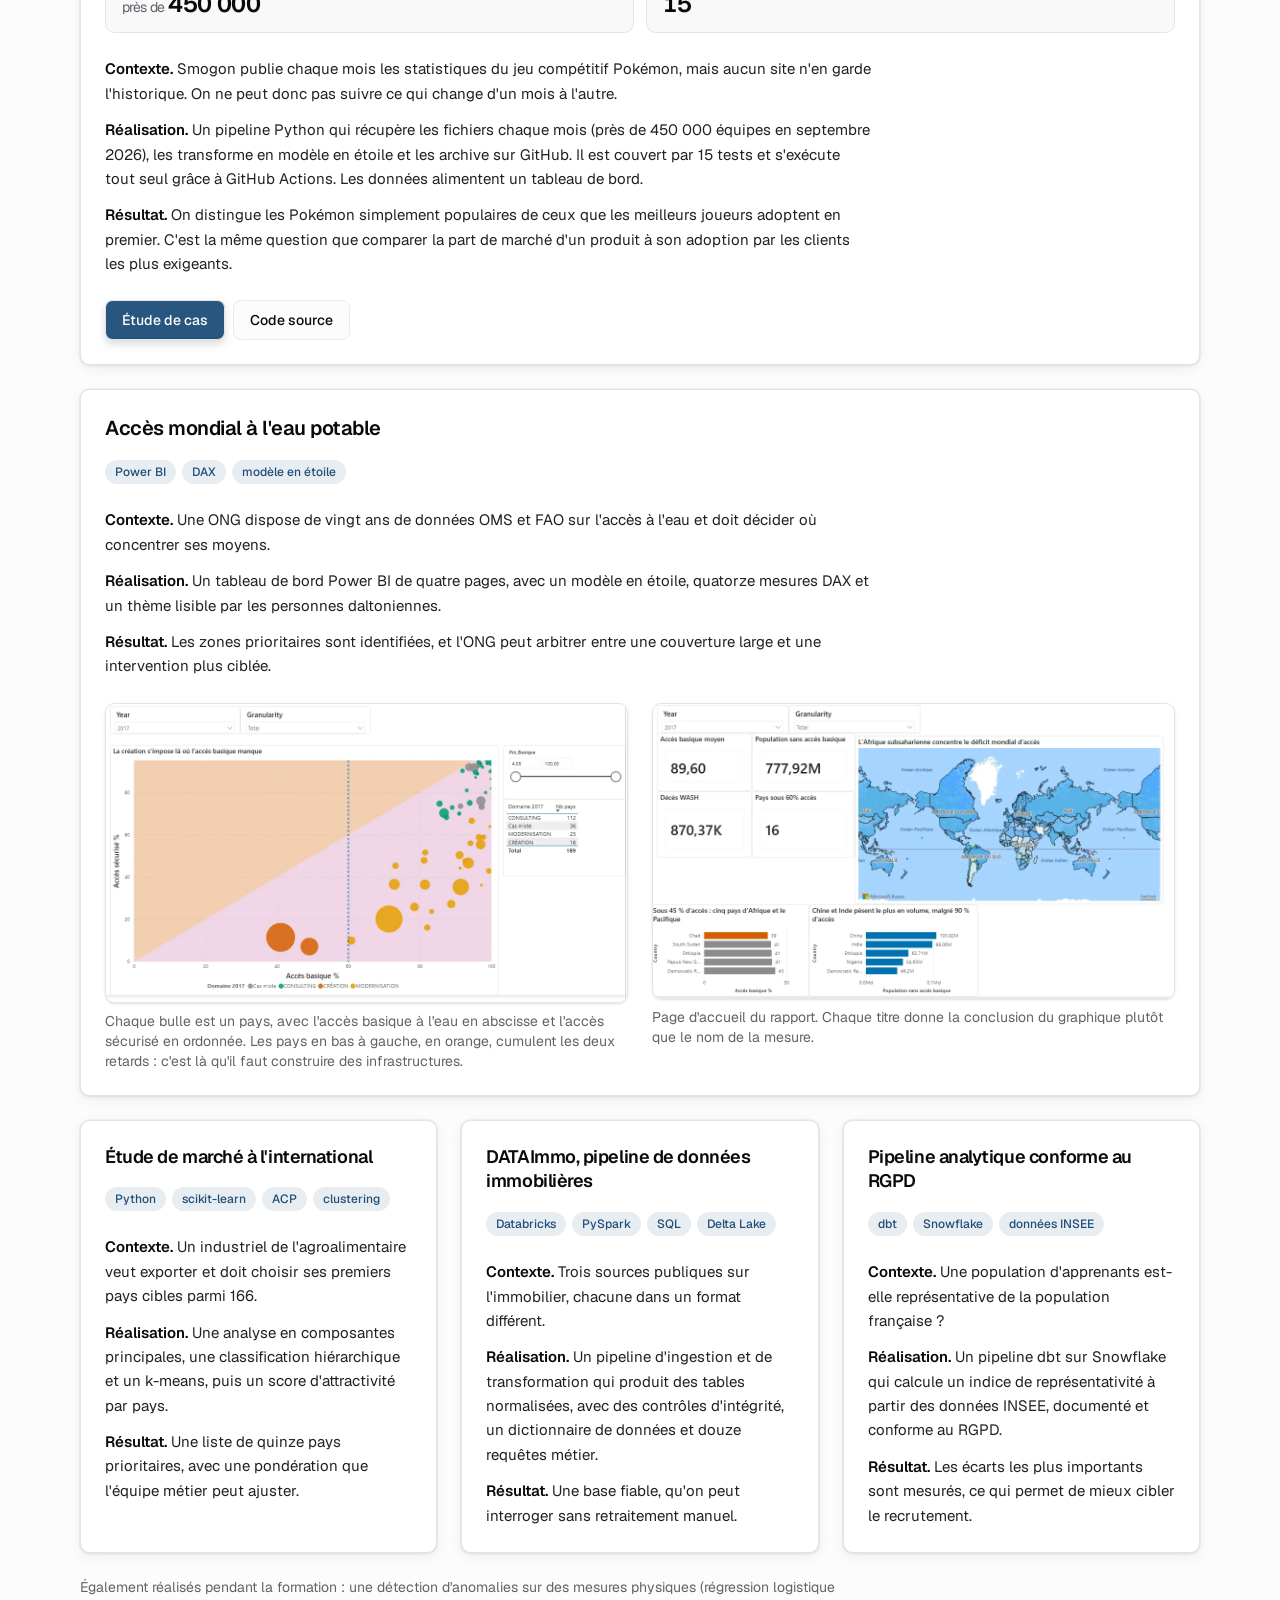
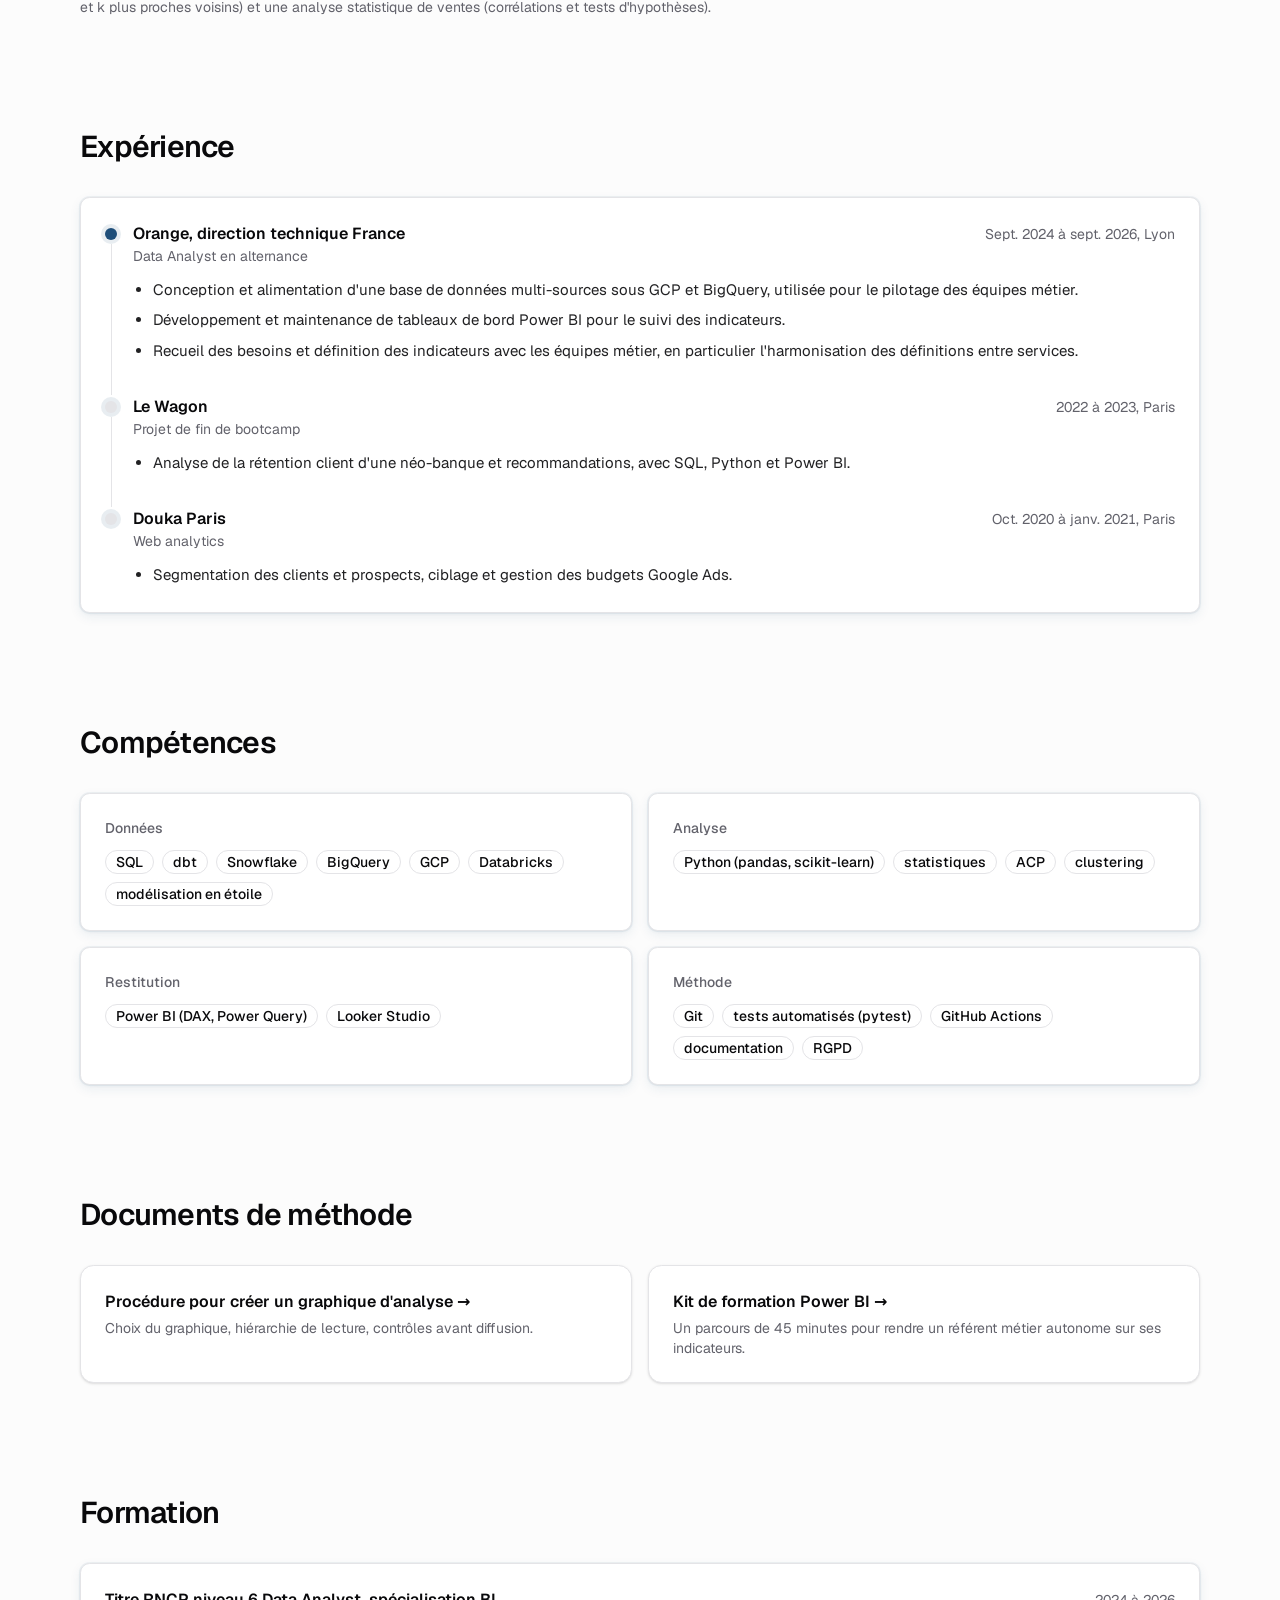
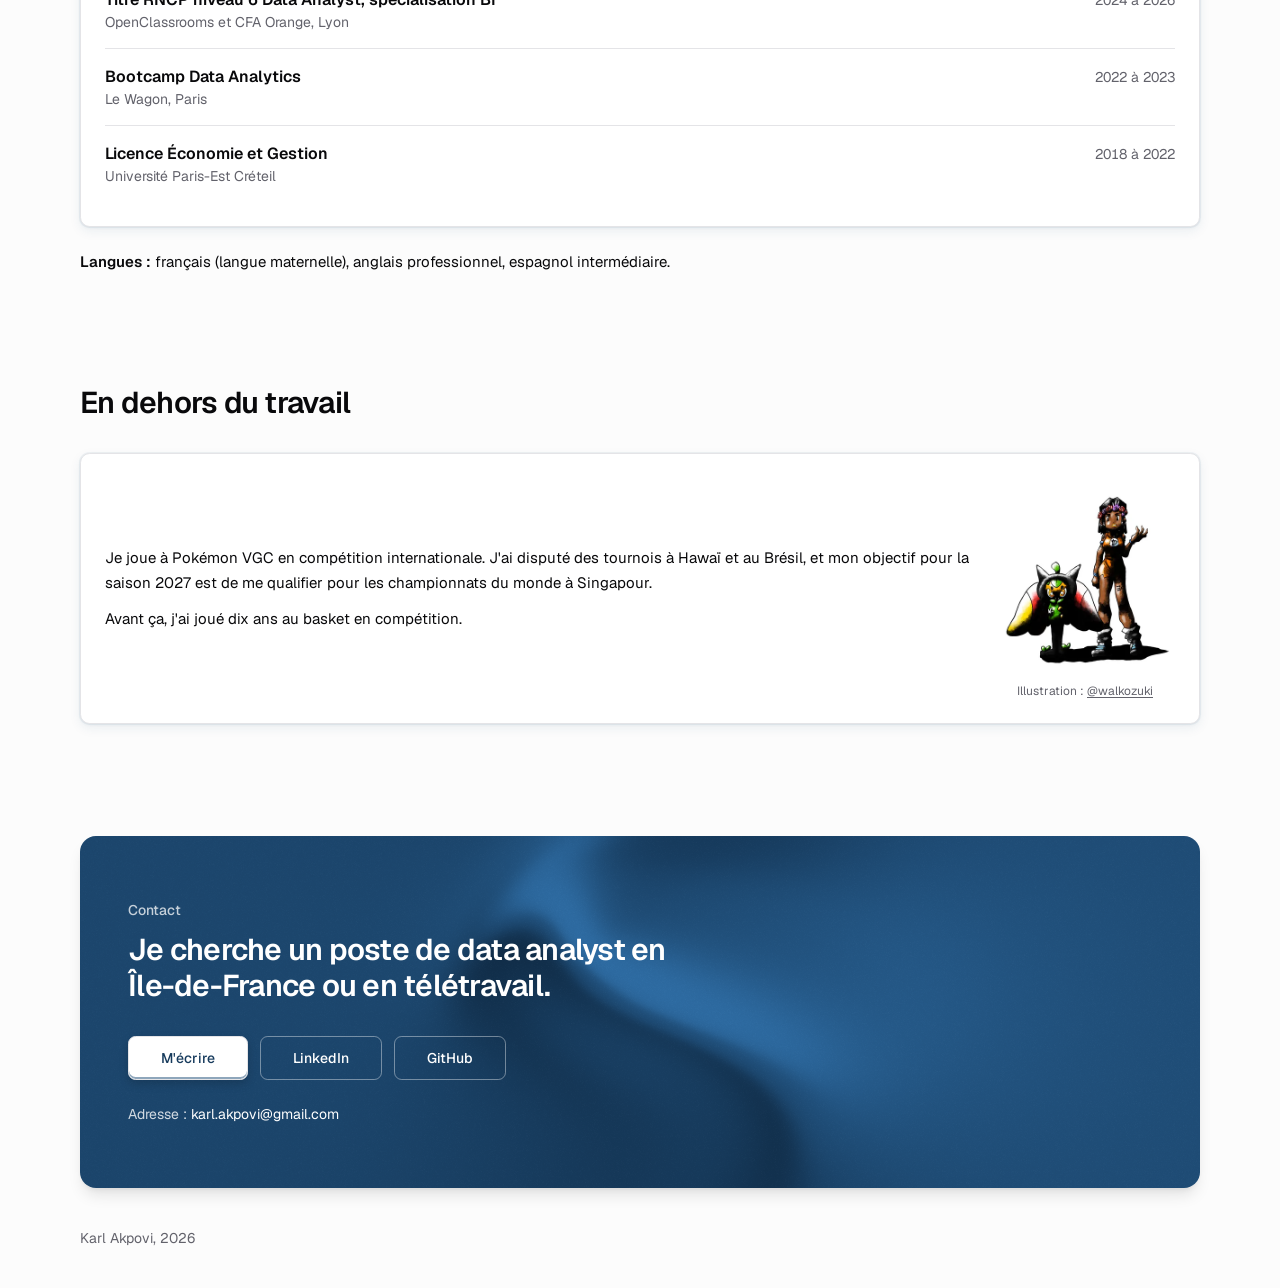
==== commit eb3c4dc4: "Page d'accueil en React, optimisée pour mobile - Nouvelle page d'accueil React compilée (assets/), c" ====
--- a/index.html
+++ b/index.html
@@ -2,157 +2,15 @@
 <html lang="fr">
 <head>
 <meta charset="UTF-8">
-<meta name="viewport" content="width=device-width, initial-scale=1.0">
+<meta name="viewport" content="width=device-width, initial-scale=1.0, viewport-fit=cover">
 <title>Karl Akpovi · Data Analyst</title>
 <meta name="description" content="Karl Akpovi, data analyst en business intelligence. Power BI, SQL, dbt, BigQuery, Python. Disponible en Île-de-France ou en télétravail.">
-<link rel="stylesheet" href="style.css">
+<link rel="preload" href="./assets/geist-latin-wght-normal-BgDaEnEv.woff2" as="font" type="font/woff2" crossorigin>
+<link rel="stylesheet" href="./assets/index-2R3gEWIu.css">
+<script type="module" src="./assets/index-v2-perf.js"></script>
 </head>
 <body>
-<div class="page">
-
-<header>
-  <h1>Karl Akpovi</h1>
-  <p class="role">Data Analyst, business intelligence</p>
-  <p>J'ai été formé en alternance à la direction technique d'Orange, de 2024 à 2026. J'y ai travaillé sur toute la chaîne de la donnée : collecte, modélisation dans BigQuery, puis tableaux de bord Power BI pour les équipes métier.</p>
-  <p>Titre RNCP niveau 6 obtenu. Disponible immédiatement, en Île-de-France ou en télétravail.</p>
-  <p class="links">
-    <a href="mailto:karl.akpovi@gmail.com">karl.akpovi@gmail.com</a>
-    <a href="https://www.linkedin.com/in/karlakpovi">LinkedIn</a>
-    <a href="https://github.com/karlfring">GitHub</a>
-  </p>
-</header>
-
-<main>
-<h2 id="projets">Projets</h2>
-<p>Un projet personnel que je mets à jour chaque mois, puis quatre projets réalisés pendant ma formation.</p>
-
-<section class="project">
-  <h3>VGC Meta Overview (projet personnel)</h3>
-  <p class="meta">Python, pandas, GitHub Actions, modèle en étoile</p>
-  <p><strong>Contexte.</strong> Smogon publie chaque mois les statistiques du jeu compétitif Pokémon, mais aucun site n'en garde l'historique. On ne peut donc pas suivre ce qui change d'un mois à l'autre.</p>
-  <p><strong>Réalisation.</strong> Un pipeline Python qui récupère les fichiers chaque mois (près de 450 000 équipes en septembre 2026), les transforme en modèle en étoile et les archive sur GitHub. Il est couvert par 15 tests et s'exécute tout seul grâce à GitHub Actions. Les données alimentent un tableau de bord.</p>
-  <p><strong>Résultat.</strong> On distingue les Pokémon simplement populaires de ceux que les meilleurs joueurs adoptent en premier. C'est la même question que comparer la part de marché d'un produit à son adoption par les clients les plus exigeants.</p>
-  <figure>
-    <a href="vgc.html"><img src="img/vgc-apercu.webp" width="1100" height="397" loading="lazy" decoding="async" alt="Haut du tableau de bord VGC Meta Overview : synthèse, podium des Pokémon les plus joués et indicateurs clés."></a>
-  </figure>
-  <p class="links"><a href="vgc.html">Étude de cas</a><a href="https://github.com/karlfring/vgc-meta-observatory">Code source</a></p>
-</section>
-
-<section class="project">
-  <h3>Accès mondial à l'eau potable</h3>
-  <p class="meta">Power BI, DAX, modèle en étoile</p>
-  <p><strong>Contexte.</strong> Une ONG dispose de vingt ans de données OMS et FAO sur l'accès à l'eau et doit décider où concentrer ses moyens.</p>
-  <p><strong>Réalisation.</strong> Un tableau de bord Power BI de quatre pages, avec un modèle en étoile, quatorze mesures DAX et un thème lisible par les personnes daltoniennes.</p>
-  <p><strong>Résultat.</strong> Les zones prioritaires sont identifiées, et l'ONG peut arbitrer entre une couverture large et une intervention plus ciblée.</p>
-  <figure>
-    <img src="img/dwfa-ciblage.webp" width="1098" height="628" loading="lazy" decoding="async" alt="Nuage de points croisant accès basique et accès sécurisé, chaque pays étant classé en création, modernisation, consulting ou cas mixte.">
-    <figcaption>Chaque bulle est un pays, avec l'accès basique à l'eau en abscisse et l'accès sécurisé en ordonnée. Les pays en bas à gauche, en orange, cumulent les deux retards : c'est là qu'il faut construire des infrastructures.</figcaption>
-  </figure>
-  <figure>
-    <img src="img/dwfa-vue-monde.webp" width="1086" height="614" loading="lazy" decoding="async" alt="Page monde du tableau de bord : indicateurs clés, carte mondiale et classements des pays les plus en retard et les plus peuplés sans accès.">
-    <figcaption>Page d'accueil du rapport. Chaque titre donne la conclusion du graphique plutôt que le nom de la mesure.</figcaption>
-  </figure>
-</section>
-
-<section class="project">
-  <h3>Étude de marché à l'international</h3>
-  <p class="meta">Python, scikit-learn, ACP, clustering</p>
-  <p><strong>Contexte.</strong> Un industriel de l'agroalimentaire veut exporter et doit choisir ses premiers pays cibles parmi 166.</p>
-  <p><strong>Réalisation.</strong> Une analyse en composantes principales, une classification hiérarchique et un k-means, puis un score d'attractivité par pays.</p>
-  <p><strong>Résultat.</strong> Une liste de quinze pays prioritaires, avec une pondération que l'équipe métier peut ajuster.</p>
-</section>
-
-<section class="project">
-  <h3>DATAImmo, pipeline de données immobilières</h3>
-  <p class="meta">Databricks, PySpark, SQL, Delta Lake</p>
-  <p><strong>Contexte.</strong> Trois sources publiques sur l'immobilier, chacune dans un format différent.</p>
-  <p><strong>Réalisation.</strong> Un pipeline d'ingestion et de transformation qui produit des tables normalisées, avec des contrôles d'intégrité, un dictionnaire de données et douze requêtes métier.</p>
-  <p><strong>Résultat.</strong> Une base fiable, qu'on peut interroger sans retraitement manuel.</p>
-</section>
-
-<section class="project">
-  <h3>Pipeline analytique conforme au RGPD</h3>
-  <p class="meta">dbt, Snowflake, données INSEE</p>
-  <p><strong>Contexte.</strong> Une population d'apprenants est-elle représentative de la population française ?</p>
-  <p><strong>Réalisation.</strong> Un pipeline dbt sur Snowflake qui calcule un indice de représentativité à partir des données INSEE, documenté et conforme au RGPD.</p>
-  <p><strong>Résultat.</strong> Les écarts les plus importants sont mesurés, ce qui permet de mieux cibler le recrutement.</p>
-</section>
-
-<p class="small">Également réalisés pendant la formation : une détection d'anomalies sur des mesures physiques (régression logistique et k plus proches voisins) et une analyse statistique de ventes (corrélations et tests d'hypothèses).</p>
-
-<h2 id="experience">Expérience</h2>
-<div class="cv">
-  <p class="when">Sept. 2024 à sept. 2026<br>Lyon</p>
-  <div>
-    <h3>Orange, direction technique France</h3>
-    <p class="meta">Data Analyst en alternance</p>
-    <ul>
-      <li>Conception et alimentation d'une base de données multi-sources sous GCP et BigQuery, utilisée pour le pilotage des équipes métier.</li>
-      <li>Développement et maintenance de tableaux de bord Power BI pour le suivi des indicateurs.</li>
-      <li>Recueil des besoins et définition des indicateurs avec les équipes métier, en particulier l'harmonisation des définitions entre services.</li>
-    </ul>
-  </div>
-  <p class="when">2022 à 2023<br>Paris</p>
-  <div>
-    <h3>Le Wagon</h3>
-    <p class="meta">Projet de fin de bootcamp</p>
-    <ul><li>Analyse de la rétention client d'une néo-banque et recommandations, avec SQL, Python et Power BI.</li></ul>
-  </div>
-  <p class="when">Oct. 2020 à janv. 2021<br>Paris</p>
-  <div>
-    <h3>Douka Paris</h3>
-    <p class="meta">Web analytics</p>
-    <ul><li>Segmentation des clients et prospects, ciblage et gestion des budgets Google Ads.</li></ul>
-  </div>
-</div>
-
-<h2 id="competences">Compétences</h2>
-<ul>
-  <li><strong>Données :</strong> SQL, dbt, Snowflake, BigQuery, GCP, Databricks, modélisation en étoile</li>
-  <li><strong>Analyse :</strong> Python (pandas, scikit-learn), statistiques, ACP, clustering</li>
-  <li><strong>Restitution :</strong> Power BI (DAX, Power Query), Looker Studio</li>
-  <li><strong>Méthode :</strong> Git, tests automatisés (pytest), GitHub Actions, documentation, RGPD</li>
-</ul>
-
-<h2 id="ressources">Documents de méthode</h2>
-<ul>
-  <li><a href="procedure-graphique-analyse.html">Procédure pour créer un graphique d'analyse</a> : choix du graphique, hiérarchie de lecture, contrôles avant diffusion.</li>
-  <li><a href="kit-onboarding-powerbi.html">Kit de formation Power BI</a> : un parcours de 45 minutes pour rendre un référent métier autonome sur ses indicateurs.</li>
-</ul>
-
-<h2 id="formation">Formation</h2>
-<div class="cv">
-  <p class="when">2024 à 2026</p>
-  <div><h3>Titre RNCP niveau 6 Data Analyst, spécialisation BI</h3><p class="meta">OpenClassrooms et CFA Orange, Lyon</p></div>
-  <p class="when">2022 à 2023</p>
-  <div><h3>Bootcamp Data Analytics</h3><p class="meta">Le Wagon, Paris</p></div>
-  <p class="when">2018 à 2022</p>
-  <div><h3>Licence Économie et Gestion</h3><p class="meta">Université Paris-Est Créteil</p></div>
-</div>
-<p><strong>Langues :</strong> français (langue maternelle), anglais professionnel, espagnol intermédiaire.</p>
-
-<h2 id="hors-travail">En dehors du travail</h2>
-<div class="hero">
-  <div>
-    <p>Je joue à Pokémon VGC en compétition internationale. J'ai disputé des tournois à Hawaï et au Brésil, et mon objectif pour la saison 2027 est de me qualifier pour les championnats du monde à Singapour.</p>
-    <p>Avant ça, j'ai joué dix ans au basket en compétition.</p>
-  </div>
-  <figure class="illus">
-    <img src="img/illustration-dragona.webp" width="400" height="438" loading="lazy" decoding="async" alt="Illustration : une dresseuse et son Pokémon, dans un style inspiré de JoJo.">
-    <figcaption>Illustration : <a href="https://www.instagram.com/walkozuki/">@walkozuki</a></figcaption>
-  </figure>
-</div>
-
-<h2 id="contact">Contact</h2>
-<p>Je cherche un poste de data analyst en Île-de-France ou en télétravail.</p>
-<p class="links">
-  <a href="mailto:karl.akpovi@gmail.com">karl.akpovi@gmail.com</a>
-  <a href="https://www.linkedin.com/in/karlakpovi">LinkedIn</a>
-  <a href="https://github.com/karlfring">GitHub</a>
-</p>
-</main>
-
-<footer>Karl Akpovi, 2026</footer>
-</div>
+<div id="root"></div>
+<noscript><p>Ce portfolio nécessite JavaScript. Contact : <a href="mailto:karl.akpovi@gmail.com">karl.akpovi@gmail.com</a></p></noscript>
 </body>
 </html>
--- a/assets/index-2R3gEWIu.css
+++ b/assets/index-2R3gEWIu.css
@@ -0,0 +1,2 @@
+/*! tailwindcss v4.3.3 | MIT License | https://tailwindcss.com */
+@layer properties{@supports (((-webkit-hyphens:none)) and (not (margin-trim:inline))) or ((-moz-orient:inline) and (not (color:rgb(from red r g b)))){*,:before,:after,::backdrop{--tw-space-y-reverse:0;--tw-divide-y-reverse:0;--tw-border-style:solid;--tw-leading:initial;--tw-font-weight:initial;--tw-tracking:initial;--tw-ordinal:initial;--tw-slashed-zero:initial;--tw-numeric-figure:initial;--tw-numeric-spacing:initial;--tw-numeric-fraction:initial;--tw-shadow:0 0 #0000;--tw-shadow-color:initial;--tw-shadow-alpha:100%;--tw-inset-shadow:0 0 #0000;--tw-inset-shadow-color:initial;--tw-inset-shadow-alpha:100%;--tw-ring-color:initial;--tw-ring-shadow:0 0 #0000;--tw-inset-ring-color:initial;--tw-inset-ring-shadow:0 0 #0000;--tw-ring-inset:initial;--tw-ring-offset-width:0px;--tw-ring-offset-color:#fff;--tw-ring-offset-shadow:0 0 #0000;--tw-outline-style:solid;--tw-blur:initial;--tw-brightness:initial;--tw-contrast:initial;--tw-grayscale:initial;--tw-hue-rotate:initial;--tw-invert:initial;--tw-opacity:initial;--tw-saturate:initial;--tw-sepia:initial;--tw-drop-shadow:initial;--tw-drop-shadow-color:initial;--tw-drop-shadow-alpha:100%;--tw-drop-shadow-size:initial;--tw-translate-x:0;--tw-translate-y:0;--tw-translate-z:0;--tw-animation-delay:0s;--tw-animation-direction:normal;--tw-animation-duration:initial;--tw-animation-fill-mode:none;--tw-animation-iteration-count:1;--tw-enter-blur:0;--tw-enter-opacity:1;--tw-enter-rotate:0;--tw-enter-scale:1;--tw-enter-translate-x:0;--tw-enter-translate-y:0;--tw-exit-blur:0;--tw-exit-opacity:1;--tw-exit-rotate:0;--tw-exit-scale:1;--tw-exit-translate-x:0;--tw-exit-translate-y:0}}}@font-face{font-family:Geist Variable;font-style:normal;font-display:swap;font-weight:100 900;src:url(./geist-cyrillic-ext-wght-normal-DjL33-gN.woff2)format("woff2-variations");unicode-range:U+460-52F,U+1C80-1C8A,U+20B4,U+2DE0-2DFF,U+A640-A69F,U+FE2E-FE2F}@font-face{font-family:Geist Variable;font-style:normal;font-display:swap;font-weight:100 900;src:url(./geist-cyrillic-wght-normal-BEAKL7Jp.woff2)format("woff2-variations");unicode-range:U+301,U+400-45F,U+490-491,U+4B0-4B1,U+2116}@font-face{font-family:Geist Variable;font-style:normal;font-display:swap;font-weight:100 900;src:url(./geist-vietnamese-wght-normal-6IgcOCM7.woff2)format("woff2-variations");unicode-range:U+102-103,U+110-111,U+128-129,U+168-169,U+1A0-1A1,U+1AF-1B0,U+300-301,U+303-304,U+308-309,U+323,U+329,U+1EA0-1EF9,U+20AB}@font-face{font-family:Geist Variable;font-style:normal;font-display:swap;font-weight:100 900;src:url(./geist-latin-ext-wght-normal-DC-KSUi6.woff2)format("woff2-variations");unicode-range:U+100-2BA,U+2BD-2C5,U+2C7-2CC,U+2CE-2D7,U+2DD-2FF,U+304,U+308,U+329,U+1D00-1DBF,U+1E00-1E9F,U+1EF2-1EFF,U+2020,U+20A0-20AB,U+20AD-20C0,U+2113,U+2C60-2C7F,U+A720-A7FF}@font-face{font-family:Geist Variable;font-style:normal;font-display:swap;font-weight:100 900;src:url(./geist-latin-wght-normal-BgDaEnEv.woff2)format("woff2-variations");unicode-range:U+??,U+131,U+152-153,U+2BB-2BC,U+2C6,U+2DA,U+2DC,U+304,U+308,U+329,U+2000-206F,U+20AC,U+2122,U+2191,U+2193,U+2212,U+2215,U+FEFF,U+FFFD}@layer theme{:root,:host{--font-sans:-apple-system, BlinkMacSystemFont, "Segoe UI", Roboto, "Helvetica Neue", "Noto Sans", Arial, sans-serif, "Apple Color Emoji", "Segoe UI Emoji", "Segoe UI Symbol", "Noto Color Emoji";--font-mono:ui-monospace, SFMono-Regular, Menlo, Monaco, Consolas, "Liberation Mono", "Courier New", monospace;--color-orange-500:oklch(70.5% .213 47.604);--color-orange-700:oklch(55.3% .195 38.402);--color-emerald-500:oklch(69.6% .17 162.48);--color-emerald-700:oklch(50.8% .118 165.612);--color-white:#fff;--spacing:.25rem;--container-xl:36rem;--container-2xl:42rem;--container-3xl:48rem;--container-6xl:72rem;--text-xs:.75rem;--text-xs--line-height:calc(1 / .75);--text-sm:.875rem;--text-sm--line-height:calc(1.25 / .875);--text-base:1rem;--text-base--line-height:calc(1.5 / 1);--text-lg:1.125rem;--text-lg--line-height:calc(1.75 / 1.125);--text-xl:1.25rem;--text-xl--line-height:calc(1.75 / 1.25);--text-2xl:1.5rem;--text-2xl--line-height:calc(2 / 1.5);--text-3xl:1.875rem;--text-3xl--line-height:calc(2.25 / 1.875);--text-5xl:3rem;--text-5xl--line-height:1;--text-7xl:4.5rem;--text-7xl--line-height:1;--font-weight-normal:400;--font-weight-medium:500;--font-weight-semibold:600;--tracking-tight:-.025em;--tracking-wide:.025em;--leading-snug:1.375;--leading-relaxed:1.625;--radius-2xl:1rem;--drop-shadow-lg:0 4px 4px #00000026;--drop-shadow-xl:0 9px 7px #0000001a;--default-transition-duration:.15s;--default-transition-timing-function:cubic-bezier(.4, 0, .2, 1);--default-font-family:var(--font-sans);--default-mono-font-family:var(--font-mono)}}@layer base{*,:after,:before,::backdrop{box-sizing:border-box;border:0 solid;margin:0;padding:0}::file-selector-button{box-sizing:border-box;border:0 solid;margin:0;padding:0}html,:host{-webkit-text-size-adjust:100%;tab-size:4;line-height:1.5;font-family:var(--default-font-family,-apple-system, BlinkMacSystemFont, "Segoe UI", Roboto, "Helvetica Neue", "Noto Sans", Arial, sans-serif, "Apple Color Emoji", "Segoe UI Emoji", "Segoe UI Symbol", "Noto Color Emoji");font-feature-settings:var(--default-font-feature-settings,normal);font-variation-settings:var(--default-font-variation-settings,normal);-webkit-tap-highlight-color:transparent}hr{height:0;color:inherit;border-top-width:1px}abbr:where([title]){-webkit-text-decoration:underline dotted;text-decoration:underline dotted}h1,h2,h3,h4,h5,h6{font-size:inherit;font-weight:inherit}a{color:inherit;-webkit-text-decoration:inherit;-webkit-text-decoration:inherit;-webkit-text-decoration:inherit;-webkit-text-decoration:inherit;text-decoration:inherit}b,strong{font-weight:bolder}code,kbd,samp,pre{font-family:var(--default-mono-font-family,ui-monospace, SFMono-Regular, Menlo, Monaco, Consolas, "Liberation Mono", "Courier New", monospace);font-feature-settings:var(--default-mono-font-feature-settings,normal);font-variation-settings:var(--default-mono-font-variation-settings,normal);font-size:1em}small{font-size:80%}sub,sup{vertical-align:baseline;font-size:75%;line-height:0;position:relative}sub{bottom:-.25em}sup{top:-.5em}table{text-indent:0;border-color:inherit;border-collapse:collapse}:-moz-focusring:where(:not(iframe)){outline:auto}progress{vertical-align:baseline}summary{display:list-item}ol,ul,menu{list-style:none}img,svg,video,canvas,audio,iframe,embed,object{vertical-align:middle;display:block}img,video{max-width:100%;height:auto}button,input,select,optgroup,textarea{font:inherit;font-feature-settings:inherit;font-variation-settings:inherit;letter-spacing:inherit;color:inherit;opacity:1;background-color:#0000;border-radius:0}::file-selector-button{font:inherit;font-feature-settings:inherit;font-variation-settings:inherit;letter-spacing:inherit;color:inherit;opacity:1;background-color:#0000;border-radius:0}:where(select:is([multiple],[size])) optgroup{font-weight:bolder}:where(select:is([multiple],[size])) optgroup option{padding-inline-start:20px}::file-selector-button{margin-inline-end:4px}::placeholder{opacity:1}@supports (not ((-webkit-appearance:-apple-pay-button))) or (contain-intrinsic-size:1px){::placeholder{color:currentColor}@supports (color:color-mix(in lab, red, red)){::placeholder{color:color-mix(in oklab, currentcolor 50%, transparent)}}}textarea{resize:vertical}::-webkit-search-decoration{-webkit-appearance:none}::-webkit-date-and-time-value{min-height:1lh;text-align:inherit}::-webkit-datetime-edit{display:inline-flex}::-webkit-datetime-edit-fields-wrapper{padding:0}::-webkit-datetime-edit{padding-block:0}::-webkit-datetime-edit-year-field{padding-block:0}::-webkit-datetime-edit-month-field{padding-block:0}::-webkit-datetime-edit-day-field{padding-block:0}::-webkit-datetime-edit-hour-field{padding-block:0}::-webkit-datetime-edit-minute-field{padding-block:0}::-webkit-datetime-edit-second-field{padding-block:0}::-webkit-datetime-edit-millisecond-field{padding-block:0}::-webkit-datetime-edit-meridiem-field{padding-block:0}::-webkit-calendar-picker-indicator{line-height:1}:-moz-ui-invalid{box-shadow:none}button,input:where([type=button],[type=reset],[type=submit]){appearance:button}::file-selector-button{appearance:button}::-webkit-inner-spin-button{height:auto}::-webkit-outer-spin-button{height:auto}[hidden]:where(:not([hidden=until-found])){display:none!important}*{border-color:var(--border);outline-color:var(--ring)}@supports (color:color-mix(in lab, red, red)){*{outline-color:color-mix(in oklab, var(--ring) 50%, transparent)}}html{font-family:Geist Variable,ui-sans-serif,system-ui,-apple-system,BlinkMacSystemFont,Segoe UI,Roboto,Helvetica Neue,Arial,sans-serif}body{background-color:var(--background);color:var(--foreground);-webkit-font-smoothing:antialiased;-moz-osx-font-smoothing:grayscale}}@layer components;@layer utilities{.visible{visibility:visible}.sr-only{clip-path:inset(50%);white-space:nowrap;border-width:0;width:1px;height:1px;margin:-1px;padding:0;position:absolute;overflow:hidden}.absolute{position:absolute}.relative{position:relative}.sticky{position:sticky}.inset-0{inset:0}.z-10{z-index:10}.z-40{z-index:40}.container{width:100%}@media (width>=40rem){.container{max-width:40rem}}@media (width>=48rem){.container{max-width:48rem}}@media (width>=64rem){.container{max-width:64rem}}@media (width>=80rem){.container{max-width:80rem}}@media (width>=96rem){.container{max-width:96rem}}.mx-auto{margin-inline:auto}.mt-1{margin-top:var(--spacing)}.mt-1\.5{margin-top:calc(var(--spacing) * 1.5)}.mt-2{margin-top:calc(var(--spacing) * 2)}.mt-3{margin-top:calc(var(--spacing) * 3)}.mt-4{margin-top:calc(var(--spacing) * 4)}.mt-6{margin-top:calc(var(--spacing) * 6)}.mt-8{margin-top:calc(var(--spacing) * 8)}.mt-10{margin-top:calc(var(--spacing) * 10)}.mt-20{margin-top:calc(var(--spacing) * 20)}.mb-8{margin-bottom:calc(var(--spacing) * 8)}.block{display:block}.flex{display:flex}.grid{display:grid}.hidden{display:none}.inline-block{display:inline-block}.inline-flex{display:inline-flex}.aspect-\[1100\/440\]{aspect-ratio:1100/440}.h-3{height:calc(var(--spacing) * 3)}.h-4{height:calc(var(--spacing) * 4)}.h-5{height:calc(var(--spacing) * 5)}.h-6{height:calc(var(--spacing) * 6)}.h-7{height:calc(var(--spacing) * 7)}.h-9{height:calc(var(--spacing) * 9)}.h-10{height:calc(var(--spacing) * 10)}.h-11{height:calc(var(--spacing) * 11)}.h-14{height:calc(var(--spacing) * 14)}.h-auto{height:auto}.h-full{height:100%}.min-h-full{min-height:100%}.w-3{width:calc(var(--spacing) * 3)}.w-7{width:calc(var(--spacing) * 7)}.w-10{width:calc(var(--spacing) * 10)}.w-40{width:calc(var(--spacing) * 40)}.w-full{width:100%}.w-px{width:1px}.max-w-2xl{max-width:var(--container-2xl)}.max-w-3xl{max-width:var(--container-3xl)}.max-w-6xl{max-width:var(--container-6xl)}.max-w-xl{max-width:var(--container-xl)}.min-w-0{min-width:0}.flex-1{flex:1}.shrink-0{flex-shrink:0}.scroll-mt-24{scroll-margin-top:calc(var(--spacing) * 24)}.list-disc{list-style-type:disc}.grid-cols-1{grid-template-columns:repeat(1,minmax(0,1fr))}.flex-col{flex-direction:column}.flex-wrap{flex-wrap:wrap}.items-baseline{align-items:baseline}.items-center{align-items:center}.justify-between{justify-content:space-between}.justify-center{justify-content:center}.justify-start{justify-content:flex-start}.gap-1{gap:var(--spacing)}.gap-1\.5{gap:calc(var(--spacing) * 1.5)}.gap-2{gap:calc(var(--spacing) * 2)}.gap-3{gap:calc(var(--spacing) * 3)}.gap-4{gap:calc(var(--spacing) * 4)}.gap-6{gap:calc(var(--spacing) * 6)}:where(.space-y-1\.5>:not(:last-child)){--tw-space-y-reverse:0;margin-block-start:calc(calc(var(--spacing) * 1.5) * var(--tw-space-y-reverse));margin-block-end:calc(calc(var(--spacing) * 1.5) * calc(1 - var(--tw-space-y-reverse)))}:where(.space-y-3>:not(:last-child)){--tw-space-y-reverse:0;margin-block-start:calc(calc(var(--spacing) * 3) * var(--tw-space-y-reverse));margin-block-end:calc(calc(var(--spacing) * 3) * calc(1 - var(--tw-space-y-reverse)))}:where(.space-y-6>:not(:last-child)){--tw-space-y-reverse:0;margin-block-start:calc(calc(var(--spacing) * 6) * var(--tw-space-y-reverse));margin-block-end:calc(calc(var(--spacing) * 6) * calc(1 - var(--tw-space-y-reverse)))}.gap-x-4{column-gap:calc(var(--spacing) * 4)}.gap-x-5{column-gap:calc(var(--spacing) * 5)}.gap-y-1{row-gap:var(--spacing)}.gap-y-2{row-gap:calc(var(--spacing) * 2)}:where(.divide-y>:not(:last-child)){--tw-divide-y-reverse:0;border-bottom-style:var(--tw-border-style);border-top-style:var(--tw-border-style);border-top-width:calc(1px * var(--tw-divide-y-reverse));border-bottom-width:calc(1px * calc(1 - var(--tw-divide-y-reverse)))}.overflow-hidden{overflow:hidden}.rounded-2xl{border-radius:var(--radius-2xl)}.rounded-full{border-radius:2147483647px}.rounded-lg{border-radius:var(--radius)}.rounded-md{border-radius:calc(var(--radius) - 2px)}.rounded-sm{border-radius:calc(var(--radius) - 4px)}.rounded-xl{border-radius:calc(var(--radius) + 4px)}.border{border-style:var(--tw-border-style);border-width:1px}.border-b{border-bottom-style:var(--tw-border-style);border-bottom-width:1px}.border-background{border-color:var(--background)}.border-border{border-color:var(--border)}.border-input{border-color:var(--input)}.border-white\/40{border-color:#fff6}@supports (color:color-mix(in lab, red, red)){.border-white\/40{border-color:color-mix(in oklab, var(--color-white) 40%, transparent)}}.bg-background,.bg-background\/95{background-color:var(--background)}@supports (color:color-mix(in lab, red, red)){.bg-background\/95{background-color:color-mix(in oklab, var(--background) 95%, transparent)}}.bg-border{background-color:var(--border)}.bg-card{background-color:var(--card)}.bg-destructive,.bg-destructive\/10{background-color:var(--destructive)}@supports (color:color-mix(in lab, red, red)){.bg-destructive\/10{background-color:color-mix(in oklab, var(--destructive) 10%, transparent)}}.bg-emerald-500{background-color:var(--color-emerald-500)}.bg-emerald-500\/10{background-color:#00bb7f1a}@supports (color:color-mix(in lab, red, red)){.bg-emerald-500\/10{background-color:color-mix(in oklab, var(--color-emerald-500) 10%, transparent)}}.bg-muted,.bg-muted\/50{background-color:var(--muted)}@supports (color:color-mix(in lab, red, red)){.bg-muted\/50{background-color:color-mix(in oklab, var(--muted) 50%, transparent)}}.bg-orange-500{background-color:var(--color-orange-500)}.bg-orange-500\/10{background-color:#fe6e001a}@supports (color:color-mix(in lab, red, red)){.bg-orange-500\/10{background-color:color-mix(in oklab, var(--color-orange-500) 10%, transparent)}}.bg-primary,.bg-primary\/10{background-color:var(--primary)}@supports (color:color-mix(in lab, red, red)){.bg-primary\/10{background-color:color-mix(in oklab, var(--primary) 10%, transparent)}}.bg-primary\/95{background-color:var(--primary)}@supports (color:color-mix(in lab, red, red)){.bg-primary\/95{background-color:color-mix(in oklab, var(--primary) 95%, transparent)}}.bg-secondary{background-color:var(--secondary)}.bg-transparent{background-color:#0000}.bg-white{background-color:var(--color-white)}.object-cover{object-fit:cover}.object-left-top{object-position:left top}.p-1{padding:var(--spacing)}.p-6{padding:calc(var(--spacing) * 6)}.px-1\.5{padding-inline:calc(var(--spacing) * 1.5)}.px-2{padding-inline:calc(var(--spacing) * 2)}.px-2\.5{padding-inline:calc(var(--spacing) * 2.5)}.px-3{padding-inline:calc(var(--spacing) * 3)}.px-4{padding-inline:calc(var(--spacing) * 4)}.px-6{padding-inline:calc(var(--spacing) * 6)}.px-8{padding-inline:calc(var(--spacing) * 8)}.px-\[max\(16px\,env\(safe-area-inset-left\,0px\)\)\]{padding-inline:max(16px, env(safe-area-inset-left,0px))}.py-1{padding-block:var(--spacing)}.py-1\.5{padding-block:calc(var(--spacing) * 1.5)}.py-2{padding-block:calc(var(--spacing) * 2)}.py-3{padding-block:calc(var(--spacing) * 3)}.py-4{padding-block:calc(var(--spacing) * 4)}.py-14{padding-block:calc(var(--spacing) * 14)}.pt-0{padding-top:0}.pt-2{padding-top:calc(var(--spacing) * 2)}.pt-6{padding-top:calc(var(--spacing) * 6)}.pt-20{padding-top:calc(var(--spacing) * 20)}.pb-0{padding-bottom:0}.pb-6{padding-bottom:calc(var(--spacing) * 6)}.pb-8{padding-bottom:calc(var(--spacing) * 8)}.pb-10{padding-bottom:calc(var(--spacing) * 10)}.pl-5{padding-left:calc(var(--spacing) * 5)}.text-center{text-align:center}.text-2xl{font-size:var(--text-2xl);line-height:var(--tw-leading,var(--text-2xl--line-height))}.text-5xl{font-size:var(--text-5xl);line-height:var(--tw-leading,var(--text-5xl--line-height))}.text-base{font-size:var(--text-base);line-height:var(--tw-leading,var(--text-base--line-height))}.text-lg{font-size:var(--text-lg);line-height:var(--tw-leading,var(--text-lg--line-height))}.text-sm{font-size:var(--text-sm);line-height:var(--tw-leading,var(--text-sm--line-height))}.text-xl{font-size:var(--text-xl);line-height:var(--tw-leading,var(--text-xl--line-height))}.text-xs{font-size:var(--text-xs);line-height:var(--tw-leading,var(--text-xs--line-height))}.text-\[10px\]{font-size:10px}.text-\[15px\]{font-size:15px}.leading-none{--tw-leading:1;line-height:1}.leading-relaxed{--tw-leading:var(--leading-relaxed);line-height:var(--leading-relaxed)}.leading-snug{--tw-leading:var(--leading-snug);line-height:var(--leading-snug)}.font-medium{--tw-font-weight:var(--font-weight-medium);font-weight:var(--font-weight-medium)}.font-normal{--tw-font-weight:var(--font-weight-normal);font-weight:var(--font-weight-normal)}.font-semibold{--tw-font-weight:var(--font-weight-semibold);font-weight:var(--font-weight-semibold)}.tracking-tight{--tw-tracking:var(--tracking-tight);letter-spacing:var(--tracking-tight)}.tracking-wide{--tw-tracking:var(--tracking-wide);letter-spacing:var(--tracking-wide)}.whitespace-nowrap{white-space:nowrap}.whitespace-pre{white-space:pre}.text-\[\#163a5c\]{color:#163a5c}.text-card-foreground{color:var(--card-foreground)}.text-destructive{color:var(--destructive)}.text-destructive-foreground{color:var(--destructive-foreground)}.text-emerald-700{color:var(--color-emerald-700)}.text-foreground,.text-foreground\/90{color:var(--foreground)}@supports (color:color-mix(in lab, red, red)){.text-foreground\/90{color:color-mix(in oklab, var(--foreground) 90%, transparent)}}.text-muted-foreground{color:var(--muted-foreground)}.text-orange-700{color:var(--color-orange-700)}.text-primary{color:var(--primary)}.text-primary-foreground{color:var(--primary-foreground)}.text-secondary-foreground{color:var(--secondary-foreground)}.text-white{color:var(--color-white)}.text-white\/75{color:#ffffffbf}@supports (color:color-mix(in lab, red, red)){.text-white\/75{color:color-mix(in oklab, var(--color-white) 75%, transparent)}}.text-white\/80{color:#fffc}@supports (color:color-mix(in lab, red, red)){.text-white\/80{color:color-mix(in oklab, var(--color-white) 80%, transparent)}}.text-white\/85{color:#ffffffd9}@supports (color:color-mix(in lab, red, red)){.text-white\/85{color:color-mix(in oklab, var(--color-white) 85%, transparent)}}.text-white\/90{color:#ffffffe6}@supports (color:color-mix(in lab, red, red)){.text-white\/90{color:color-mix(in oklab, var(--color-white) 90%, transparent)}}.uppercase{text-transform:uppercase}.tabular-nums{--tw-numeric-spacing:tabular-nums;font-variant-numeric:var(--tw-ordinal,) var(--tw-slashed-zero,) var(--tw-numeric-figure,) var(--tw-numeric-spacing,) var(--tw-numeric-fraction,)}.underline{text-decoration-line:underline}.decoration-white\/40{text-decoration-color:#fff6}@supports (color:color-mix(in lab, red, red)){.decoration-white\/40{-webkit-text-decoration-color:color-mix(in oklab, var(--color-white) 40%, transparent);-webkit-text-decoration-color:color-mix(in oklab, var(--color-white) 40%, transparent);-webkit-text-decoration-color:color-mix(in oklab, var(--color-white) 40%, transparent);text-decoration-color:color-mix(in oklab, var(--color-white) 40%, transparent)}}.underline-offset-2{text-underline-offset:2px}.underline-offset-4{text-underline-offset:4px}.antialiased{-webkit-font-smoothing:antialiased;-moz-osx-font-smoothing:grayscale}.shadow-\[0_1px_1px_rgba\(0\,0\,0\,0\.1\)\]{--tw-shadow:0 1px 1px var(--tw-shadow-color,#0000001a);box-shadow:var(--tw-inset-shadow), var(--tw-inset-ring-shadow), var(--tw-ring-offset-shadow), var(--tw-ring-shadow), var(--tw-shadow)}.shadow-\[0_1px_3px_color-mix\(in_oklch\,var\(--primary\)_6\%\,transparent\)\,0_4px_12px_color-mix\(in_oklch\,var\(--primary\)_8\%\,transparent\)\,0_0_0_1px_color-mix\(in_oklch\,var\(--primary\)_5\%\,transparent\)\]{--tw-shadow:0 1px 3px var(--tw-shadow-color,var(--primary)), 0 4px 12px var(--tw-shadow-color,var(--primary)), 0 0 0 1px var(--tw-shadow-color,var(--primary))}@supports (color:color-mix(in lab, red, red)){.shadow-\[0_1px_3px_color-mix\(in_oklch\,var\(--primary\)_6\%\,transparent\)\,0_4px_12px_color-mix\(in_oklch\,var\(--primary\)_8\%\,transparent\)\,0_0_0_1px_color-mix\(in_oklch\,var\(--primary\)_5\%\,transparent\)\]{--tw-shadow:0 1px 3px var(--tw-shadow-color,color-mix(in oklch,var(--primary) 6%,transparent)), 0 4px 12px var(--tw-shadow-color,color-mix(in oklch,var(--primary) 8%,transparent)), 0 0 0 1px var(--tw-shadow-color,color-mix(in oklch,var(--primary) 5%,transparent))}}.shadow-\[0_1px_3px_color-mix\(in_oklch\,var\(--primary\)_6\%\,transparent\)\,0_4px_12px_color-mix\(in_oklch\,var\(--primary\)_8\%\,transparent\)\,0_0_0_1px_color-mix\(in_oklch\,var\(--primary\)_5\%\,transparent\)\]{box-shadow:var(--tw-inset-shadow), var(--tw-inset-ring-shadow), var(--tw-ring-offset-shadow), var(--tw-ring-shadow), var(--tw-shadow)}.shadow-\[inset_0_-2px_color-mix\(in_oklch\,var\(--primary\)_50\%\,transparent\)\]{--tw-shadow:inset 0 -2px var(--tw-shadow-color,var(--primary))}@supports (color:color-mix(in lab, red, red)){.shadow-\[inset_0_-2px_color-mix\(in_oklch\,var\(--primary\)_50\%\,transparent\)\]{--tw-shadow:inset 0 -2px var(--tw-shadow-color,color-mix(in oklch,var(--primary) 50%,transparent))}}.shadow-\[inset_0_-2px_color-mix\(in_oklch\,var\(--primary\)_50\%\,transparent\)\]{box-shadow:var(--tw-inset-shadow), var(--tw-inset-ring-shadow), var(--tw-ring-offset-shadow), var(--tw-ring-shadow), var(--tw-shadow)}.shadow-lg{--tw-shadow:0 10px 15px -3px var(--tw-shadow-color,#0000001a), 0 4px 6px -4px var(--tw-shadow-color,#0000001a);box-shadow:var(--tw-inset-shadow), var(--tw-inset-ring-shadow), var(--tw-ring-offset-shadow), var(--tw-ring-shadow), var(--tw-shadow)}.shadow-sm{--tw-shadow:0 1px 3px 0 var(--tw-shadow-color,#0000001a), 0 1px 2px -1px var(--tw-shadow-color,#0000001a);box-shadow:var(--tw-inset-shadow), var(--tw-inset-ring-shadow), var(--tw-ring-offset-shadow), var(--tw-ring-shadow), var(--tw-shadow)}.ring-2{--tw-ring-shadow:var(--tw-ring-inset,) 0 0 0 calc(2px + var(--tw-ring-offset-width)) var(--tw-ring-color,currentcolor);box-shadow:var(--tw-inset-shadow), var(--tw-inset-ring-shadow), var(--tw-ring-offset-shadow), var(--tw-ring-shadow), var(--tw-shadow)}.ring-4{--tw-ring-shadow:var(--tw-ring-inset,) 0 0 0 calc(4px + var(--tw-ring-offset-width)) var(--tw-ring-color,currentcolor);box-shadow:var(--tw-inset-shadow), var(--tw-inset-ring-shadow), var(--tw-ring-offset-shadow), var(--tw-ring-shadow), var(--tw-shadow)}.ring-background{--tw-ring-color:var(--background)}.ring-primary\/10{--tw-ring-color:var(--primary)}@supports (color:color-mix(in lab, red, red)){.ring-primary\/10{--tw-ring-color:color-mix(in oklab, var(--primary) 10%, transparent)}}.ring-offset-background{--tw-ring-offset-color:var(--background)}.outline{outline-style:var(--tw-outline-style);outline-width:1px}.blur{--tw-blur:blur(8px);filter:var(--tw-blur,) var(--tw-brightness,) var(--tw-contrast,) var(--tw-grayscale,) var(--tw-hue-rotate,) var(--tw-invert,) var(--tw-saturate,) var(--tw-sepia,) var(--tw-drop-shadow,)}.drop-shadow-lg{--tw-drop-shadow-size:drop-shadow(0 4px 4px var(--tw-drop-shadow-color,#00000026));--tw-drop-shadow:drop-shadow(var(--drop-shadow-lg));filter:var(--tw-blur,) var(--tw-brightness,) var(--tw-contrast,) var(--tw-grayscale,) var(--tw-hue-rotate,) var(--tw-invert,) var(--tw-saturate,) var(--tw-sepia,) var(--tw-drop-shadow,)}.filter{filter:var(--tw-blur,) var(--tw-brightness,) var(--tw-contrast,) var(--tw-grayscale,) var(--tw-hue-rotate,) var(--tw-invert,) var(--tw-saturate,) var(--tw-sepia,) var(--tw-drop-shadow,)}.transition{transition-property:color,background-color,border-color,outline-color,text-decoration-color,fill,stroke,--tw-gradient-from,--tw-gradient-via,--tw-gradient-to,opacity,box-shadow,transform,translate,scale,rotate,filter,-webkit-backdrop-filter,backdrop-filter,display,content-visibility,overlay,pointer-events;transition-timing-function:var(--tw-ease,var(--default-transition-timing-function));transition-duration:var(--tw-duration,var(--default-transition-duration))}.transition-all{transition-property:all;transition-timing-function:var(--tw-ease,var(--default-transition-timing-function));transition-duration:var(--tw-duration,var(--default-transition-duration))}.transition-colors{transition-property:color,background-color,border-color,outline-color,text-decoration-color,fill,stroke,--tw-gradient-from,--tw-gradient-via,--tw-gradient-to;transition-timing-function:var(--tw-ease,var(--default-transition-timing-function));transition-duration:var(--tw-duration,var(--default-transition-duration))}.transition-shadow{transition-property:box-shadow;transition-timing-function:var(--tw-ease,var(--default-transition-timing-function));transition-duration:var(--tw-duration,var(--default-transition-duration))}.transition-transform{transition-property:transform,translate,scale,rotate;transition-timing-function:var(--tw-ease,var(--default-transition-timing-function));transition-duration:var(--tw-duration,var(--default-transition-duration))}.select-all{-webkit-user-select:all;user-select:all}@media (hover:hover){.group-hover\:translate-x-1:is(:where(.group):hover *){--tw-translate-x:var(--spacing);translate:var(--tw-translate-x) var(--tw-translate-y)}.group-hover\:text-primary:is(:where(.group):hover *){color:var(--primary)}.hover\:-translate-y-0\.5:hover{--tw-translate-y:calc(var(--spacing) * -.5);translate:var(--tw-translate-x) var(--tw-translate-y)}.hover\:bg-accent:hover{background-color:var(--accent)}.hover\:bg-destructive\/90:hover{background-color:var(--destructive)}@supports (color:color-mix(in lab, red, red)){.hover\:bg-destructive\/90:hover{background-color:color-mix(in oklab, var(--destructive) 90%, transparent)}}.hover\:bg-primary:hover{background-color:var(--primary)}.hover\:bg-white\/10:hover{background-color:#ffffff1a}@supports (color:color-mix(in lab, red, red)){.hover\:bg-white\/10:hover{background-color:color-mix(in oklab, var(--color-white) 10%, transparent)}}.hover\:bg-white\/90:hover{background-color:#ffffffe6}@supports (color:color-mix(in lab, red, red)){.hover\:bg-white\/90:hover{background-color:color-mix(in oklab, var(--color-white) 90%, transparent)}}.hover\:text-accent-foreground:hover{color:var(--accent-foreground)}.hover\:text-foreground:hover{color:var(--foreground)}.hover\:text-white:hover{color:var(--color-white)}.hover\:underline:hover{text-decoration-line:underline}.hover\:decoration-white:hover{-webkit-text-decoration-color:var(--color-white);-webkit-text-decoration-color:var(--color-white);-webkit-text-decoration-color:var(--color-white);text-decoration-color:var(--color-white)}.hover\:shadow-\[0_1px_2px_rgba\(0\,0\,0\,0\.2\)\]:hover{--tw-shadow:0 1px 2px var(--tw-shadow-color,#0003);box-shadow:var(--tw-inset-shadow), var(--tw-inset-ring-shadow), var(--tw-ring-offset-shadow), var(--tw-ring-shadow), var(--tw-shadow)}.hover\:shadow-md:hover{--tw-shadow:0 4px 6px -1px var(--tw-shadow-color,#0000001a), 0 2px 4px -2px var(--tw-shadow-color,#0000001a);box-shadow:var(--tw-inset-shadow), var(--tw-inset-ring-shadow), var(--tw-ring-offset-shadow), var(--tw-ring-shadow), var(--tw-shadow)}.hover\:drop-shadow-xl:hover{--tw-drop-shadow-size:drop-shadow(0 9px 7px var(--tw-drop-shadow-color,#0000001a));--tw-drop-shadow:drop-shadow(var(--drop-shadow-xl));filter:var(--tw-blur,) var(--tw-brightness,) var(--tw-contrast,) var(--tw-grayscale,) var(--tw-hue-rotate,) var(--tw-invert,) var(--tw-saturate,) var(--tw-sepia,) var(--tw-drop-shadow,)}}.focus\:ring-2:focus{--tw-ring-shadow:var(--tw-ring-inset,) 0 0 0 calc(2px + var(--tw-ring-offset-width)) var(--tw-ring-color,currentcolor);box-shadow:var(--tw-inset-shadow), var(--tw-inset-ring-shadow), var(--tw-ring-offset-shadow), var(--tw-ring-shadow), var(--tw-shadow)}.focus\:ring-ring:focus{--tw-ring-color:var(--ring)}.focus\:ring-offset-2:focus{--tw-ring-offset-width:2px;--tw-ring-offset-shadow:var(--tw-ring-inset,) 0 0 0 var(--tw-ring-offset-width) var(--tw-ring-offset-color)}.focus\:outline-none:focus{--tw-outline-style:none;outline-style:none}.focus-visible\:border:focus-visible{border-style:var(--tw-border-style);border-width:1px}.focus-visible\:border-primary:focus-visible{border-color:var(--primary)}.focus-visible\:ring-2:focus-visible{--tw-ring-shadow:var(--tw-ring-inset,) 0 0 0 calc(2px + var(--tw-ring-offset-width)) var(--tw-ring-color,currentcolor);box-shadow:var(--tw-inset-shadow), var(--tw-inset-ring-shadow), var(--tw-ring-offset-shadow), var(--tw-ring-shadow), var(--tw-shadow)}.focus-visible\:ring-ring:focus-visible,.focus-visible\:ring-ring\/30:focus-visible{--tw-ring-color:var(--ring)}@supports (color:color-mix(in lab, red, red)){.focus-visible\:ring-ring\/30:focus-visible{--tw-ring-color:color-mix(in oklab, var(--ring) 30%, transparent)}}.focus-visible\:ring-offset-0:focus-visible{--tw-ring-offset-width:0px;--tw-ring-offset-shadow:var(--tw-ring-inset,) 0 0 0 var(--tw-ring-offset-width) var(--tw-ring-offset-color)}.focus-visible\:ring-offset-2:focus-visible{--tw-ring-offset-width:2px;--tw-ring-offset-shadow:var(--tw-ring-inset,) 0 0 0 var(--tw-ring-offset-width) var(--tw-ring-offset-color)}.focus-visible\:outline-none:focus-visible{--tw-outline-style:none;outline-style:none}.disabled\:pointer-events-none:disabled{pointer-events:none}.disabled\:opacity-50:disabled{opacity:.5}.data-\[state\=active\]\:text-foreground[data-state=active]{color:var(--foreground)}@media (width>=40rem){.sm\:mt-6{margin-top:calc(var(--spacing) * 6)}.sm\:mt-28{margin-top:calc(var(--spacing) * 28)}.sm\:inline{display:inline}.sm\:w-full{width:100%}.sm\:grid-cols-2{grid-template-columns:repeat(2,minmax(0,1fr))}.sm\:grid-cols-\[1fr_180px\]{grid-template-columns:1fr 180px}.sm\:gap-4{gap:calc(var(--spacing) * 4)}.sm\:px-6{padding-inline:calc(var(--spacing) * 6)}.sm\:px-12{padding-inline:calc(var(--spacing) * 12)}.sm\:py-16{padding-block:calc(var(--spacing) * 16)}.sm\:py-20{padding-block:calc(var(--spacing) * 20)}.sm\:pt-28{padding-top:calc(var(--spacing) * 28)}.sm\:text-3xl{font-size:var(--text-3xl);line-height:var(--tw-leading,var(--text-3xl--line-height))}.sm\:text-7xl{font-size:var(--text-7xl);line-height:var(--tw-leading,var(--text-7xl--line-height))}.sm\:text-lg{font-size:var(--text-lg);line-height:var(--tw-leading,var(--text-lg--line-height))}.sm\:text-xl{font-size:var(--text-xl);line-height:var(--tw-leading,var(--text-xl--line-height))}}@media (width>=48rem){.md\:grid-cols-2{grid-template-columns:repeat(2,minmax(0,1fr))}}@media (width>=64rem){.lg\:grid-cols-2{grid-template-columns:repeat(2,minmax(0,1fr))}.lg\:grid-cols-3{grid-template-columns:repeat(3,minmax(0,1fr))}.lg\:py-24{padding-block:calc(var(--spacing) * 24)}}.\[\&\>svg\]\:h-3\.5>svg{height:calc(var(--spacing) * 3.5)}.\[\&\>svg\]\:w-3\.5>svg{width:calc(var(--spacing) * 3.5)}}@property --tw-animation-delay{syntax:"*";inherits:false;initial-value:0s}@property --tw-animation-direction{syntax:"*";inherits:false;initial-value:normal}@property --tw-animation-duration{syntax:"*";inherits:false}@property --tw-animation-fill-mode{syntax:"*";inherits:false;initial-value:none}@property --tw-animation-iteration-count{syntax:"*";inherits:false;initial-value:1}@property --tw-enter-blur{syntax:"*";inherits:false;initial-value:0}@property --tw-enter-opacity{syntax:"*";inherits:false;initial-value:1}@property --tw-enter-rotate{syntax:"*";inherits:false;initial-value:0}@property --tw-enter-scale{syntax:"*";inherits:false;initial-value:1}@property --tw-enter-translate-x{syntax:"*";inherits:false;initial-value:0}@property --tw-enter-translate-y{syntax:"*";inherits:false;initial-value:0}@property --tw-exit-blur{syntax:"*";inherits:false;initial-value:0}@property --tw-exit-opacity{syntax:"*";inherits:false;initial-value:1}@property --tw-exit-rotate{syntax:"*";inherits:false;initial-value:0}@property --tw-exit-scale{syntax:"*";inherits:false;initial-value:1}@property --tw-exit-translate-x{syntax:"*";inherits:false;initial-value:0}@property --tw-exit-translate-y{syntax:"*";inherits:false;initial-value:0}:root{--background:oklch(99.24% 0 0);--foreground:oklch(14.05% .0044 285.82);--card:oklch(100% 0 0);--card-foreground:oklch(14.05% .0044 285.82);--popover:oklch(100% 0 0);--popover-foreground:oklch(14.05% .0044 285.82);--primary:oklch(41.37% .0883 249.1);--primary-foreground:oklch(100% 0 0);--secondary:oklch(100% 0 0);--secondary-foreground:oklch(21.03% .0059 285.88);--muted:oklch(96.76% .0013 286.37);--muted-foreground:oklch(50% .0137 285.94);--accent:oklch(97.61% .0012 286.38);--accent-foreground:oklch(21.03% .0059 285.88);--destructive:oklch(63.68% .2078 25.33);--destructive-foreground:oklch(98.48% 0 0);--border:oklch(91.97% .004 286.32);--input:oklch(93.74% .0016 286.37);--ring:oklch(41.37% .0883 249.1);--radius:.6rem;--shadow-2xs:0 1px 2px 0 #0000000a;--shadow-xs:0 1px 2px 0 #0000000f;--shadow-sm:0 1px 3px 0 #00000014, 0 1px 2px -1px #0000000f;--shadow:0 1px 3px 0 #0000001a, 0 1px 2px -1px #00000014;--shadow-md:0 4px 6px -1px #003b991a, 0 2px 4px -2px #003b990f;--shadow-lg:0 8px 16px -2px #003b991f, 0 4px 6px -4px #003b990f, 0 0 0 1px #003b990a;--shadow-xl:0 16px 24px -4px #003b9924, 0 8px 10px -6px #003b9914}html{scroll-behavior:smooth}@media (prefers-reduced-motion:reduce){html{scroll-behavior:auto}}.tabular{font-variant-numeric:tabular-nums}@property --tw-space-y-reverse{syntax:"*";inherits:false;initial-value:0}@property --tw-divide-y-reverse{syntax:"*";inherits:false;initial-value:0}@property --tw-border-style{syntax:"*";inherits:false;initial-value:solid}@property --tw-leading{syntax:"*";inherits:false}@property --tw-font-weight{syntax:"*";inherits:false}@property --tw-tracking{syntax:"*";inherits:false}@property --tw-ordinal{syntax:"*";inherits:false}@property --tw-slashed-zero{syntax:"*";inherits:false}@property --tw-numeric-figure{syntax:"*";inherits:false}@property --tw-numeric-spacing{syntax:"*";inherits:false}@property --tw-numeric-fraction{syntax:"*";inherits:false}@property --tw-shadow{syntax:"*";inherits:false;initial-value:0 0 #0000}@property --tw-shadow-color{syntax:"*";inherits:false}@property --tw-shadow-alpha{syntax:"<percentage>";inherits:false;initial-value:100%}@property --tw-inset-shadow{syntax:"*";inherits:false;initial-value:0 0 #0000}@property --tw-inset-shadow-color{syntax:"*";inherits:false}@property --tw-inset-shadow-alpha{syntax:"<percentage>";inherits:false;initial-value:100%}@property --tw-ring-color{syntax:"*";inherits:false}@property --tw-ring-shadow{syntax:"*";inherits:false;initial-value:0 0 #0000}@property --tw-inset-ring-color{syntax:"*";inherits:false}@property --tw-inset-ring-shadow{syntax:"*";inherits:false;initial-value:0 0 #0000}@property --tw-ring-inset{syntax:"*";inherits:false}@property --tw-ring-offset-width{syntax:"<length>";inherits:false;initial-value:0}@property --tw-ring-offset-color{syntax:"*";inherits:false;initial-value:#fff}@property --tw-ring-offset-shadow{syntax:"*";inherits:false;initial-value:0 0 #0000}@property --tw-outline-style{syntax:"*";inherits:false;initial-value:solid}@property --tw-blur{syntax:"*";inherits:false}@property --tw-brightness{syntax:"*";inherits:false}@property --tw-contrast{syntax:"*";inherits:false}@property --tw-grayscale{syntax:"*";inherits:false}@property --tw-hue-rotate{syntax:"*";inherits:false}@property --tw-invert{syntax:"*";inherits:false}@property --tw-opacity{syntax:"*";inherits:false}@property --tw-saturate{syntax:"*";inherits:false}@property --tw-sepia{syntax:"*";inherits:false}@property --tw-drop-shadow{syntax:"*";inherits:false}@property --tw-drop-shadow-color{syntax:"*";inherits:false}@property --tw-drop-shadow-alpha{syntax:"<percentage>";inherits:false;initial-value:100%}@property --tw-drop-shadow-size{syntax:"*";inherits:false}@property --tw-translate-x{syntax:"*";inherits:false;initial-value:0}@property --tw-translate-y{syntax:"*";inherits:false;initial-value:0}@property --tw-translate-z{syntax:"*";inherits:false;initial-value:0}
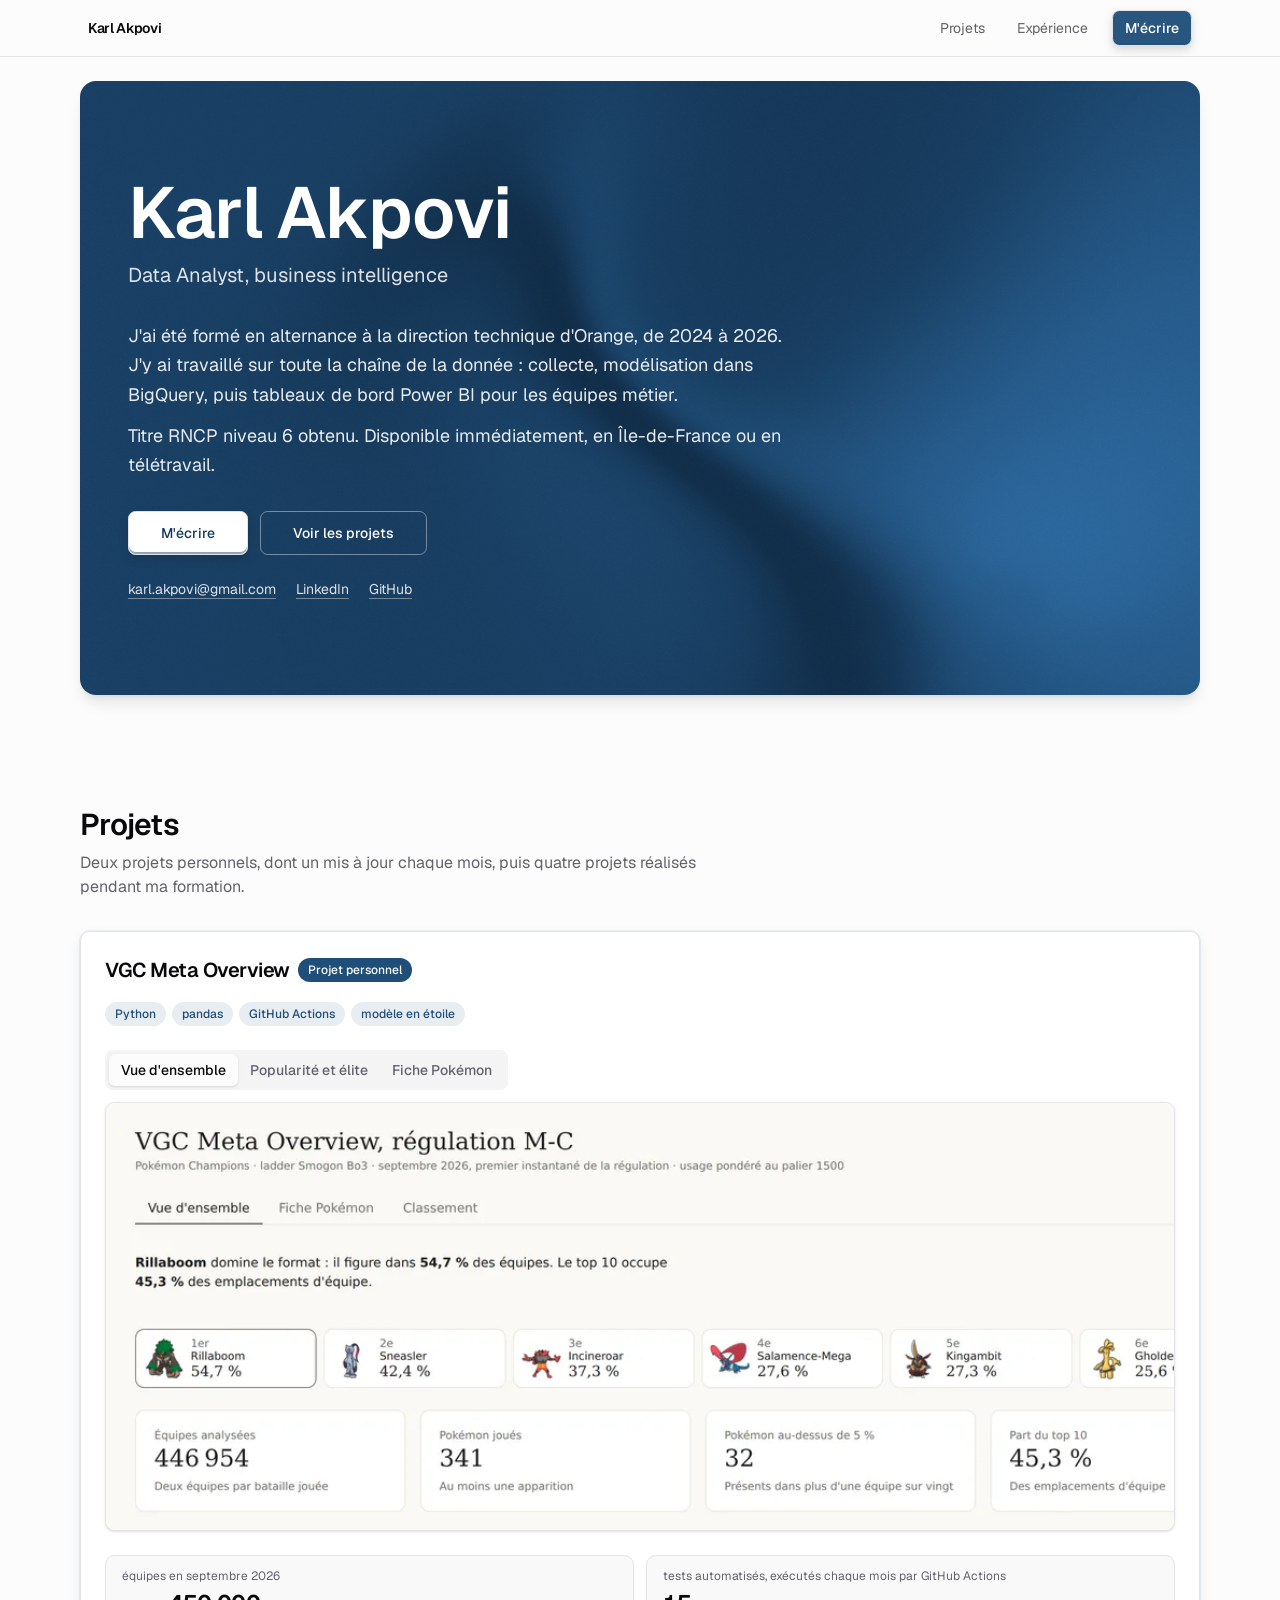
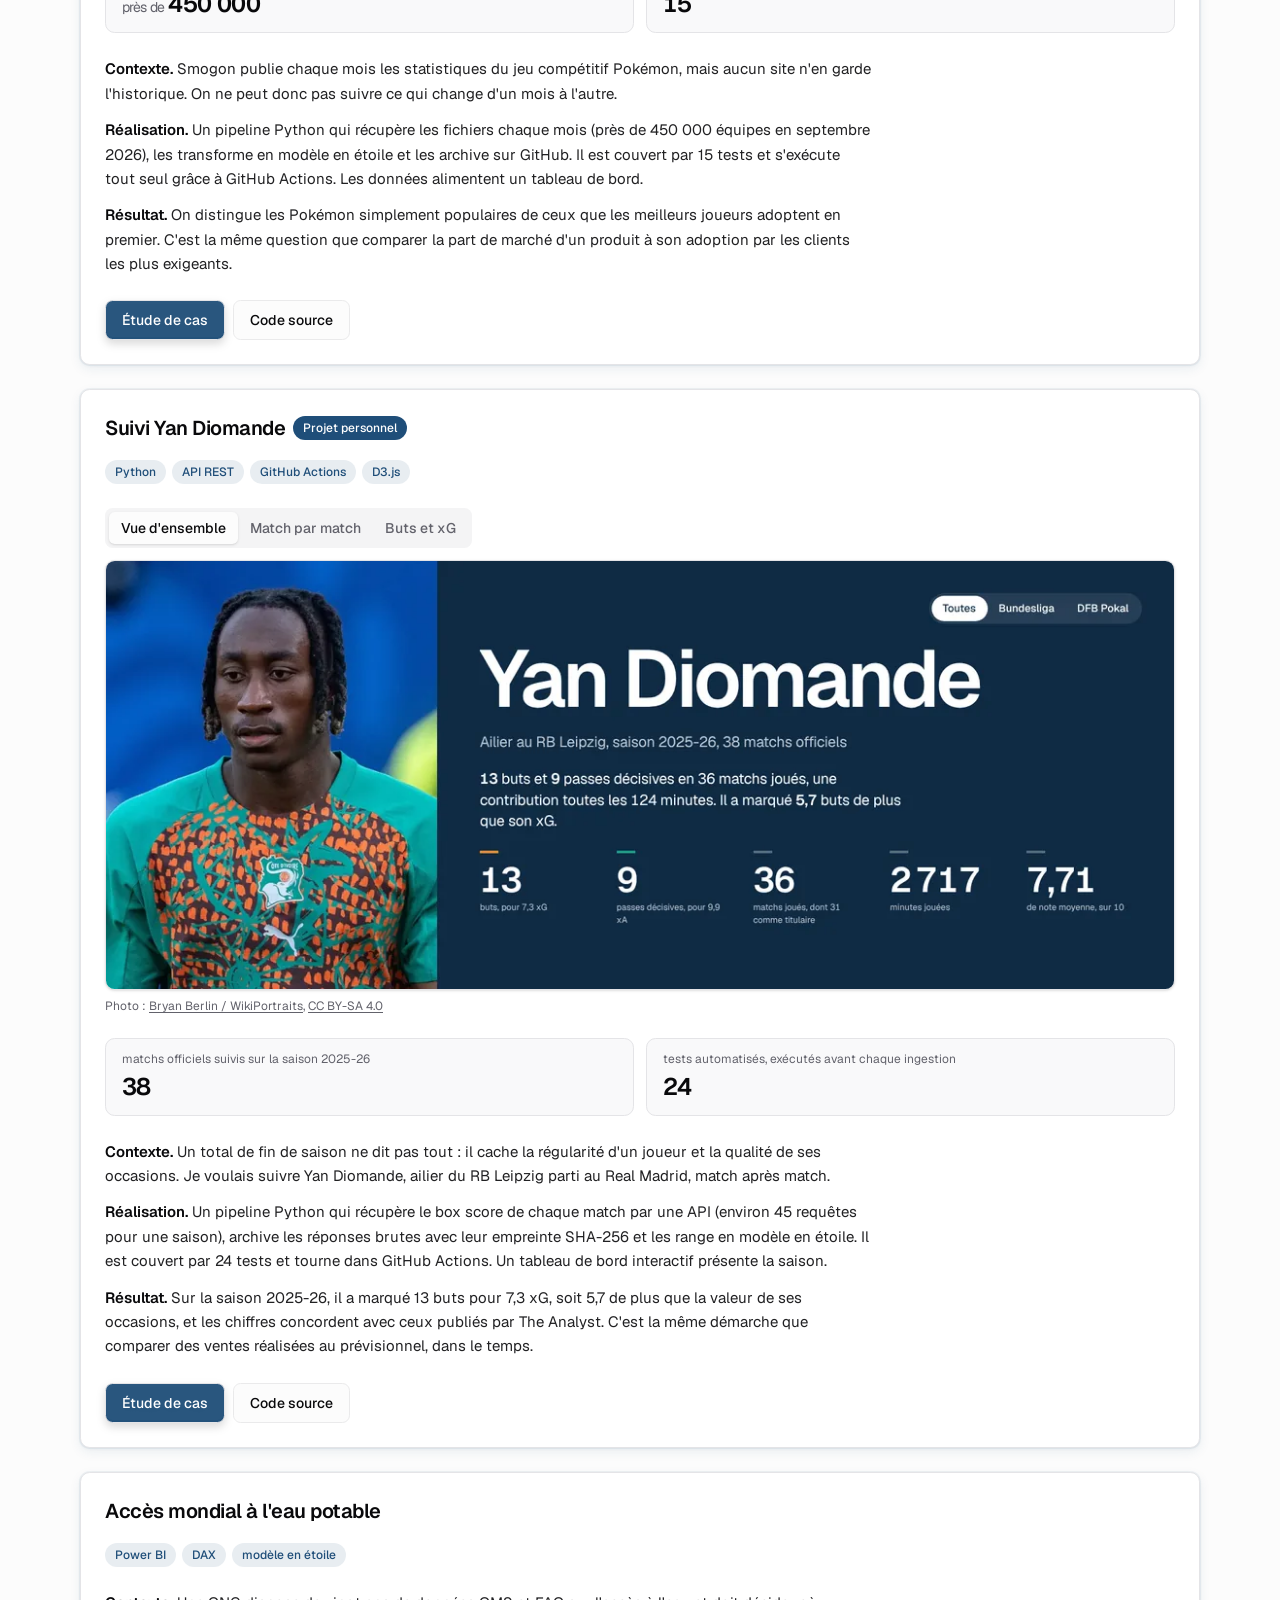
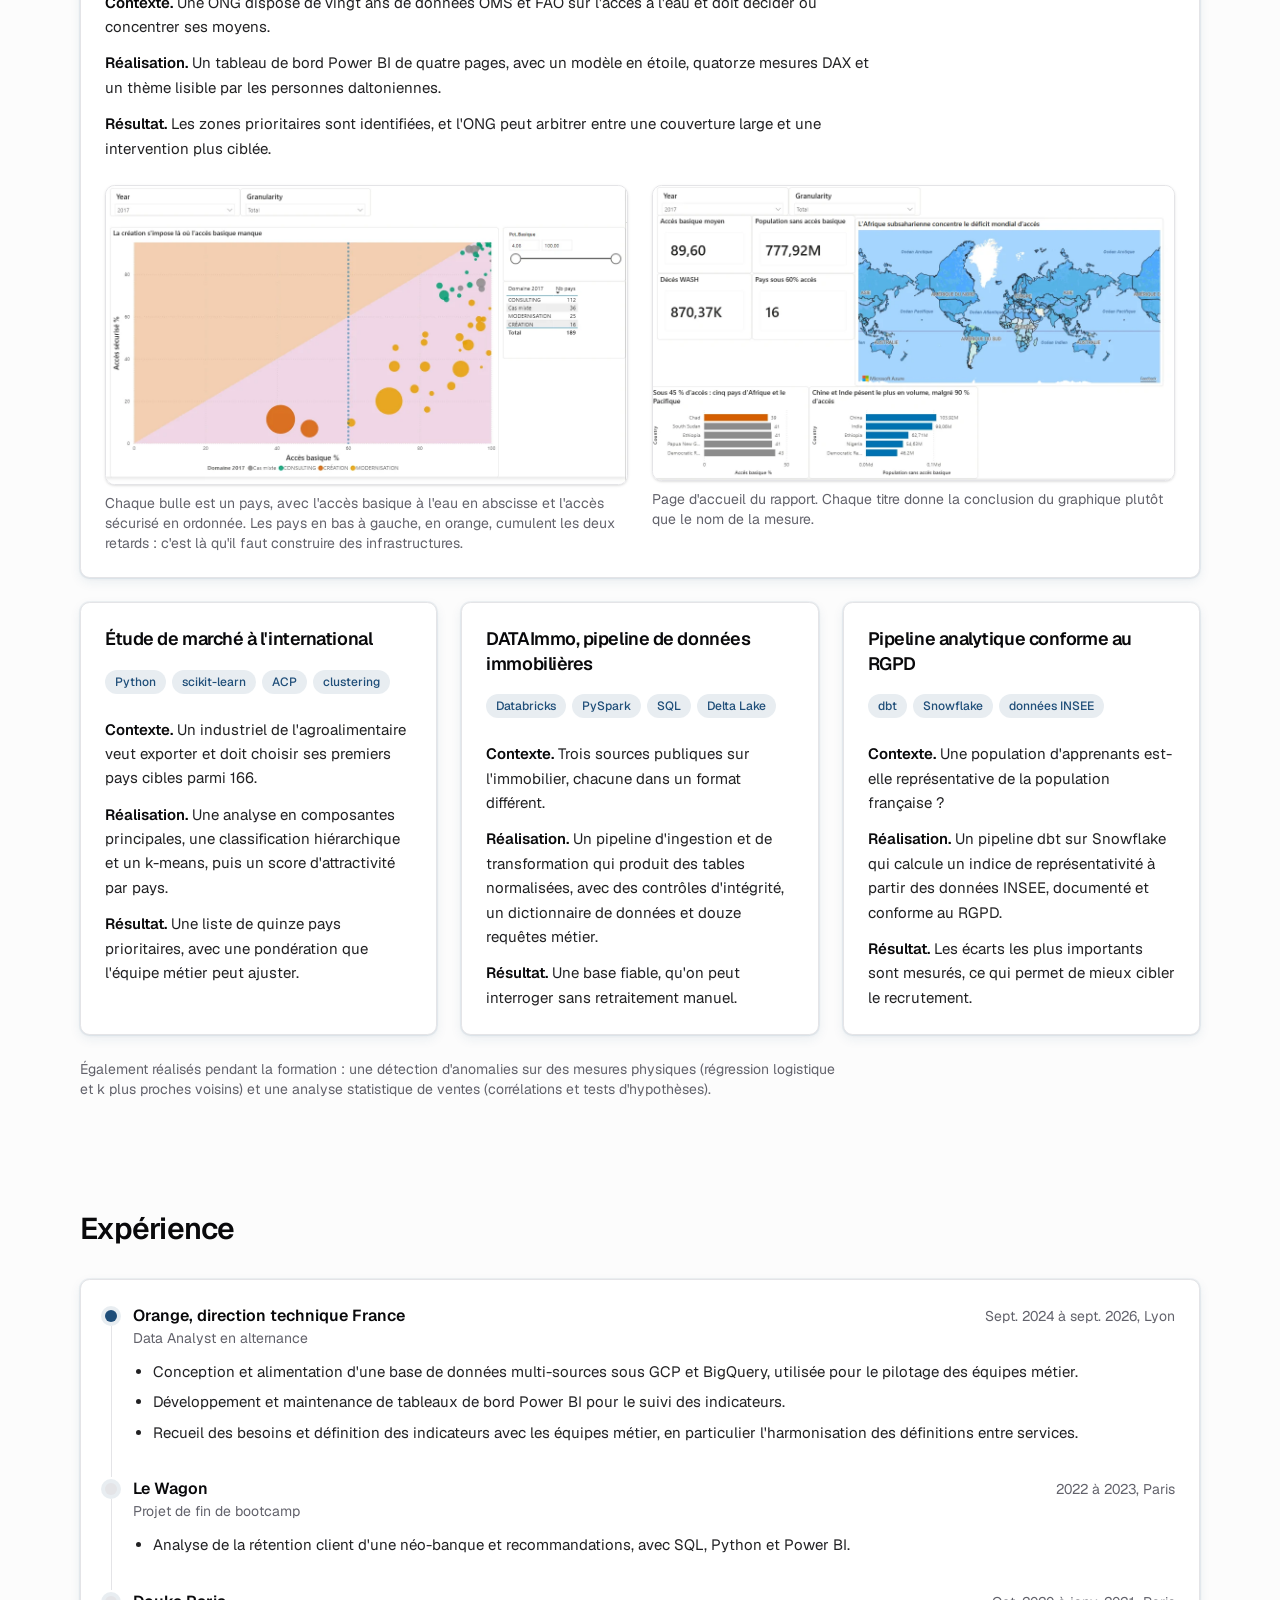
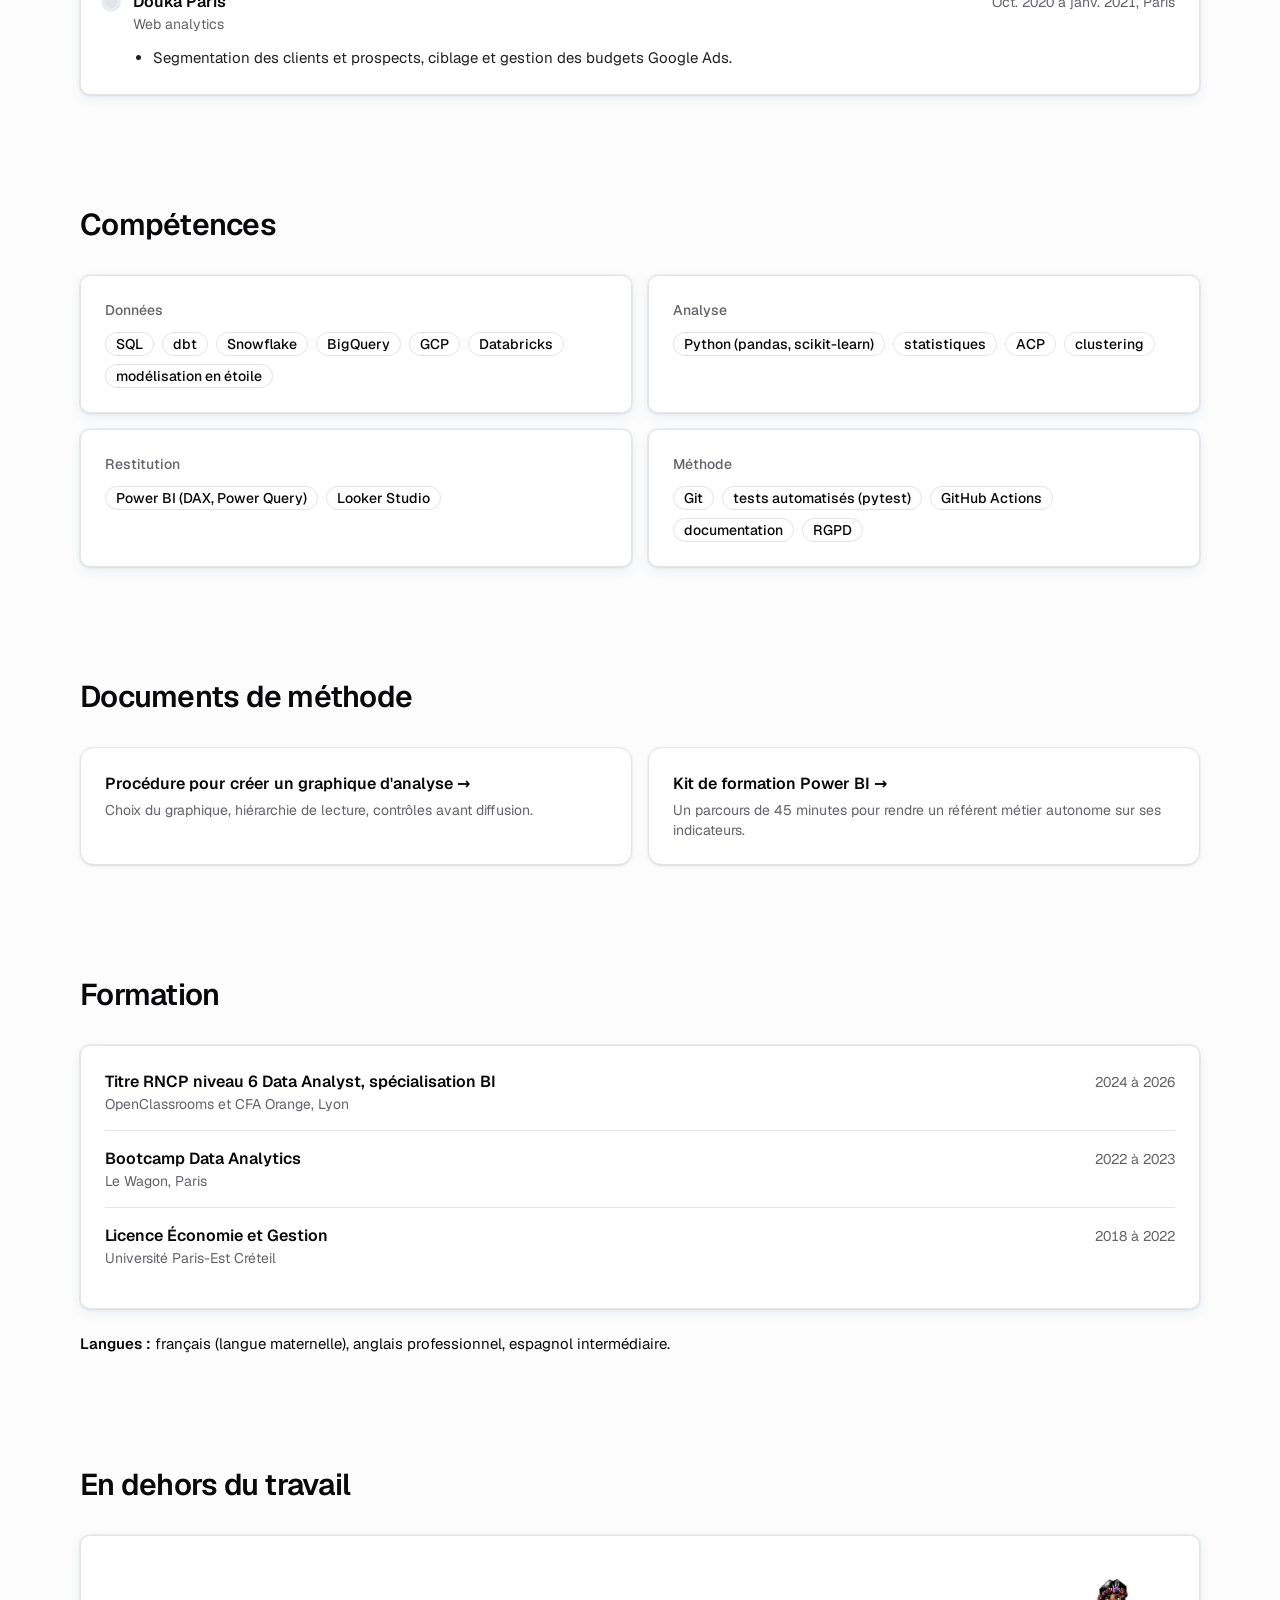
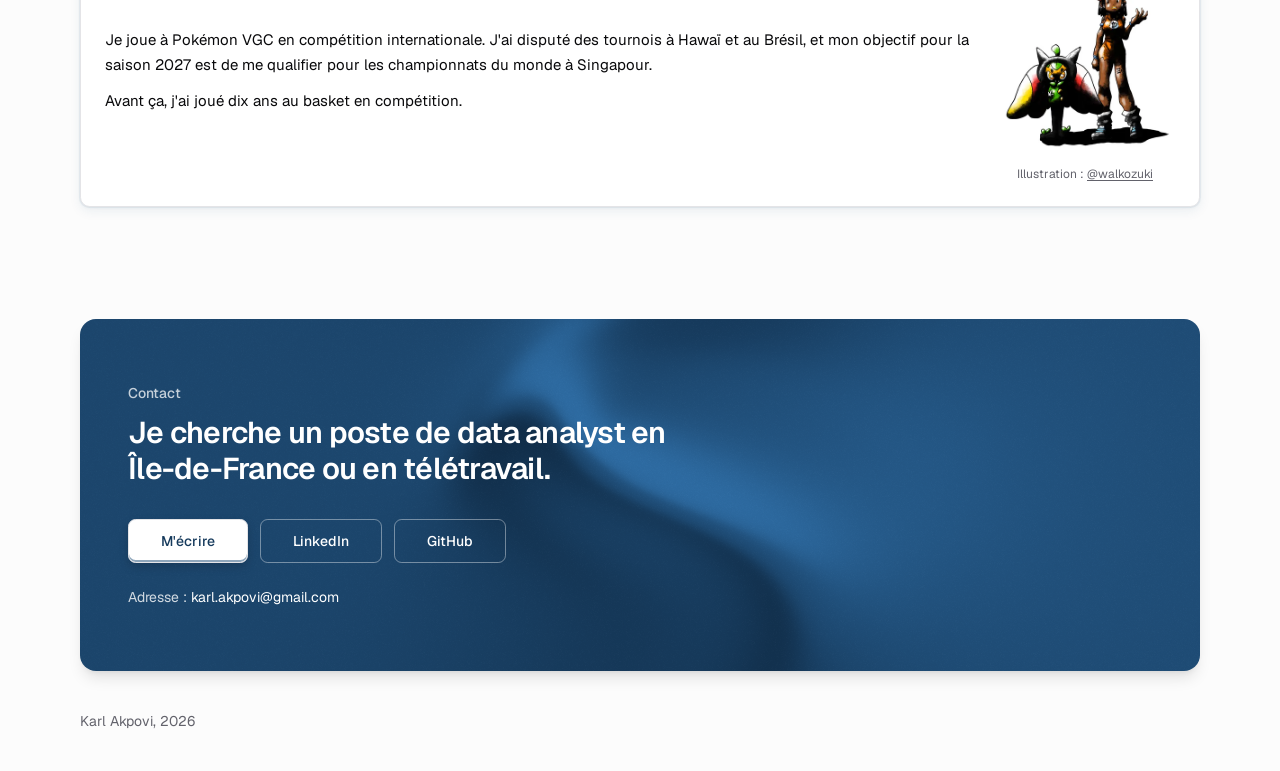
==== commit cece1567: "Projet Suivi Yan Diomande : étude de cas et carte sur l'accueil Nouvelle page diomande.html (pipelin" ====
--- a/index.html
+++ b/index.html
@@ -7,7 +7,7 @@
 <meta name="description" content="Karl Akpovi, data analyst en business intelligence. Power BI, SQL, dbt, BigQuery, Python. Disponible en Île-de-France ou en télétravail.">
 <link rel="preload" href="./assets/geist-latin-wght-normal-BgDaEnEv.woff2" as="font" type="font/woff2" crossorigin>
 <link rel="stylesheet" href="./assets/index-2R3gEWIu.css">
-<script type="module" src="./assets/index-v2-perf.js"></script>
+<script type="module" src="./assets/index-v3.js"></script>
 </head>
 <body>
 <div id="root"></div>
